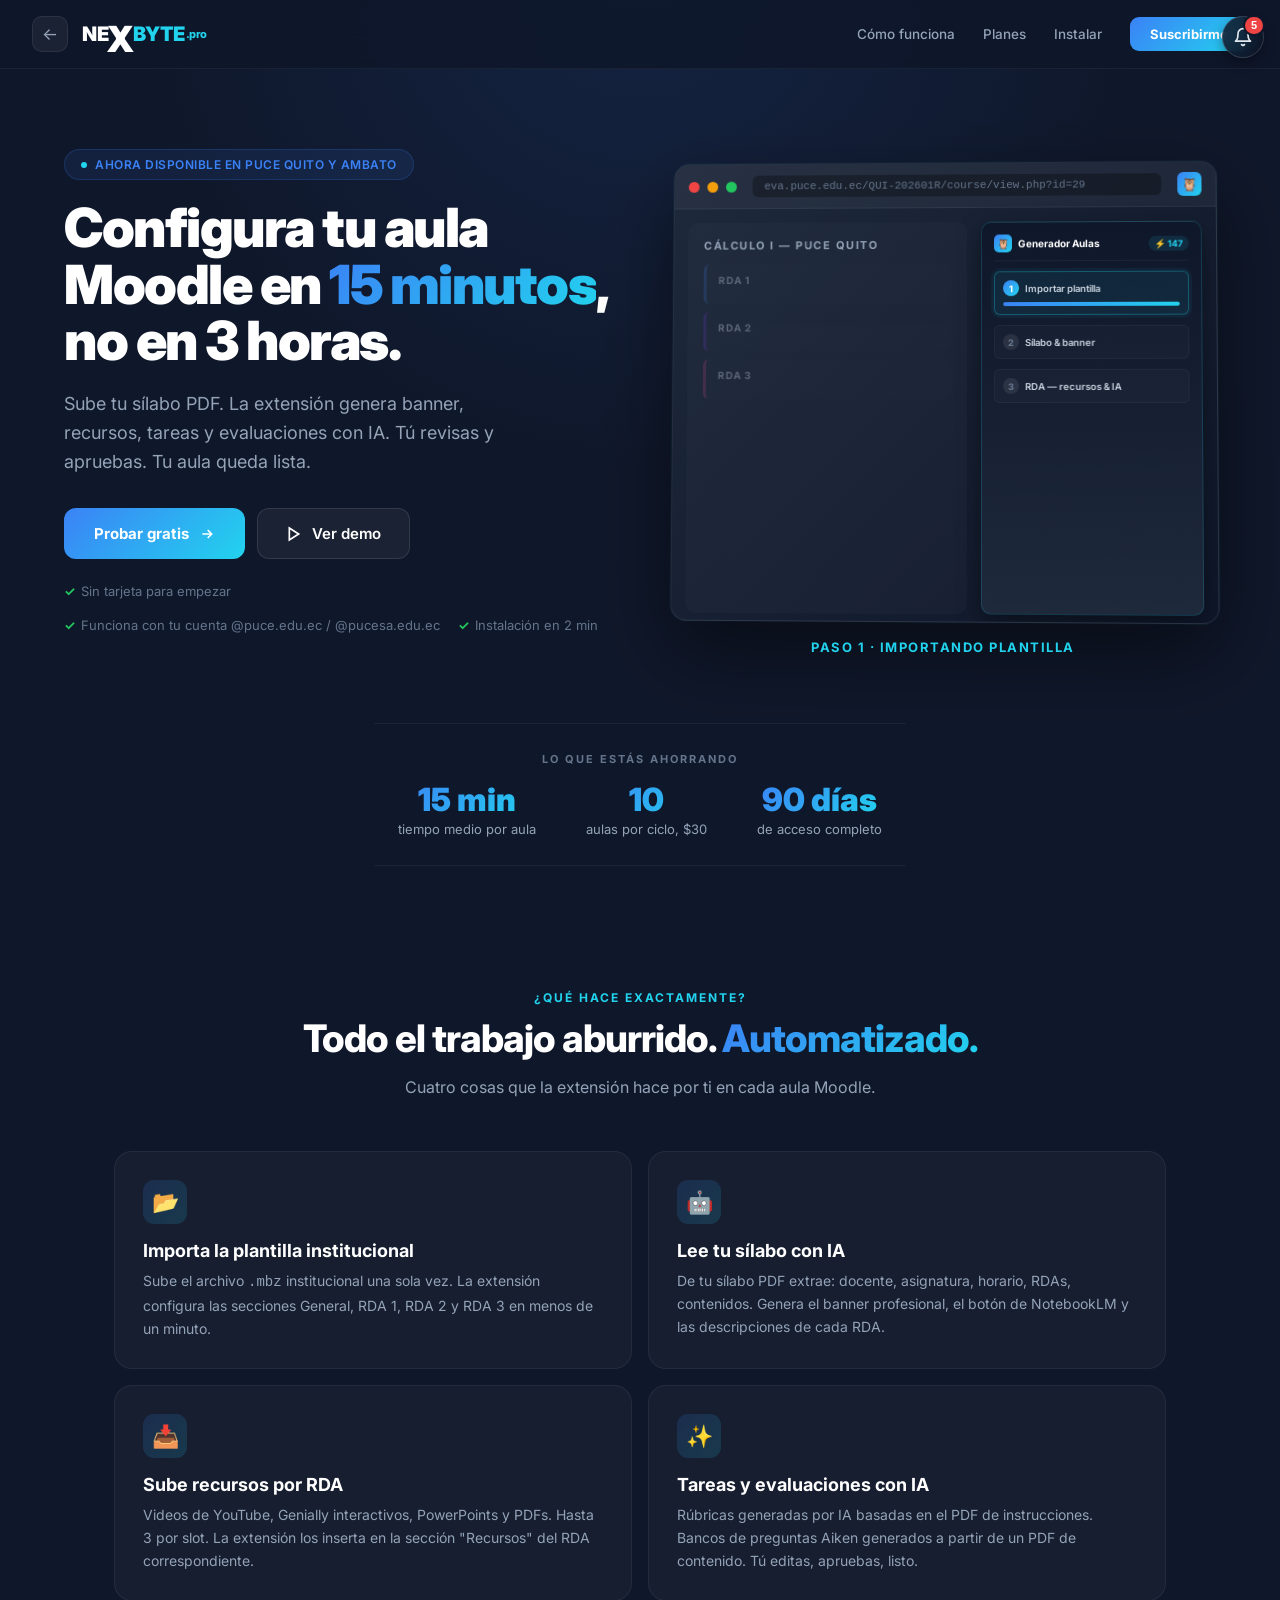
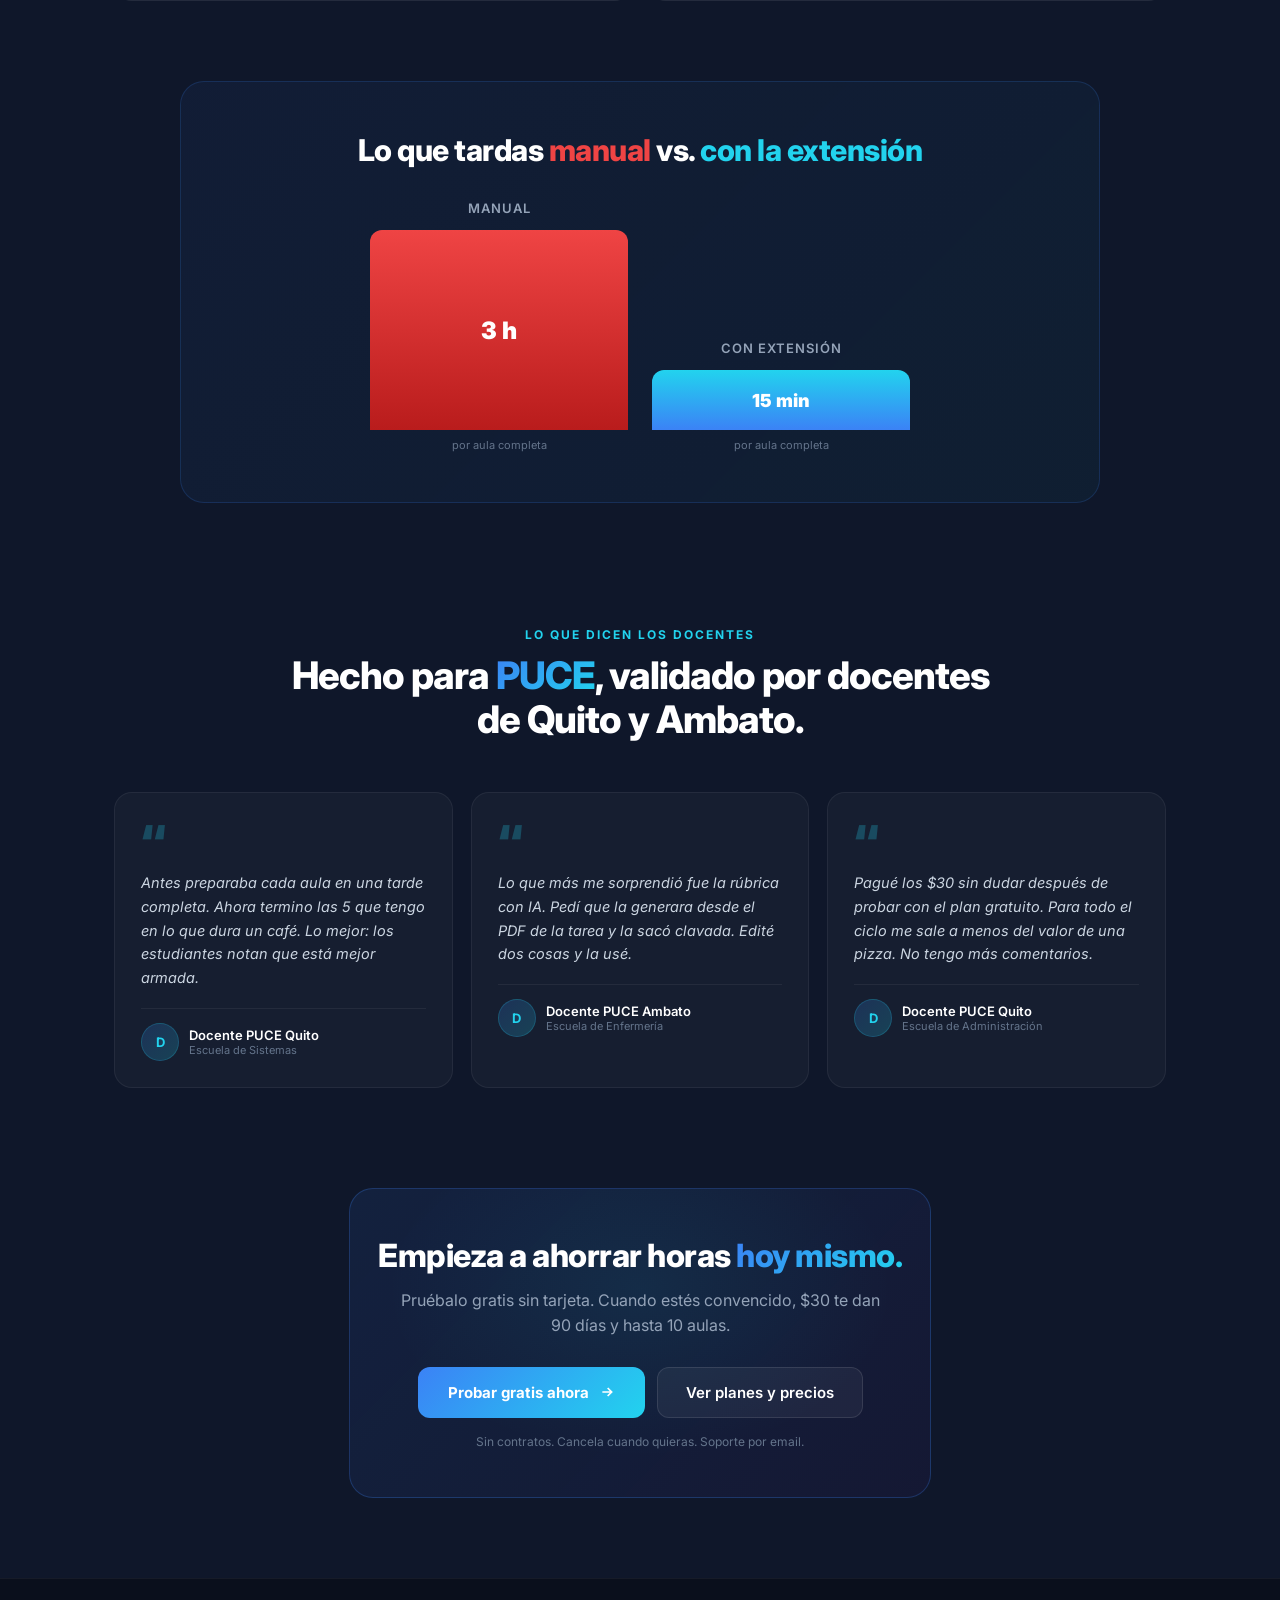
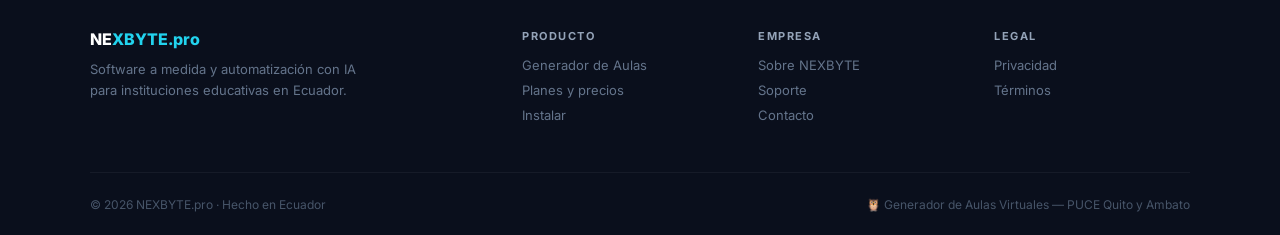
==== aulas-puce/index.html @ bf6ff64b "fix(aulas-puce): usar logo NEXBYTE oficial (X 1.8em + animacion pearl+glow) Igual al logo del index " ====
<!DOCTYPE html>
<html lang="es">
<head>
<meta charset="UTF-8">
<meta name="viewport" content="width=device-width, initial-scale=1.0">
<link rel="icon" type="image/svg+xml" href="/favicon.svg">
<title>Generador de Aulas Virtuales &mdash; PUCE Quito y Ambato | NEXBYTE.pro</title>
<meta name="description" content="Configura tu aula Moodle de PUCE Quito o Ambato en 15 minutos en lugar de 3 horas. Importa tu silabo PDF, aprueba y listo. La extensi&oacute;n Chrome para docentes de PUCE.">

<!-- Open Graph -->
<meta property="og:title" content="Generador de Aulas Virtuales — PUCE Quito y Ambato">
<meta property="og:description" content="Configura tu aula Moodle de PUCE Quito o Ambato en 15 minutos en lugar de 3 horas. Extensión Chrome con IA para docentes.">
<meta property="og:type" content="website">
<meta property="og:url" content="https://nexbyte.pro/aulas-puce/">
<meta property="og:image" content="https://nexbyte.pro/logo-extension.png">

<link rel="preconnect" href="https://fonts.googleapis.com">
<link href="https://fonts.googleapis.com/css2?family=Inter:wght@300;400;500;600;700;800;900&display=swap" rel="stylesheet">

<style>
  * { margin: 0; padding: 0; box-sizing: border-box; }
  html { scroll-behavior: smooth; }
  body {
    font-family: 'Inter', sans-serif;
    color: #E2E8F0;
    background: #0F172A;
    overflow-x: hidden;
    min-height: 100vh;
    display: flex; flex-direction: column;
  }

  /* ===== NAV ===== */
  nav {
    position: sticky; top: 0; z-index: 100;
    padding: 16px 32px;
    display: flex; justify-content: space-between; align-items: center;
    background: rgba(15, 23, 42, 0.85);
    backdrop-filter: blur(20px);
    border-bottom: 1px solid rgba(255,255,255,0.05);
  }
  .nav-left { display: flex; align-items: center; gap: 14px; }
  .back-arrow {
    display: inline-flex; align-items: center; justify-content: center;
    width: 36px; height: 36px; border-radius: 10px;
    background: rgba(255,255,255,0.05); border: 1px solid rgba(255,255,255,0.08);
    color: #94A3B8; text-decoration: none; font-size: 17px;
    transition: all 0.3s;
  }
  .back-arrow:hover { background: rgba(255,255,255,0.1); color: white; border-color: rgba(59,130,246,0.3); }
  .nav-logo { font-size: 20px; font-weight: 900; color: white; text-decoration: none; }
  .nav-links { display: flex; gap: 28px; align-items: center; }
  .nav-links a {
    color: #94A3B8; text-decoration: none; font-size: 13.5px;
    font-weight: 500; transition: color 0.2s;
  }
  .nav-links a:hover { color: white; }
  .nav-cta {
    background: linear-gradient(135deg, #3B82F6, #22D3EE);
    color: white !important; padding: 9px 20px; border-radius: 9px;
    font-weight: 700 !important; font-size: 13px !important;
  }
  .nav-cta:hover { box-shadow: 0 6px 20px rgba(59,130,246,0.35); }

  /* ===== HERO ===== */
  .hero {
    padding: 80px 24px 60px;
    max-width: 1200px; margin: 0 auto; width: 100%;
    display: grid; grid-template-columns: 1fr 1fr;
    gap: 60px; align-items: center;
    position: relative;
  }
  .hero::before {
    content: ''; position: absolute; top: -100px; left: 0; right: 0; height: 600px;
    background: radial-gradient(ellipse at top, rgba(59,130,246,0.12) 0%, transparent 60%);
    pointer-events: none; z-index: -1;
  }
  @media (max-width: 960px) {
    .hero { grid-template-columns: 1fr; gap: 40px; padding: 50px 20px 40px; text-align: center; }
  }

  .hero-text .badge {
    display: inline-flex; align-items: center; gap: 8px;
    background: rgba(59,130,246,0.1); border: 1px solid rgba(59,130,246,0.2);
    padding: 7px 16px; border-radius: 50px;
    font-size: 12px; font-weight: 600; color: #3B82F6;
    margin-bottom: 20px; letter-spacing: 0.5px;
  }
  .hero-text .badge .dot {
    width: 6px; height: 6px; background: #22D3EE; border-radius: 50%;
    animation: pulse 2s infinite;
  }
  @keyframes pulse { 0%,100% { opacity: 1; } 50% { opacity: 0.3; } }

  .hero-text h1 {
    font-size: 54px; font-weight: 900; color: white;
    line-height: 1.05; letter-spacing: -1.5px; margin-bottom: 20px;
  }
  .hero-text h1 .gradient {
    background: linear-gradient(135deg, #3B82F6, #22D3EE);
    -webkit-background-clip: text; -webkit-text-fill-color: transparent;
  }
  @media (max-width: 600px) { .hero-text h1 { font-size: 36px; } }

  .hero-text p.subtitle {
    font-size: 18px; color: #94A3B8; line-height: 1.6;
    margin-bottom: 32px; max-width: 480px;
  }
  @media (max-width: 960px) { .hero-text p.subtitle { margin-left: auto; margin-right: auto; } }

  .hero-cta-row { display: flex; gap: 12px; flex-wrap: wrap; margin-bottom: 24px; }
  @media (max-width: 960px) { .hero-cta-row { justify-content: center; } }

  .btn-primary {
    display: inline-flex; align-items: center; gap: 10px;
    background: linear-gradient(135deg, #3B82F6, #22D3EE);
    color: white; padding: 15px 30px; border-radius: 12px;
    font-size: 15px; font-weight: 700; text-decoration: none;
    transition: transform 0.2s, box-shadow 0.2s;
  }
  .btn-primary:hover { transform: translateY(-2px); box-shadow: 0 14px 35px rgba(59,130,246,0.4); }
  .btn-secondary {
    display: inline-flex; align-items: center; gap: 10px;
    background: rgba(255,255,255,0.05); border: 1px solid rgba(255,255,255,0.1);
    color: white; padding: 15px 28px; border-radius: 12px;
    font-size: 15px; font-weight: 600; text-decoration: none;
    transition: all 0.3s;
  }
  .btn-secondary:hover { background: rgba(255,255,255,0.1); border-color: rgba(34,211,238,0.3); }

  .hero-text .trust-row {
    display: flex; gap: 18px; flex-wrap: wrap;
    font-size: 13px; color: #64748B;
  }
  @media (max-width: 960px) { .hero-text .trust-row { justify-content: center; } }
  .hero-text .trust-row .item { display: flex; align-items: center; gap: 6px; }
  .hero-text .trust-row .item .check { color: #22C55E; font-weight: 700; }

  /* =========================================================== */
  /* ===== HERO ANIMATION (la estrella del show) =============== */
  /* =========================================================== */
  .hero-visual {
    position: relative;
    height: 460px;
    perspective: 1200px;
  }
  @media (max-width: 600px) { .hero-visual { height: 380px; } }

  /* Browser frame */
  .browser {
    position: absolute; inset: 0;
    background: linear-gradient(135deg, #1E293B, #0F172A);
    border: 1px solid rgba(255,255,255,0.08);
    border-radius: 16px;
    overflow: hidden;
    box-shadow: 0 30px 80px rgba(0,0,0,0.5), 0 0 0 1px rgba(34,211,238,0.05);
    transform: rotateY(-2deg) rotateX(2deg);
  }
  .browser-bar {
    padding: 10px 14px;
    background: rgba(255,255,255,0.04);
    border-bottom: 1px solid rgba(255,255,255,0.06);
    display: flex; align-items: center; gap: 8px;
  }
  .browser-dot {
    width: 11px; height: 11px; border-radius: 50%;
    background: rgba(255,255,255,0.15);
  }
  .browser-dot.red { background: #EF4444; }
  .browser-dot.yellow { background: #F59E0B; }
  .browser-dot.green { background: #22C55E; }
  .browser-url {
    flex: 1; margin: 0 8px;
    background: rgba(0,0,0,0.3);
    border-radius: 6px;
    padding: 5px 12px;
    font-size: 11px; color: #64748B;
    font-family: 'SF Mono', Menlo, monospace;
  }
  .browser-extension {
    width: 24px; height: 24px; border-radius: 6px;
    background: linear-gradient(135deg, #3B82F6, #22D3EE);
    display: flex; align-items: center; justify-content: center;
    font-size: 13px;
  }

  .browser-content {
    height: calc(100% - 38px);
    padding: 14px;
    display: grid; grid-template-columns: 1fr 220px;
    gap: 14px;
    position: relative;
  }

  /* Moodle background */
  .moodle-mock {
    background: rgba(255,255,255,0.02);
    border-radius: 10px;
    padding: 16px;
    overflow: hidden;
    position: relative;
  }
  .moodle-title {
    font-size: 11px; font-weight: 700; color: #94A3B8;
    text-transform: uppercase; letter-spacing: 1.5px;
    margin-bottom: 12px;
  }
  .moodle-section {
    background: rgba(255,255,255,0.02);
    border-radius: 6px;
    padding: 10px 12px;
    margin-bottom: 8px;
    border-left: 3px solid transparent;
    transition: border-color 0.4s, background 0.4s;
    opacity: 0.35;
  }
  .moodle-section.rda-1 { border-left-color: rgba(59,130,246,0.5); }
  .moodle-section.rda-2 { border-left-color: rgba(124,58,237,0.5); }
  .moodle-section.rda-3 { border-left-color: rgba(236,72,153,0.5); }
  .moodle-section.populated { opacity: 1; background: rgba(34,211,238,0.04); }
  .moodle-section .label {
    font-size: 10px; font-weight: 700; color: #CBD5E1;
    text-transform: uppercase; letter-spacing: 1px;
  }
  .moodle-section .items {
    margin-top: 8px;
    display: flex; flex-direction: column; gap: 4px;
    max-height: 0; overflow: hidden;
    transition: max-height 0.6s ease-out;
  }
  .moodle-section.populated .items { max-height: 100px; }
  .moodle-section .item {
    font-size: 9.5px; color: #64748B;
    padding: 3px 6px; border-radius: 3px;
    background: rgba(255,255,255,0.03);
    display: flex; align-items: center; gap: 5px;
  }
  .moodle-section .item .ico { font-size: 10px; }

  /* Popup de la extensión */
  .popup {
    background: linear-gradient(180deg, #0F172A, #1E293B);
    border: 1px solid rgba(34,211,238,0.18);
    border-radius: 10px;
    padding: 12px;
    display: flex; flex-direction: column;
    box-shadow: 0 8px 24px rgba(0,0,0,0.4);
    position: relative;
    overflow: hidden;
  }
  .popup-header {
    display: flex; align-items: center; gap: 6px;
    padding-bottom: 8px;
    border-bottom: 1px solid rgba(255,255,255,0.05);
  }
  .popup-logo {
    width: 18px; height: 18px; border-radius: 5px;
    background: linear-gradient(135deg, #3B82F6, #22D3EE);
    display: flex; align-items: center; justify-content: center;
    font-size: 10px;
  }
  .popup-title { font-size: 10px; font-weight: 700; color: white; flex: 1; }
  .popup-credits {
    font-size: 9px; color: #22D3EE; font-weight: 700;
    background: rgba(34,211,238,0.1);
    padding: 2px 6px; border-radius: 999px;
  }

  /* Steps inside popup */
  .popup-step {
    margin-top: 10px;
    padding: 8px;
    background: rgba(255,255,255,0.02);
    border-radius: 6px;
    border: 1px solid rgba(255,255,255,0.04);
    transition: all 0.4s;
  }
  .popup-step.active {
    background: rgba(34,211,238,0.08);
    border-color: rgba(34,211,238,0.3);
    box-shadow: 0 0 0 3px rgba(34,211,238,0.05);
  }
  .popup-step.done {
    background: rgba(34,197,94,0.06);
    border-color: rgba(34,197,94,0.25);
  }
  .popup-step-row {
    display: flex; align-items: center; gap: 6px;
    font-size: 9.5px; color: #CBD5E1; font-weight: 600;
  }
  .popup-step-num {
    width: 16px; height: 16px; border-radius: 50%;
    background: rgba(255,255,255,0.08); color: #64748B;
    display: inline-flex; align-items: center; justify-content: center;
    font-size: 9px; font-weight: 800;
    transition: all 0.4s;
  }
  .popup-step.active .popup-step-num {
    background: linear-gradient(135deg, #3B82F6, #22D3EE);
    color: white;
  }
  .popup-step.done .popup-step-num {
    background: #22C55E; color: white;
  }
  .popup-step .label { flex: 1; }
  .popup-step .progress-bar {
    margin-top: 6px;
    height: 4px; border-radius: 999px;
    background: rgba(255,255,255,0.06);
    overflow: hidden;
    display: none;
  }
  .popup-step.active .progress-bar { display: block; }
  .popup-step .progress-fill {
    height: 100%; border-radius: 999px;
    background: linear-gradient(90deg, #3B82F6, #22D3EE);
    width: 0%;
    transition: width 1.4s ease-out;
  }
  .popup-step.active.filling .progress-fill { width: 100%; }

  /* PDF floating in */
  .pdf-card {
    position: absolute;
    top: 38%; right: 12px;
    width: 90px; height: 110px;
    background: linear-gradient(135deg, #DC2626, #991B1B);
    border-radius: 8px;
    box-shadow: 0 14px 32px rgba(220,38,38,0.4);
    display: flex; flex-direction: column;
    align-items: center; justify-content: center;
    color: white;
    transform: translateY(0) rotate(-6deg);
    opacity: 0;
    transition: all 0.6s cubic-bezier(0.34, 1.56, 0.64, 1);
    z-index: 10;
  }
  .pdf-card .pdf-ico { font-size: 24px; margin-bottom: 4px; }
  .pdf-card .pdf-name { font-size: 9px; font-weight: 700; opacity: 0.9; }
  .pdf-card.show { opacity: 1; transform: translateY(-12px) rotate(-3deg); }

  /* Sparks */
  .spark {
    position: absolute;
    width: 6px; height: 6px;
    background: #22D3EE; border-radius: 50%;
    opacity: 0;
    pointer-events: none;
    box-shadow: 0 0 8px #22D3EE, 0 0 16px #22D3EE;
  }
  .spark.s1 { top: 28%; right: 38%; }
  .spark.s2 { top: 48%; right: 32%; }
  .spark.s3 { top: 38%; right: 45%; }
  .spark.s4 { top: 56%; right: 50%; }
  .browser.processing .spark {
    animation: sparkle 1.2s ease-out forwards;
  }
  .browser.processing .spark.s2 { animation-delay: 0.2s; }
  .browser.processing .spark.s3 { animation-delay: 0.4s; }
  .browser.processing .spark.s4 { animation-delay: 0.6s; }
  @keyframes sparkle {
    0% { opacity: 0; transform: scale(0); }
    50% { opacity: 1; transform: scale(1.4); }
    100% { opacity: 0; transform: scale(0) translateY(-30px); }
  }

  /* Done check overlay */
  .done-check {
    position: absolute;
    inset: 0;
    background: radial-gradient(circle at 50% 50%, rgba(34,197,94,0.18), transparent 60%);
    opacity: 0;
    pointer-events: none;
    display: flex; align-items: center; justify-content: center;
    transition: opacity 0.6s;
  }
  .done-check .checkmark {
    width: 80px; height: 80px;
    border-radius: 50%;
    background: linear-gradient(135deg, #22C55E, #10B981);
    color: white;
    font-size: 44px; font-weight: 900;
    display: flex; align-items: center; justify-content: center;
    box-shadow: 0 20px 50px rgba(34,197,94,0.5);
    transform: scale(0);
    transition: transform 0.5s cubic-bezier(0.34, 1.56, 0.64, 1);
  }
  .done-check.show { opacity: 1; }
  .done-check.show .checkmark { transform: scale(1); }

  .step-label {
    position: absolute;
    bottom: -34px; left: 50%;
    transform: translateX(-50%);
    font-size: 13px; color: #22D3EE;
    font-weight: 700;
    letter-spacing: 1.5px; text-transform: uppercase;
    white-space: nowrap;
    opacity: 0;
    transition: opacity 0.3s;
  }
  .step-label.show { opacity: 1; }

  /* ===== SOCIAL PROOF strip ===== */
  .social-proof {
    max-width: 1100px; margin: 30px auto 60px;
    padding: 28px 24px;
    text-align: center;
    border-top: 1px solid rgba(255,255,255,0.05);
    border-bottom: 1px solid rgba(255,255,255,0.05);
  }
  .social-proof .lbl {
    font-size: 11px; font-weight: 700; color: #64748B;
    letter-spacing: 2px; text-transform: uppercase; margin-bottom: 14px;
  }
  .social-proof .stats {
    display: flex; justify-content: center; gap: 50px; flex-wrap: wrap;
  }
  .social-proof .stat .num {
    font-size: 32px; font-weight: 900; color: white;
    background: linear-gradient(135deg, #3B82F6, #22D3EE);
    -webkit-background-clip: text; -webkit-text-fill-color: transparent;
  }
  .social-proof .stat .sub { font-size: 13px; color: #94A3B8; margin-top: 2px; }

  /* ===== FEATURES section ===== */
  .features {
    max-width: 1100px; margin: 0 auto;
    padding: 60px 24px;
  }
  .section-head { text-align: center; margin-bottom: 50px; }
  .section-head .eyebrow {
    display: inline-block;
    font-size: 12px; font-weight: 700; color: #22D3EE;
    letter-spacing: 2px; text-transform: uppercase; margin-bottom: 12px;
  }
  .section-head h2 {
    font-size: 38px; font-weight: 800; color: white;
    letter-spacing: -1px; line-height: 1.15;
    max-width: 720px; margin: 0 auto;
  }
  .section-head h2 .gradient {
    background: linear-gradient(135deg, #3B82F6, #22D3EE);
    -webkit-background-clip: text; -webkit-text-fill-color: transparent;
  }
  .section-head p {
    font-size: 16px; color: #94A3B8;
    max-width: 600px; margin: 14px auto 0;
    line-height: 1.6;
  }
  @media (max-width: 600px) { .section-head h2 { font-size: 28px; } }

  .features-grid {
    display: grid; grid-template-columns: repeat(2, 1fr);
    gap: 16px;
  }
  @media (max-width: 720px) { .features-grid { grid-template-columns: 1fr; } }

  .feature-card {
    background: rgba(255,255,255,0.03);
    border: 1px solid rgba(255,255,255,0.06);
    border-radius: 18px;
    padding: 28px;
    transition: all 0.3s;
    position: relative;
    overflow: hidden;
  }
  .feature-card:hover {
    border-color: rgba(34,211,238,0.3);
    transform: translateY(-3px);
  }
  .feature-card::after {
    content: ''; position: absolute; top: 0; left: 0; right: 0; height: 2px;
    background: linear-gradient(90deg, transparent, #3B82F6, #22D3EE, transparent);
    opacity: 0; transition: opacity 0.3s;
  }
  .feature-card:hover::after { opacity: 1; }
  .feature-icon {
    width: 44px; height: 44px; border-radius: 11px;
    background: linear-gradient(135deg, rgba(59,130,246,0.15), rgba(34,211,238,0.15));
    display: flex; align-items: center; justify-content: center;
    font-size: 22px; margin-bottom: 16px;
  }
  .feature-card h3 { font-size: 18px; font-weight: 700; color: white; margin-bottom: 8px; }
  .feature-card p { font-size: 14px; color: #94A3B8; line-height: 1.65; }

  /* ===== TIME COMPARISON ===== */
  .time-comparison {
    max-width: 920px; margin: 80px auto 0;
    padding: 50px 28px;
    background: linear-gradient(135deg, rgba(59,130,246,0.06), rgba(34,211,238,0.04));
    border: 1px solid rgba(59,130,246,0.18);
    border-radius: 24px;
    text-align: center;
  }
  .time-comparison h2 {
    font-size: 30px; font-weight: 800; color: white;
    margin-bottom: 32px; letter-spacing: -0.5px;
  }
  @media (max-width: 600px) { .time-comparison h2 { font-size: 22px; } }

  .time-bars {
    display: grid; grid-template-columns: 1fr 1fr;
    gap: 24px; align-items: end;
    max-width: 540px; margin: 0 auto;
  }
  .time-bar { text-align: center; }
  .time-bar .label {
    font-size: 13px; font-weight: 600; color: #94A3B8;
    margin-bottom: 14px; text-transform: uppercase; letter-spacing: 1px;
  }
  .time-bar .bar {
    width: 100%; border-radius: 12px 12px 0 0;
    display: flex; align-items: center; justify-content: center;
    color: white; font-weight: 900;
    transition: height 1s ease-out;
  }
  .time-bar.manual .bar {
    height: 200px;
    background: linear-gradient(180deg, #EF4444, #B91C1C);
    font-size: 24px;
  }
  .time-bar.ai .bar {
    height: 60px;
    background: linear-gradient(180deg, #22D3EE, #3B82F6);
    font-size: 18px;
  }
  .time-bar .sub { font-size: 11px; color: #64748B; margin-top: 8px; }

  /* ===== TESTIMONIALS ===== */
  .testimonials {
    max-width: 1100px; margin: 0 auto;
    padding: 60px 24px 40px;
  }
  .testimonials-grid {
    display: grid; grid-template-columns: repeat(3, 1fr);
    gap: 18px;
  }
  @media (max-width: 900px) { .testimonials-grid { grid-template-columns: 1fr; } }

  .testimonial-card {
    background: rgba(255,255,255,0.03);
    border: 1px solid rgba(255,255,255,0.06);
    border-radius: 18px;
    padding: 26px;
    position: relative;
  }
  .testimonial-card .quote-mark {
    font-size: 48px; line-height: 1;
    color: rgba(34,211,238,0.25); font-weight: 900;
    margin-bottom: 4px;
  }
  .testimonial-card p {
    font-size: 14.5px; color: #CBD5E1;
    line-height: 1.65; margin-bottom: 18px;
    font-style: italic;
  }
  .testimonial-card .author {
    display: flex; align-items: center; gap: 10px;
    padding-top: 14px;
    border-top: 1px solid rgba(255,255,255,0.06);
  }
  .testimonial-card .avatar-placeholder {
    width: 38px; height: 38px; border-radius: 50%;
    background: linear-gradient(135deg, rgba(59,130,246,0.2), rgba(34,211,238,0.2));
    border: 1px solid rgba(34,211,238,0.2);
    display: flex; align-items: center; justify-content: center;
    color: #22D3EE; font-weight: 700; font-size: 13px;
  }
  .testimonial-card .author .name {
    font-size: 13px; color: white; font-weight: 600;
  }
  .testimonial-card .author .role {
    font-size: 11px; color: #64748B;
  }

  /* ===== CTA FINAL ===== */
  .final-cta {
    max-width: 800px; margin: 60px auto 80px;
    padding: 48px 28px;
    background: linear-gradient(135deg, rgba(59,130,246,0.1), rgba(124,58,237,0.05));
    border: 1px solid rgba(59,130,246,0.25);
    border-radius: 24px;
    text-align: center;
    position: relative;
    overflow: hidden;
  }
  .final-cta::before {
    content: ''; position: absolute;
    top: -100px; left: 50%; transform: translateX(-50%);
    width: 600px; height: 400px;
    background: radial-gradient(ellipse, rgba(34,211,238,0.08), transparent 60%);
    pointer-events: none;
  }
  .final-cta h2 {
    font-size: 32px; font-weight: 800; color: white;
    line-height: 1.2; margin-bottom: 12px; letter-spacing: -0.5px;
    position: relative;
  }
  @media (max-width: 600px) { .final-cta h2 { font-size: 24px; } }
  .final-cta p {
    font-size: 16px; color: #94A3B8;
    margin-bottom: 28px; max-width: 480px; margin-left: auto; margin-right: auto;
    line-height: 1.6;
    position: relative;
  }
  .final-cta .ctas { position: relative; display: inline-flex; gap: 12px; flex-wrap: wrap; justify-content: center; }
  .final-cta .small-print {
    margin-top: 16px; font-size: 12px; color: #64748B;
    position: relative;
  }

  /* ===== FOOTER ===== */
  footer {
    background: #0a0f1c;
    padding: 50px 24px 24px;
    border-top: 1px solid rgba(255,255,255,0.05);
  }
  .footer-grid {
    max-width: 1100px; margin: 0 auto;
    display: grid; grid-template-columns: 2fr 1fr 1fr 1fr;
    gap: 40px;
    margin-bottom: 40px;
  }
  @media (max-width: 720px) { .footer-grid { grid-template-columns: 1fr 1fr; gap: 28px; } }
  .footer-brand h4 {
    font-size: 16px; font-weight: 800; color: white;
    margin-bottom: 10px;
  }
  .footer-brand p {
    font-size: 13px; color: #64748B; line-height: 1.6;
    max-width: 280px;
  }
  .footer-col h5 {
    font-size: 11px; font-weight: 700; color: #94A3B8;
    letter-spacing: 1.5px; text-transform: uppercase;
    margin-bottom: 14px;
  }
  .footer-col a {
    display: block;
    color: #64748B; text-decoration: none; font-size: 13px;
    margin-bottom: 9px; transition: color 0.2s;
  }
  .footer-col a:hover { color: #22D3EE; }
  .footer-bottom {
    max-width: 1100px; margin: 0 auto;
    padding-top: 24px;
    border-top: 1px solid rgba(255,255,255,0.05);
    display: flex; justify-content: space-between; align-items: center;
    flex-wrap: wrap; gap: 10px;
    font-size: 12px; color: #475569;
  }

  /* ===== Logo v4 NEXBYTE.pro — X palpitante (oficial) ===== */
  @keyframes nbPearlHtml { 0%,100% {color:#FFFFFF;} 20% {color:#E0F7FA;} 40% {color:#FFFFFF;} 60% {color:#F3E8FF;} 80% {color:#FFF5E1;} }
  @keyframes nbGlowHtml  { 0%,100% {text-shadow:0 0 2px rgba(255,255,255,0.3);} 50% {text-shadow:0 0 10px rgba(255,255,255,0.7),0 0 20px rgba(224,247,250,0.35);} }
  .nx-brand { display: inline-flex; align-items: center; line-height: 1; letter-spacing: -0.5px; }
  .nx-brand .nx-x    { color: #FFFFFF; font-size: 1.8em; line-height: 1; margin: 0 -1px; display: inline-block; transform: translateY(0.15em); animation: nbPearlHtml 4s ease-in-out infinite, nbGlowHtml 4s ease-in-out infinite; }
  .nx-brand .nx-byte { color: #22D3EE; }
  .nx-brand .nx-pro  { color: #22D3EE; font-size: 0.55em; font-weight: 800; margin-left: 1px; }

  /* Mobile nav */
  @media (max-width: 760px) {
    nav { padding: 14px 18px; }
    .nav-links { display: none; }
    .nav-links .nav-cta { display: inline-flex; }
    .nav-links { display: flex; gap: 12px; }
    .nav-links a:not(.nav-cta) { display: none; }
  }
</style>
</head>
<body>

<!-- NAV -->
<nav>
  <div class="nav-left">
    <a href="/" class="back-arrow" title="Volver al inicio NEXBYTE">&larr;</a>
    <a href="/" class="nav-logo nx-brand">NE<span class="nx-x">X</span><span class="nx-byte">BYTE</span><span class="nx-pro">.pro</span></a>
  </div>
  <div class="nav-links">
    <a href="#como-funciona">C&oacute;mo funciona</a>
    <a href="https://puce.nexbyte.pro/planes">Planes</a>
    <a href="/instalar-puce/">Instalar</a>
    <a href="https://puce.nexbyte.pro/planes" class="nav-cta">Suscribirme</a>
  </div>
</nav>

<!-- ============================================ -->
<!-- HERO con animación CSS+JS                    -->
<!-- ============================================ -->
<section class="hero">
  <div class="hero-text">
    <div class="badge"><span class="dot"></span> AHORA DISPONIBLE EN PUCE QUITO Y AMBATO</div>
    <h1>Configura tu aula Moodle en <span class="gradient">15 minutos</span>, no en 3 horas.</h1>
    <p class="subtitle">
      Sube tu s&iacute;labo PDF. La extensi&oacute;n genera banner, recursos, tareas y evaluaciones con IA.
      T&uacute; revisas y apruebas. Tu aula queda lista.
    </p>
    <div class="hero-cta-row">
      <a href="/instalar-puce/" class="btn-primary">
        Probar gratis
        <svg width="16" height="16" viewBox="0 0 24 24" fill="none" stroke="currentColor" stroke-width="2.5"><path d="M5 12h14M13 6l6 6-6 6"/></svg>
      </a>
      <a href="#como-funciona" class="btn-secondary">
        <svg width="16" height="16" viewBox="0 0 24 24" fill="none" stroke="currentColor" stroke-width="2.5"><polygon points="5 3 19 12 5 21 5 3"/></svg>
        Ver demo
      </a>
    </div>
    <div class="trust-row">
      <span class="item"><span class="check">&#10003;</span> Sin tarjeta para empezar</span>
      <span class="item"><span class="check">&#10003;</span> Funciona con tu cuenta @puce.edu.ec / @pucesa.edu.ec</span>
      <span class="item"><span class="check">&#10003;</span> Instalaci&oacute;n en 2 min</span>
    </div>
  </div>

  <!-- ANIMACIÓN -->
  <div class="hero-visual" id="hero-anim">
    <div class="browser" id="browser">
      <div class="browser-bar">
        <span class="browser-dot red"></span>
        <span class="browser-dot yellow"></span>
        <span class="browser-dot green"></span>
        <span class="browser-url">eva.puce.edu.ec/QUI-202601R/course/view.php?id=29</span>
        <span class="browser-extension">&#129417;</span>
      </div>

      <div class="browser-content">
        <!-- Moodle simulado -->
        <div class="moodle-mock">
          <div class="moodle-title">C&aacute;lculo I &mdash; PUCE Quito</div>

          <div class="moodle-section rda-1" id="mdl-1">
            <div class="label">RDA 1</div>
            <div class="items">
              <div class="item"><span class="ico">&#127909;</span> Video YouTube</div>
              <div class="item"><span class="ico">&#128194;</span> PPT &mdash; Tema 1.1</div>
              <div class="item"><span class="ico">&#128209;</span> Tarea con r&uacute;brica IA</div>
            </div>
          </div>

          <div class="moodle-section rda-2" id="mdl-2">
            <div class="label">RDA 2</div>
            <div class="items">
              <div class="item"><span class="ico">&#127909;</span> Video YouTube</div>
              <div class="item"><span class="ico">&#128194;</span> PPT &mdash; Tema 2.1</div>
              <div class="item"><span class="ico">&#128221;</span> Evaluaci&oacute;n IA</div>
            </div>
          </div>

          <div class="moodle-section rda-3" id="mdl-3">
            <div class="label">RDA 3</div>
            <div class="items">
              <div class="item"><span class="ico">&#128218;</span> Genially</div>
              <div class="item"><span class="ico">&#128194;</span> PPT &mdash; Tema 3.1</div>
              <div class="item"><span class="ico">&#128172;</span> Foro de discusi&oacute;n</div>
            </div>
          </div>

          <!-- Sparks -->
          <span class="spark s1"></span>
          <span class="spark s2"></span>
          <span class="spark s3"></span>
          <span class="spark s4"></span>
        </div>

        <!-- PDF flotando -->
        <div class="pdf-card" id="pdf">
          <div class="pdf-ico">&#128196;</div>
          <div class="pdf-name">silabo.pdf</div>
        </div>

        <!-- Popup -->
        <div class="popup">
          <div class="popup-header">
            <span class="popup-logo">&#129417;</span>
            <span class="popup-title">Generador Aulas</span>
            <span class="popup-credits">&#9889; 147</span>
          </div>

          <div class="popup-step" id="step-1">
            <div class="popup-step-row">
              <span class="popup-step-num">1</span>
              <span class="label">Importar plantilla</span>
            </div>
            <div class="progress-bar"><div class="progress-fill"></div></div>
          </div>

          <div class="popup-step" id="step-2">
            <div class="popup-step-row">
              <span class="popup-step-num">2</span>
              <span class="label">S&iacute;labo &amp; banner</span>
            </div>
            <div class="progress-bar"><div class="progress-fill"></div></div>
          </div>

          <div class="popup-step" id="step-3">
            <div class="popup-step-row">
              <span class="popup-step-num">3</span>
              <span class="label">RDA &mdash; recursos &amp; IA</span>
            </div>
            <div class="progress-bar"><div class="progress-fill"></div></div>
          </div>
        </div>

        <!-- Done overlay -->
        <div class="done-check" id="done">
          <div class="checkmark">&#10003;</div>
        </div>
      </div>
    </div>

    <div class="step-label" id="lbl">PASO 1 &middot; IMPORTANDO PLANTILLA</div>
  </div>
</section>

<!-- SOCIAL PROOF -->
<section class="social-proof">
  <div class="lbl">Lo que est&aacute;s ahorrando</div>
  <div class="stats">
    <div class="stat">
      <div class="num">15 min</div>
      <div class="sub">tiempo medio por aula</div>
    </div>
    <div class="stat">
      <div class="num">10</div>
      <div class="sub">aulas por ciclo, $30</div>
    </div>
    <div class="stat">
      <div class="num">90 d&iacute;as</div>
      <div class="sub">de acceso completo</div>
    </div>
  </div>
</section>

<!-- ============================================ -->
<!-- FEATURES                                     -->
<!-- ============================================ -->
<section class="features" id="como-funciona">
  <div class="section-head">
    <div class="eyebrow">&iquest;Qu&eacute; hace exactamente?</div>
    <h2>Todo el trabajo aburrido. <span class="gradient">Automatizado.</span></h2>
    <p>Cuatro cosas que la extensi&oacute;n hace por ti en cada aula Moodle.</p>
  </div>

  <div class="features-grid">

    <div class="feature-card">
      <div class="feature-icon">&#128194;</div>
      <h3>Importa la plantilla institucional</h3>
      <p>Sube el archivo <code>.mbz</code> institucional una sola vez. La extensi&oacute;n configura las secciones General, RDA 1, RDA 2 y RDA 3 en menos de un minuto.</p>
    </div>

    <div class="feature-card">
      <div class="feature-icon">&#129302;</div>
      <h3>Lee tu s&iacute;labo con IA</h3>
      <p>De tu s&iacute;labo PDF extrae: docente, asignatura, horario, RDAs, contenidos. Genera el banner profesional, el bot&oacute;n de NotebookLM y las descripciones de cada RDA.</p>
    </div>

    <div class="feature-card">
      <div class="feature-icon">&#128229;</div>
      <h3>Sube recursos por RDA</h3>
      <p>Videos de YouTube, Genially interactivos, PowerPoints y PDFs. Hasta 3 por slot. La extensi&oacute;n los inserta en la secci&oacute;n &quot;Recursos&quot; del RDA correspondiente.</p>
    </div>

    <div class="feature-card">
      <div class="feature-icon">&#10024;</div>
      <h3>Tareas y evaluaciones con IA</h3>
      <p>R&uacute;bricas generadas por IA basadas en el PDF de instrucciones. Bancos de preguntas Aiken generados a partir de un PDF de contenido. T&uacute; editas, apruebas, listo.</p>
    </div>

  </div>

  <!-- Tiempo comparison -->
  <div class="time-comparison">
    <h2>Lo que tardas <span style="color:#EF4444">manual</span> vs. <span style="color:#22D3EE">con la extensi&oacute;n</span></h2>
    <div class="time-bars">
      <div class="time-bar manual">
        <div class="label">Manual</div>
        <div class="bar">3 h</div>
        <div class="sub">por aula completa</div>
      </div>
      <div class="time-bar ai">
        <div class="label">Con extensi&oacute;n</div>
        <div class="bar">15 min</div>
        <div class="sub">por aula completa</div>
      </div>
    </div>
  </div>
</section>

<!-- ============================================ -->
<!-- TESTIMONIALS                                 -->
<!-- ============================================ -->
<section class="testimonials">
  <div class="section-head">
    <div class="eyebrow">Lo que dicen los docentes</div>
    <h2>Hecho para <span class="gradient">PUCE</span>, validado por docentes de Quito y Ambato.</h2>
  </div>

  <div class="testimonials-grid">

    <div class="testimonial-card">
      <div class="quote-mark">&ldquo;</div>
      <p>Antes preparaba cada aula en una tarde completa. Ahora termino las 5 que tengo en lo que dura un caf&eacute;. Lo mejor: los estudiantes notan que est&aacute; mejor armada.</p>
      <div class="author">
        <div class="avatar-placeholder">D</div>
        <div>
          <div class="name">Docente PUCE Quito</div>
          <div class="role">Escuela de Sistemas</div>
        </div>
      </div>
    </div>

    <div class="testimonial-card">
      <div class="quote-mark">&ldquo;</div>
      <p>Lo que m&aacute;s me sorprendi&oacute; fue la r&uacute;brica con IA. Ped&iacute; que la generara desde el PDF de la tarea y la sac&oacute; clavada. Edit&eacute; dos cosas y la us&eacute;.</p>
      <div class="author">
        <div class="avatar-placeholder">D</div>
        <div>
          <div class="name">Docente PUCE Ambato</div>
          <div class="role">Escuela de Enfermer&iacute;a</div>
        </div>
      </div>
    </div>

    <div class="testimonial-card">
      <div class="quote-mark">&ldquo;</div>
      <p>Pagu&eacute; los $30 sin dudar despu&eacute;s de probar con el plan gratuito. Para todo el ciclo me sale a menos del valor de una pizza. No tengo m&aacute;s comentarios.</p>
      <div class="author">
        <div class="avatar-placeholder">D</div>
        <div>
          <div class="name">Docente PUCE Quito</div>
          <div class="role">Escuela de Administraci&oacute;n</div>
        </div>
      </div>
    </div>

  </div>
</section>

<!-- ============================================ -->
<!-- FINAL CTA                                    -->
<!-- ============================================ -->
<section class="final-cta">
  <h2>Empieza a ahorrar horas <span style="background:linear-gradient(135deg,#3B82F6,#22D3EE);-webkit-background-clip:text;-webkit-text-fill-color:transparent;">hoy mismo.</span></h2>
  <p>Pru&eacute;balo gratis sin tarjeta. Cuando est&eacute;s convencido, $30 te dan 90 d&iacute;as y hasta 10 aulas.</p>
  <div class="ctas">
    <a href="/instalar-puce/" class="btn-primary">
      Probar gratis ahora
      <svg width="16" height="16" viewBox="0 0 24 24" fill="none" stroke="currentColor" stroke-width="2.5"><path d="M5 12h14M13 6l6 6-6 6"/></svg>
    </a>
    <a href="https://puce.nexbyte.pro/planes" class="btn-secondary">Ver planes y precios</a>
  </div>
  <div class="small-print">Sin contratos. Cancela cuando quieras. Soporte por email.</div>
</section>

<!-- ============================================ -->
<!-- FOOTER                                       -->
<!-- ============================================ -->
<footer>
  <div class="footer-grid">

    <div class="footer-brand">
      <h4>NE<span style="color:#22D3EE">XBYTE.pro</span></h4>
      <p>Software a medida y automatizaci&oacute;n con IA para instituciones educativas en Ecuador.</p>
    </div>

    <div class="footer-col">
      <h5>Producto</h5>
      <a href="/aulas-puce/">Generador de Aulas</a>
      <a href="https://puce.nexbyte.pro/planes">Planes y precios</a>
      <a href="/instalar-puce/">Instalar</a>
    </div>

    <div class="footer-col">
      <h5>Empresa</h5>
      <a href="/">Sobre NEXBYTE</a>
      <a href="mailto:soporte@nexbyte.pro">Soporte</a>
      <a href="mailto:vargasmadrian@gmail.com">Contacto</a>
    </div>

    <div class="footer-col">
      <h5>Legal</h5>
      <a href="/privacidad-puce/">Privacidad</a>
      <a href="/terminos/">T&eacute;rminos</a>
    </div>

  </div>

  <div class="footer-bottom">
    <div>&copy; 2026 NEXBYTE.pro &middot; Hecho en Ecuador</div>
    <div>&#129417; Generador de Aulas Virtuales &mdash; PUCE Quito y Ambato</div>
  </div>
</footer>

<!-- ============================================ -->
<!-- ANIMACIÓN del hero — JS                      -->
<!-- ============================================ -->
<script>
(function() {
  var browser = document.getElementById('browser');
  var pdf = document.getElementById('pdf');
  var step1 = document.getElementById('step-1');
  var step2 = document.getElementById('step-2');
  var step3 = document.getElementById('step-3');
  var mdl1 = document.getElementById('mdl-1');
  var mdl2 = document.getElementById('mdl-2');
  var mdl3 = document.getElementById('mdl-3');
  var done = document.getElementById('done');
  var lbl = document.getElementById('lbl');

  var steps = [step1, step2, step3];

  function reset() {
    steps.forEach(function(s) { s.classList.remove('active', 'done', 'filling'); });
    [mdl1, mdl2, mdl3].forEach(function(m) { m.classList.remove('populated'); });
    pdf.classList.remove('show');
    browser.classList.remove('processing');
    done.classList.remove('show');
    lbl.classList.remove('show');
  }

  function setLabel(text) {
    lbl.textContent = text;
    lbl.classList.add('show');
  }

  // Step 1: importar plantilla (1.6s)
  function step1Act() {
    setLabel('PASO 1 · IMPORTANDO PLANTILLA');
    step1.classList.add('active');
    setTimeout(function() { step1.classList.add('filling'); }, 60);
    setTimeout(function() {
      step1.classList.add('done');
      step1.classList.remove('active', 'filling');
      step2Act();
    }, 1800);
  }

  // Step 2: subir PDF + procesar sílabo (2.4s)
  function step2Act() {
    setLabel('PASO 2 · LEYENDO SÍLABO PDF');
    step2.classList.add('active');
    pdf.classList.add('show');
    browser.classList.add('processing');
    setTimeout(function() { step2.classList.add('filling'); }, 60);
    setTimeout(function() {
      step2.classList.add('done');
      step2.classList.remove('active', 'filling');
      browser.classList.remove('processing');
      // Empieza a "poblar" RDAs
      mdl1.classList.add('populated');
      step3Act();
    }, 2400);
  }

  // Step 3: poblar RDAs uno por uno (2.4s)
  function step3Act() {
    setLabel('PASO 3 · GENERANDO RECURSOS + IA');
    step3.classList.add('active');
    setTimeout(function() { step3.classList.add('filling'); }, 60);
    setTimeout(function() { mdl2.classList.add('populated'); }, 600);
    setTimeout(function() { mdl3.classList.add('populated'); }, 1300);
    setTimeout(function() {
      step3.classList.add('done');
      step3.classList.remove('active', 'filling');
      finalAct();
    }, 2400);
  }

  // Done: checkmark + label "AULA LISTA"
  function finalAct() {
    setLabel('✓ AULA LISTA EN MOODLE');
    done.classList.add('show');
    pdf.classList.remove('show');
    setTimeout(function() {
      done.classList.remove('show');
      setTimeout(function() {
        reset();
        startLoop();
      }, 600);
    }, 2200);
  }

  function startLoop() {
    setTimeout(step1Act, 400);
  }

  // Respetar prefers-reduced-motion
  var prefersReduced = window.matchMedia && window.matchMedia('(prefers-reduced-motion: reduce)').matches;
  if (prefersReduced) {
    // Estado final estático
    [step1, step2, step3].forEach(function(s) { s.classList.add('done'); });
    [mdl1, mdl2, mdl3].forEach(function(m) { m.classList.add('populated'); });
    setLabel('AULA LISTA EN MOODLE');
  } else {
    startLoop();
  }
})();
</script>
<script defer src="/notifications.js"></script>
</body>
</html>
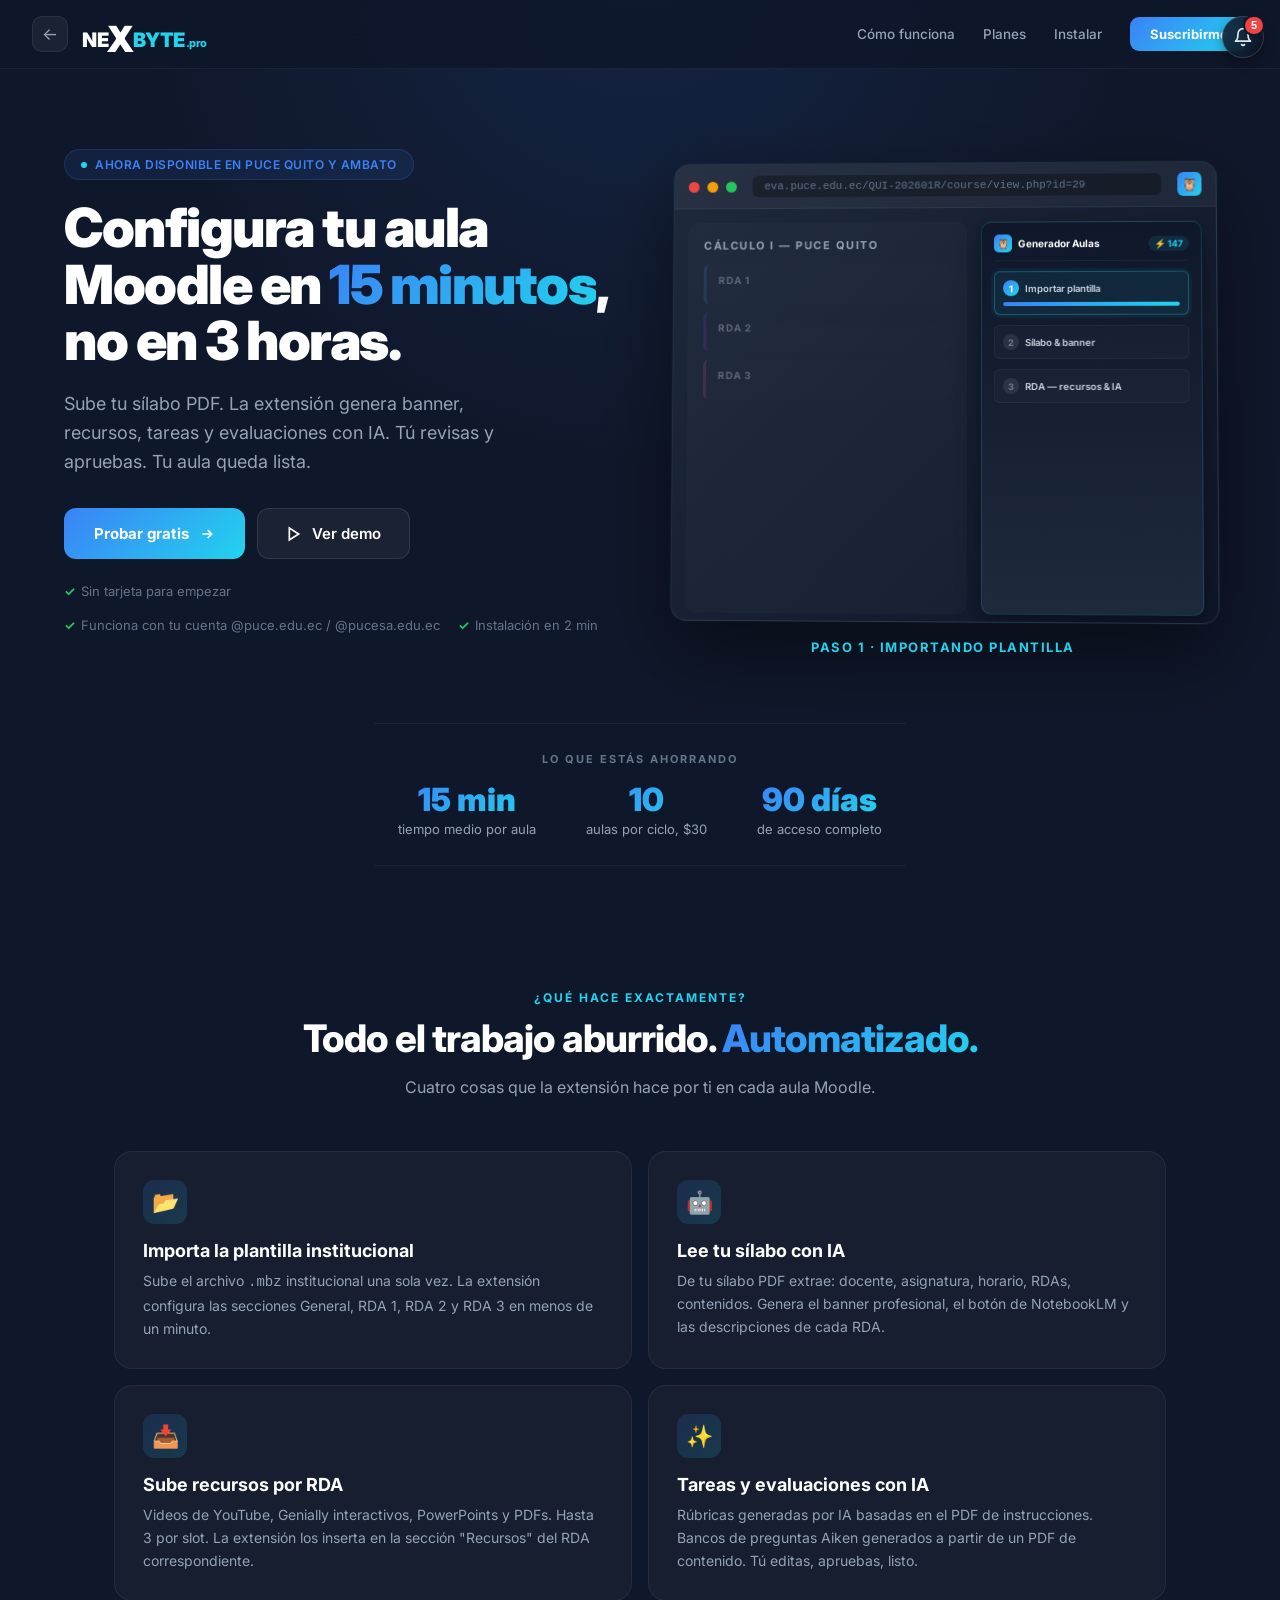
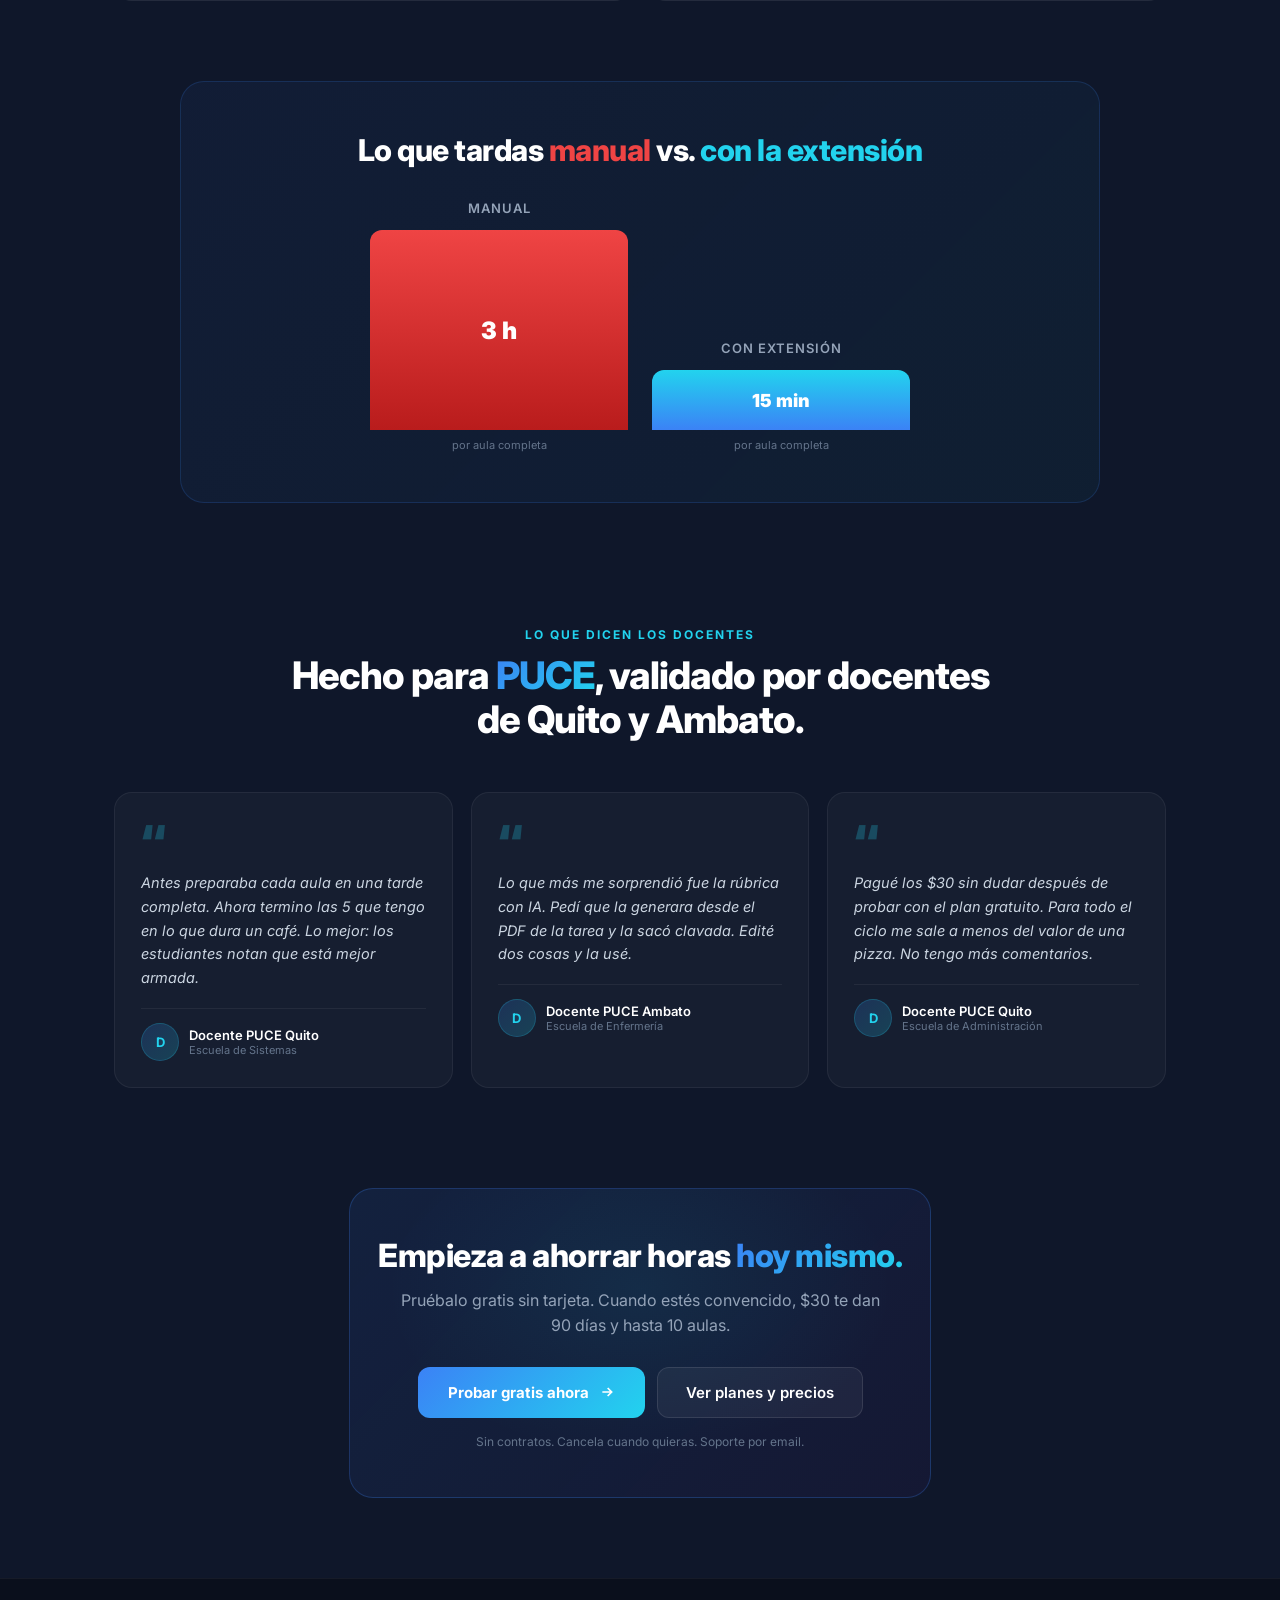
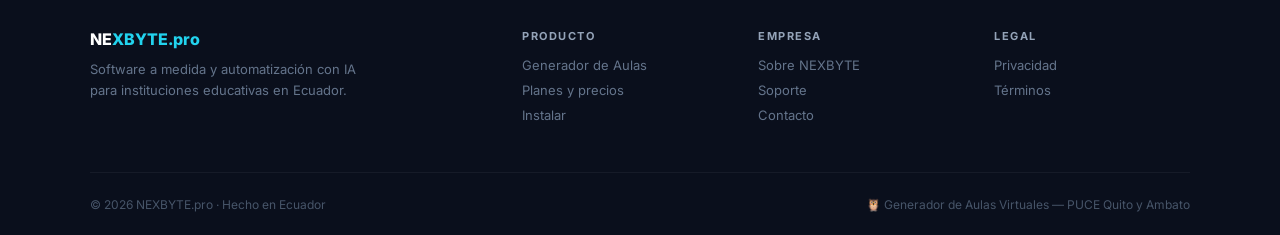
==== commit d98d1715: "fix(logo): X centrada — .nx-brand inline-flex -> inline-block La X del logo se veia desplazada hacia" ====
--- a/aulas-puce/index.html
+++ b/aulas-puce/index.html
@@ -653,7 +653,7 @@
   /* ===== Logo v4 NEXBYTE.pro — X palpitante (oficial) ===== */
   @keyframes nbPearlHtml { 0%,100% {color:#FFFFFF;} 20% {color:#E0F7FA;} 40% {color:#FFFFFF;} 60% {color:#F3E8FF;} 80% {color:#FFF5E1;} }
   @keyframes nbGlowHtml  { 0%,100% {text-shadow:0 0 2px rgba(255,255,255,0.3);} 50% {text-shadow:0 0 10px rgba(255,255,255,0.7),0 0 20px rgba(224,247,250,0.35);} }
-  .nx-brand { display: inline-flex; align-items: center; line-height: 1; letter-spacing: -0.5px; }
+  .nx-brand { display: inline-block; line-height: 1; letter-spacing: -0.5px; }
   .nx-brand .nx-x    { color: #FFFFFF; font-size: 1.8em; line-height: 1; margin: 0 -1px; display: inline-block; transform: translateY(0.15em); animation: nbPearlHtml 4s ease-in-out infinite, nbGlowHtml 4s ease-in-out infinite; }
   .nx-brand .nx-byte { color: #22D3EE; }
   .nx-brand .nx-pro  { color: #22D3EE; font-size: 0.55em; font-weight: 800; margin-left: 1px; }
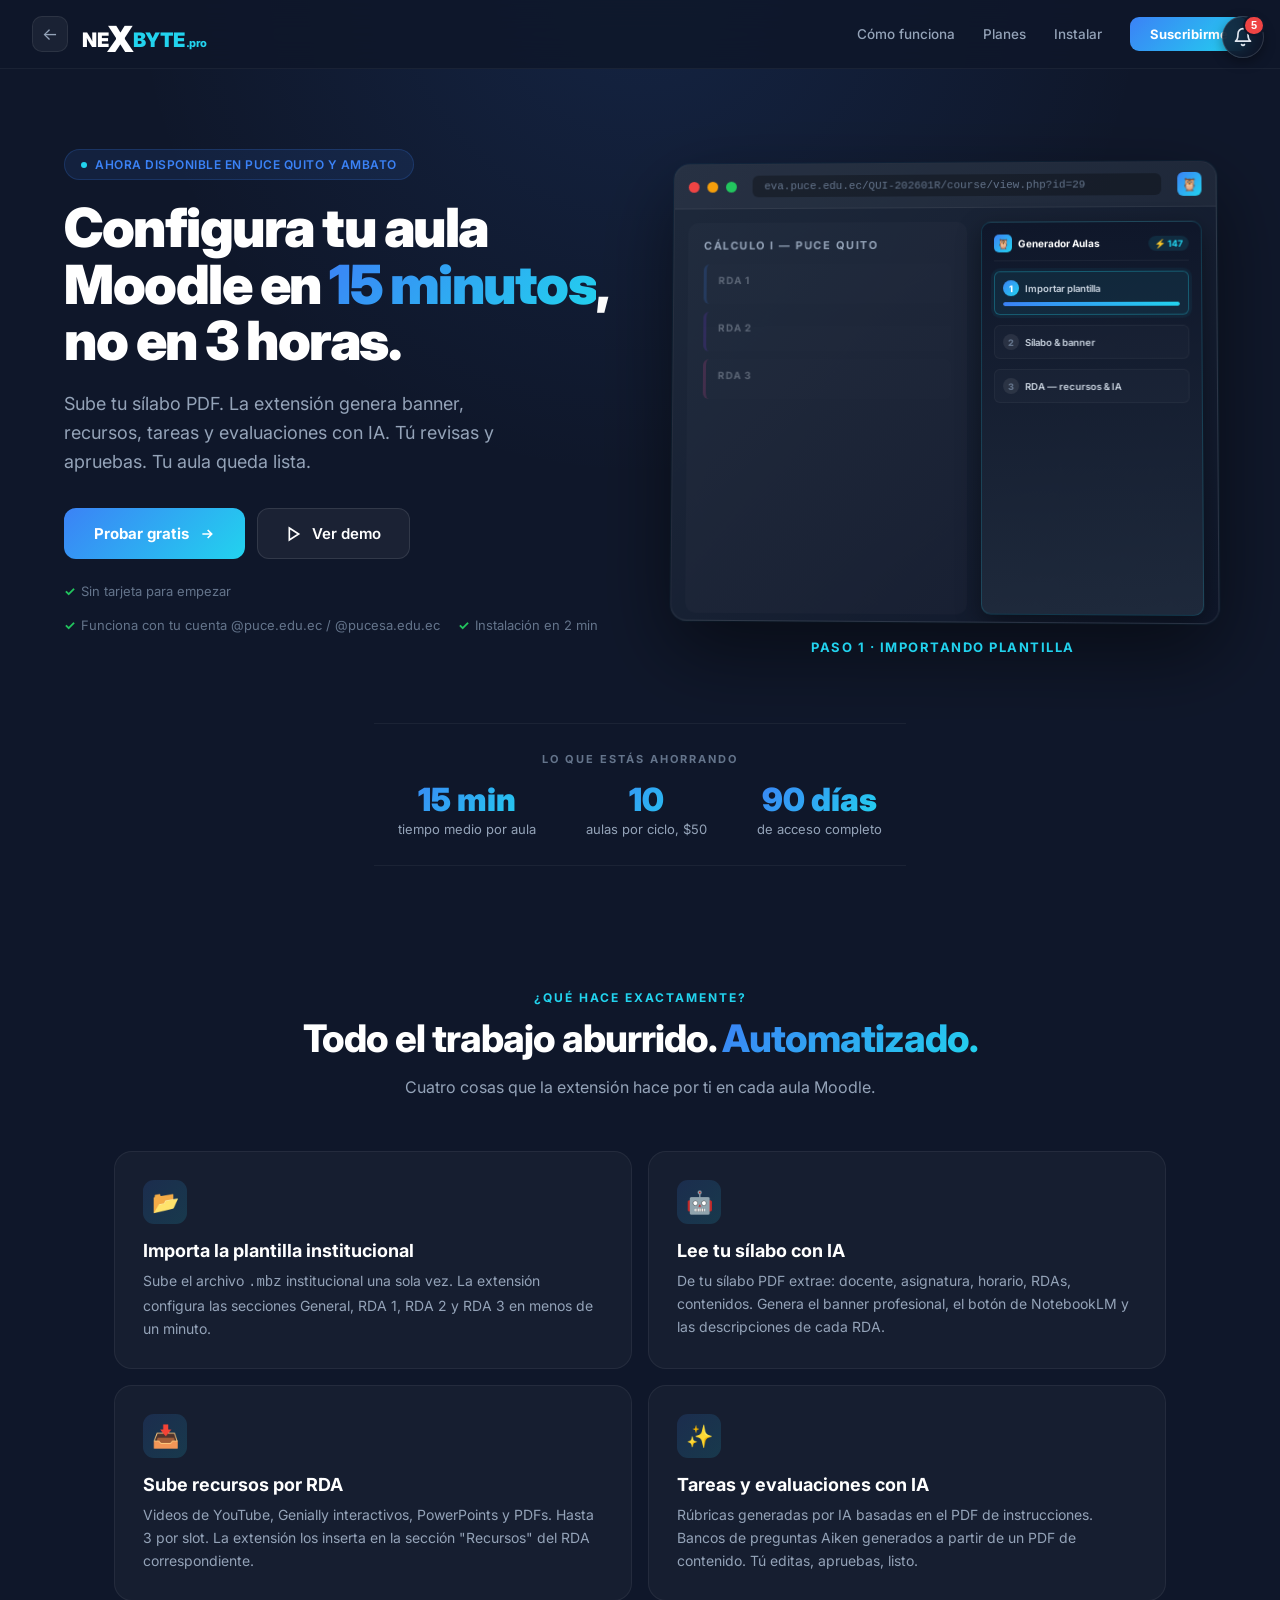
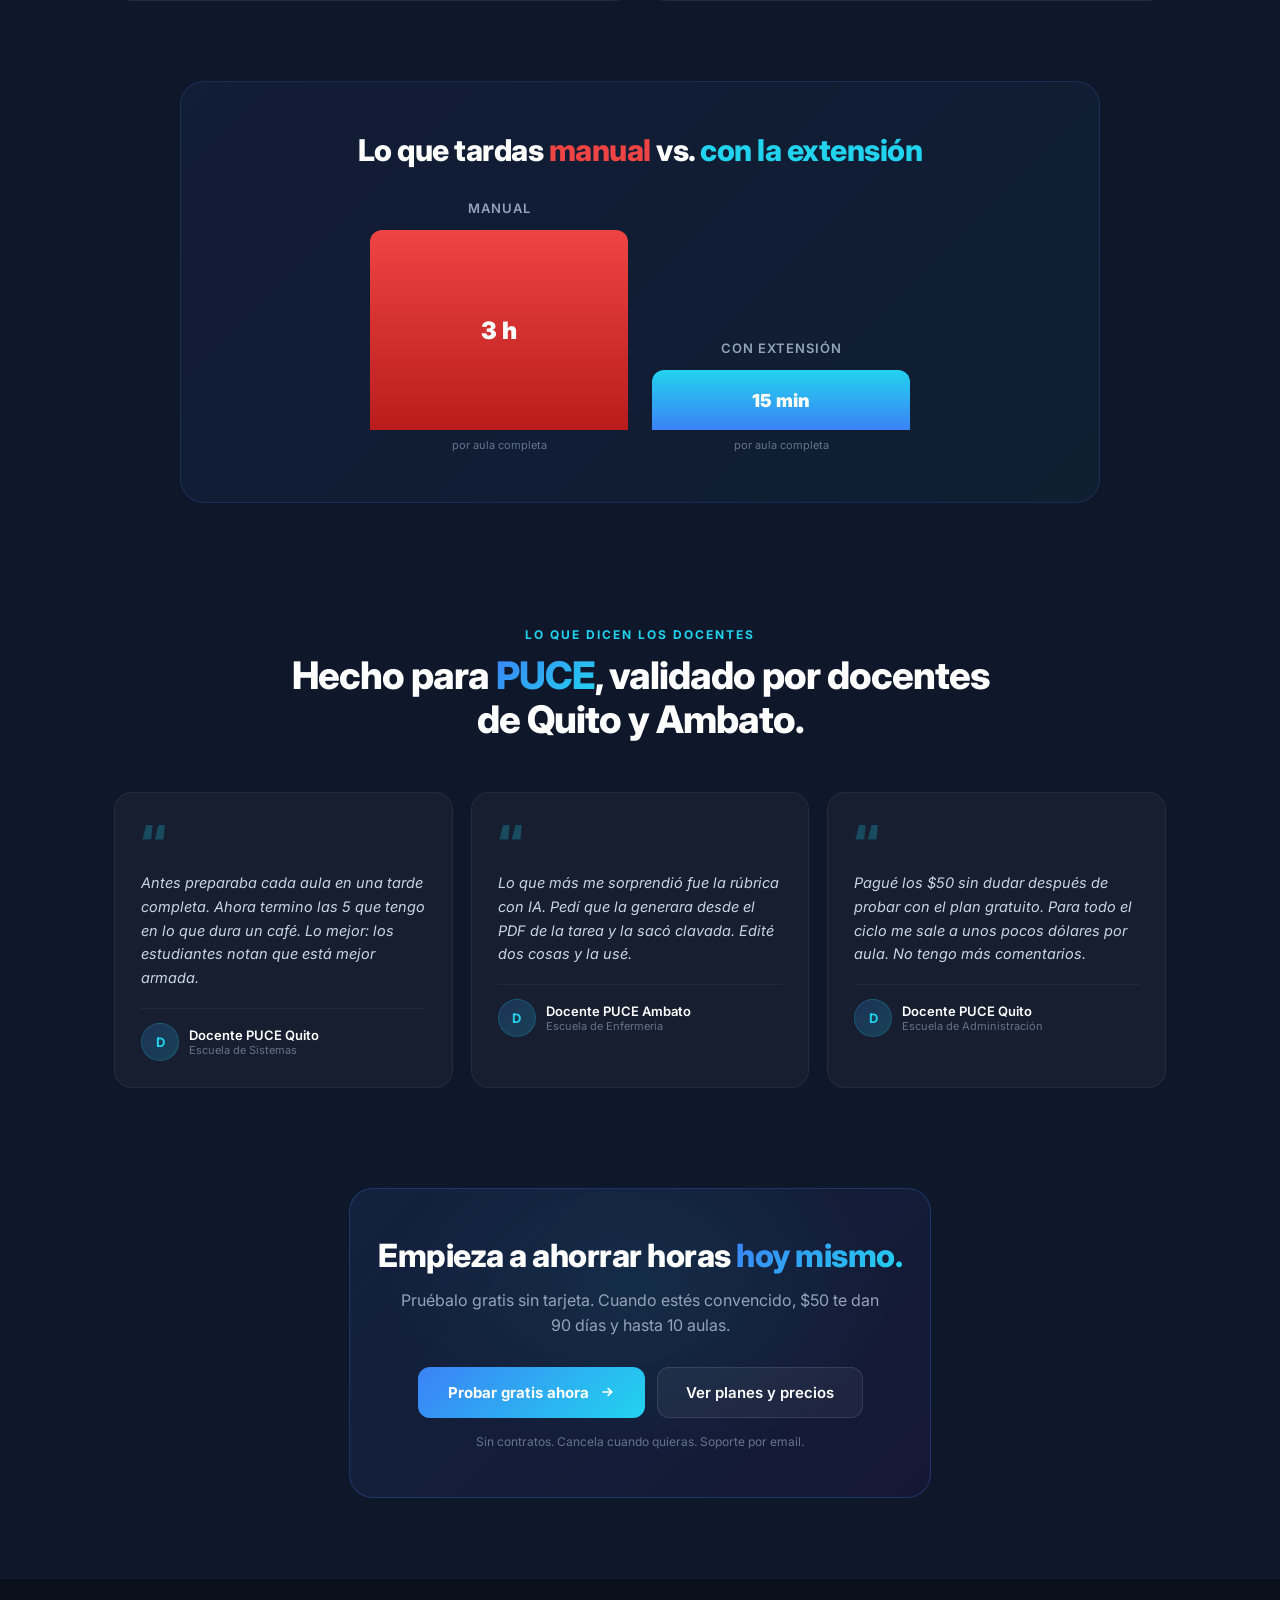
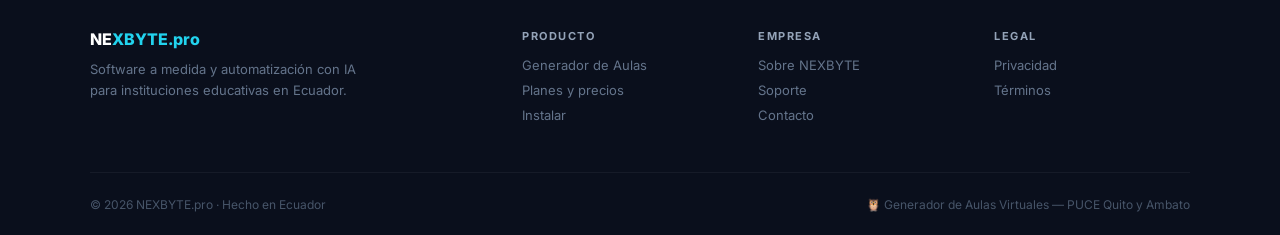
==== commit 5f0fa6c9: "puce-quito: precio Mensual $20 / Trimestral $50 + zip extensión v3.44.1 (ícono PUCE) Solo archivos Q" ====
--- a/aulas-puce/index.html
+++ b/aulas-puce/index.html
@@ -667,6 +667,7 @@
     .nav-links a:not(.nav-cta) { display: none; }
   }
 </style>
+  <link rel="stylesheet" href="/nx-logo.css">
 </head>
 <body>
 
@@ -822,7 +823,7 @@
     </div>
     <div class="stat">
       <div class="num">10</div>
-      <div class="sub">aulas por ciclo, $30</div>
+      <div class="sub">aulas por ciclo, $50</div>
     </div>
     <div class="stat">
       <div class="num">90 d&iacute;as</div>
@@ -924,7 +925,7 @@
 
     <div class="testimonial-card">
       <div class="quote-mark">&ldquo;</div>
-      <p>Pagu&eacute; los $30 sin dudar despu&eacute;s de probar con el plan gratuito. Para todo el ciclo me sale a menos del valor de una pizza. No tengo m&aacute;s comentarios.</p>
+      <p>Pagu&eacute; los $50 sin dudar despu&eacute;s de probar con el plan gratuito. Para todo el ciclo me sale a unos pocos d&oacute;lares por aula. No tengo m&aacute;s comentarios.</p>
       <div class="author">
         <div class="avatar-placeholder">D</div>
         <div>
@@ -942,7 +943,7 @@
 <!-- ============================================ -->
 <section class="final-cta">
   <h2>Empieza a ahorrar horas <span style="background:linear-gradient(135deg,#3B82F6,#22D3EE);-webkit-background-clip:text;-webkit-text-fill-color:transparent;">hoy mismo.</span></h2>
-  <p>Pru&eacute;balo gratis sin tarjeta. Cuando est&eacute;s convencido, $30 te dan 90 d&iacute;as y hasta 10 aulas.</p>
+  <p>Pru&eacute;balo gratis sin tarjeta. Cuando est&eacute;s convencido, $50 te dan 90 d&iacute;as y hasta 10 aulas.</p>
   <div class="ctas">
     <a href="/instalar-puce/" class="btn-primary">
       Probar gratis ahora
--- a/nx-logo.css
+++ b/nx-logo.css
@@ -0,0 +1,33 @@
+/* ============================================================
+   Logo oficial NEXBYTE.pro — FUENTE ÚNICA compartida.
+   Editar este archivo actualiza el logo en TODAS las páginas
+   que lo enlacen con <link rel="stylesheet" href="/nx-logo.css">.
+
+   Markup esperado:
+   <a class="... nx-brand">NE<span class="nx-x">X</span><span class="nx-byte">BYTE</span><span class="nx-pro">.pro</span></a>
+
+   La doble clase .nx-brand.nx-brand sube la especificidad a (0,2,0)
+   para ganar a reglas locales tipo .nav-logo { display:flex } o
+   .nav-logo { letter-spacing:3px } que rompían la alineación/espaciado.
+   ============================================================ */
+
+@keyframes nbPearlHtml { 0%,100% {color:#FFFFFF;} 20% {color:#E0F7FA;} 40% {color:#FFFFFF;} 60% {color:#F3E8FF;} 80% {color:#FFF5E1;} }
+@keyframes nbGlowHtml  { 0%,100% {text-shadow:0 0 2px rgba(255,255,255,0.3);} 50% {text-shadow:0 0 10px rgba(255,255,255,0.7),0 0 20px rgba(224,247,250,0.35);} }
+
+.nx-brand.nx-brand {
+  display: inline-block;
+  align-items: normal;
+  line-height: 1;
+  letter-spacing: -0.5px;
+}
+.nx-brand .nx-x {
+  color: #FFFFFF;
+  font-size: 1.8em;
+  line-height: 1;
+  margin: 0 -1px;
+  display: inline-block;
+  transform: translateY(0.15em);
+  animation: nbPearlHtml 4s ease-in-out infinite, nbGlowHtml 4s ease-in-out infinite;
+}
+.nx-brand .nx-byte { color: #22D3EE; }
+.nx-brand .nx-pro  { color: #22D3EE; font-size: 0.55em; font-weight: 800; margin-left: 1px; }
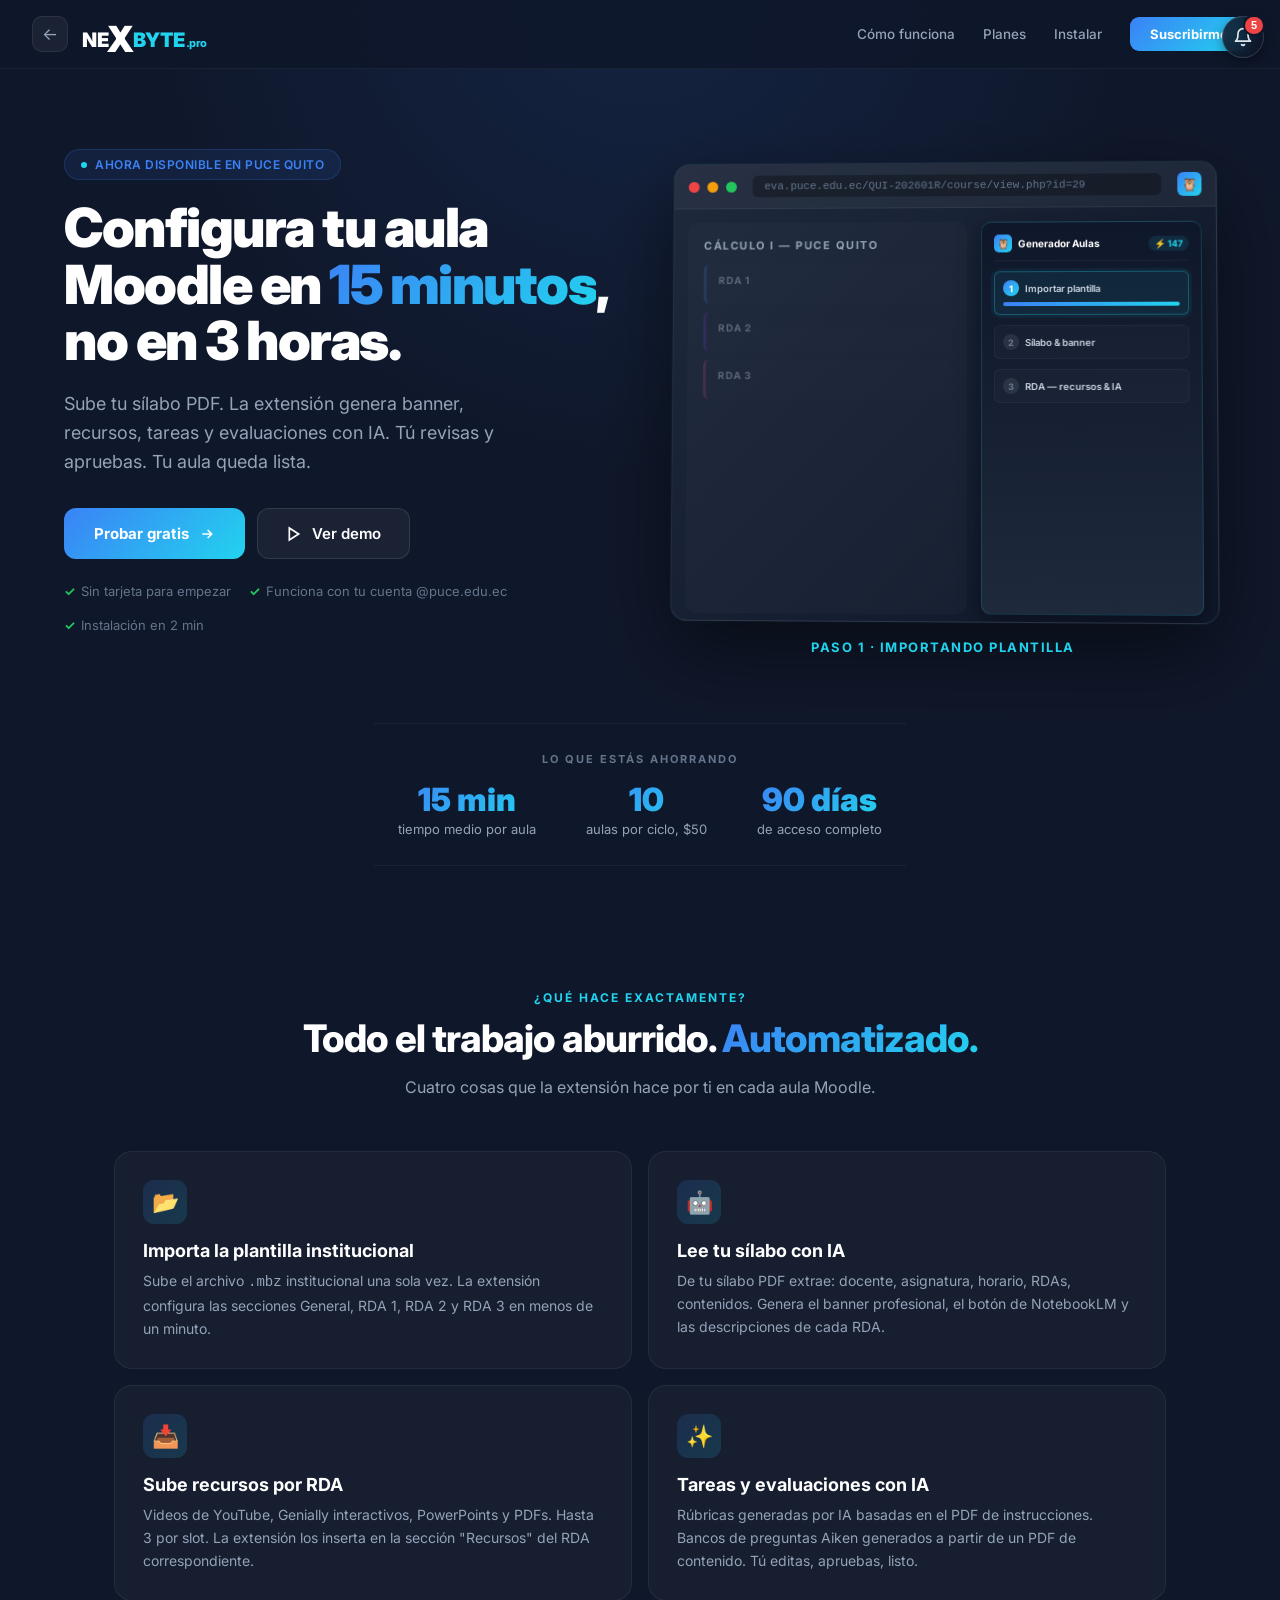
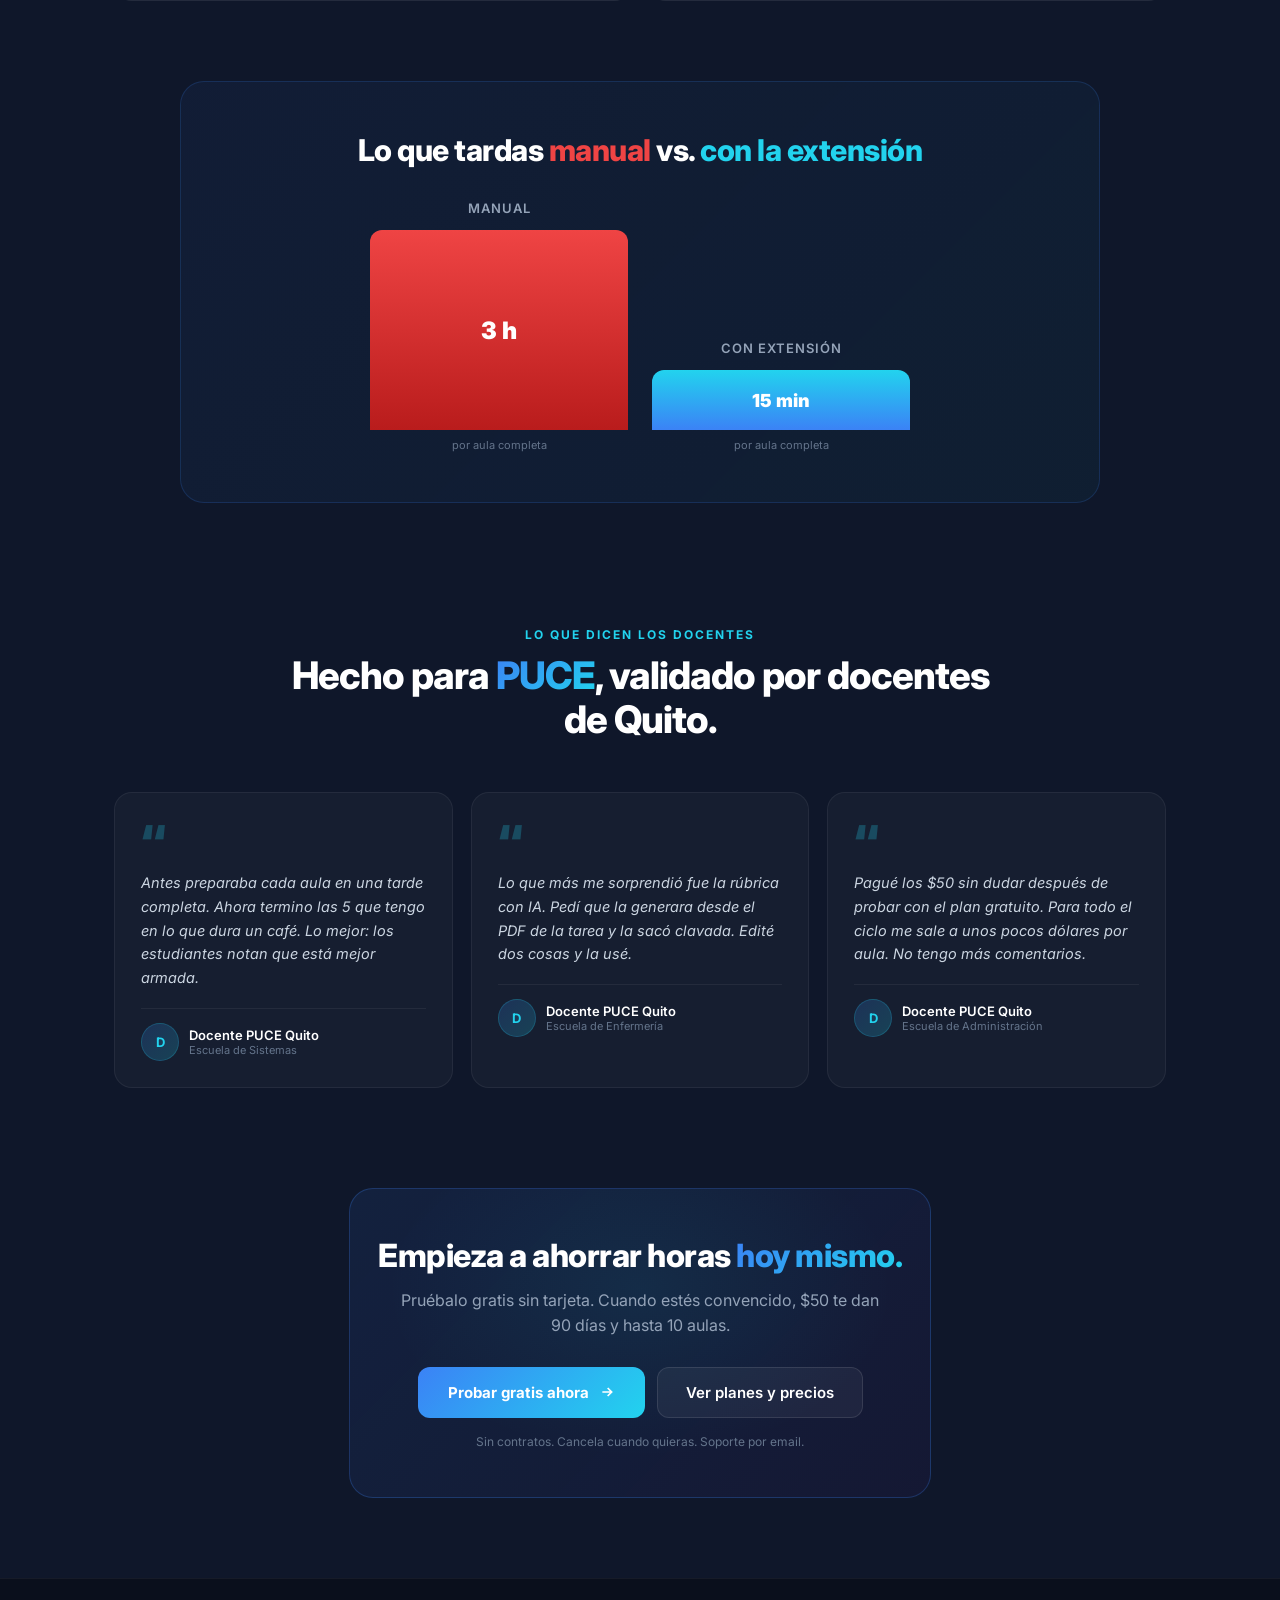
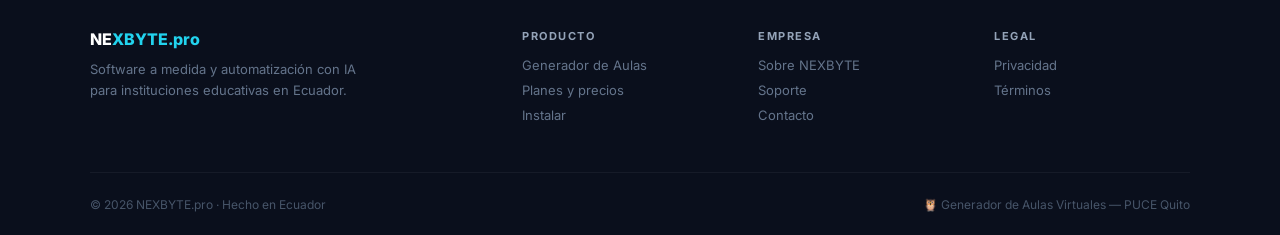
==== commit 102fbd83: "puce: de-listar PUCE Ambato del marketing (solo Quito) Quita menciones a Ambato/eva.pucesa.edu.ec de" ====
--- a/aulas-puce/index.html
+++ b/aulas-puce/index.html
@@ -4,12 +4,12 @@
 <meta charset="UTF-8">
 <meta name="viewport" content="width=device-width, initial-scale=1.0">
 <link rel="icon" type="image/svg+xml" href="/favicon.svg">
-<title>Generador de Aulas Virtuales &mdash; PUCE Quito y Ambato | NEXBYTE.pro</title>
-<meta name="description" content="Configura tu aula Moodle de PUCE Quito o Ambato en 15 minutos en lugar de 3 horas. Importa tu silabo PDF, aprueba y listo. La extensi&oacute;n Chrome para docentes de PUCE.">
+<title>Generador de Aulas Virtuales &mdash; PUCE Quito | NEXBYTE.pro</title>
+<meta name="description" content="Configura tu aula Moodle de PUCE Quito en 15 minutos en lugar de 3 horas. Importa tu silabo PDF, aprueba y listo. La extensi&oacute;n Chrome para docentes de PUCE.">
 
 <!-- Open Graph -->
-<meta property="og:title" content="Generador de Aulas Virtuales — PUCE Quito y Ambato">
-<meta property="og:description" content="Configura tu aula Moodle de PUCE Quito o Ambato en 15 minutos en lugar de 3 horas. Extensión Chrome con IA para docentes.">
+<meta property="og:title" content="Generador de Aulas Virtuales — PUCE Quito">
+<meta property="og:description" content="Configura tu aula Moodle de PUCE Quito en 15 minutos en lugar de 3 horas. Extensión Chrome con IA para docentes.">
 <meta property="og:type" content="website">
 <meta property="og:url" content="https://nexbyte.pro/aulas-puce/">
 <meta property="og:image" content="https://nexbyte.pro/logo-extension.png">
@@ -690,7 +690,7 @@
 <!-- ============================================ -->
 <section class="hero">
   <div class="hero-text">
-    <div class="badge"><span class="dot"></span> AHORA DISPONIBLE EN PUCE QUITO Y AMBATO</div>
+    <div class="badge"><span class="dot"></span> AHORA DISPONIBLE EN PUCE QUITO</div>
     <h1>Configura tu aula Moodle en <span class="gradient">15 minutos</span>, no en 3 horas.</h1>
     <p class="subtitle">
       Sube tu s&iacute;labo PDF. La extensi&oacute;n genera banner, recursos, tareas y evaluaciones con IA.
@@ -708,7 +708,7 @@
     </div>
     <div class="trust-row">
       <span class="item"><span class="check">&#10003;</span> Sin tarjeta para empezar</span>
-      <span class="item"><span class="check">&#10003;</span> Funciona con tu cuenta @puce.edu.ec / @pucesa.edu.ec</span>
+      <span class="item"><span class="check">&#10003;</span> Funciona con tu cuenta @puce.edu.ec</span>
       <span class="item"><span class="check">&#10003;</span> Instalaci&oacute;n en 2 min</span>
     </div>
   </div>
@@ -894,7 +894,7 @@
 <section class="testimonials">
   <div class="section-head">
     <div class="eyebrow">Lo que dicen los docentes</div>
-    <h2>Hecho para <span class="gradient">PUCE</span>, validado por docentes de Quito y Ambato.</h2>
+    <h2>Hecho para <span class="gradient">PUCE</span>, validado por docentes de Quito.</h2>
   </div>
 
   <div class="testimonials-grid">
@@ -917,7 +917,7 @@
       <div class="author">
         <div class="avatar-placeholder">D</div>
         <div>
-          <div class="name">Docente PUCE Ambato</div>
+          <div class="name">Docente PUCE Quito</div>
           <div class="role">Escuela de Enfermer&iacute;a</div>
         </div>
       </div>
@@ -989,7 +989,7 @@
 
   <div class="footer-bottom">
     <div>&copy; 2026 NEXBYTE.pro &middot; Hecho en Ecuador</div>
-    <div>&#129417; Generador de Aulas Virtuales &mdash; PUCE Quito y Ambato</div>
+    <div>&#129417; Generador de Aulas Virtuales &mdash; PUCE Quito</div>
   </div>
 </footer>
 
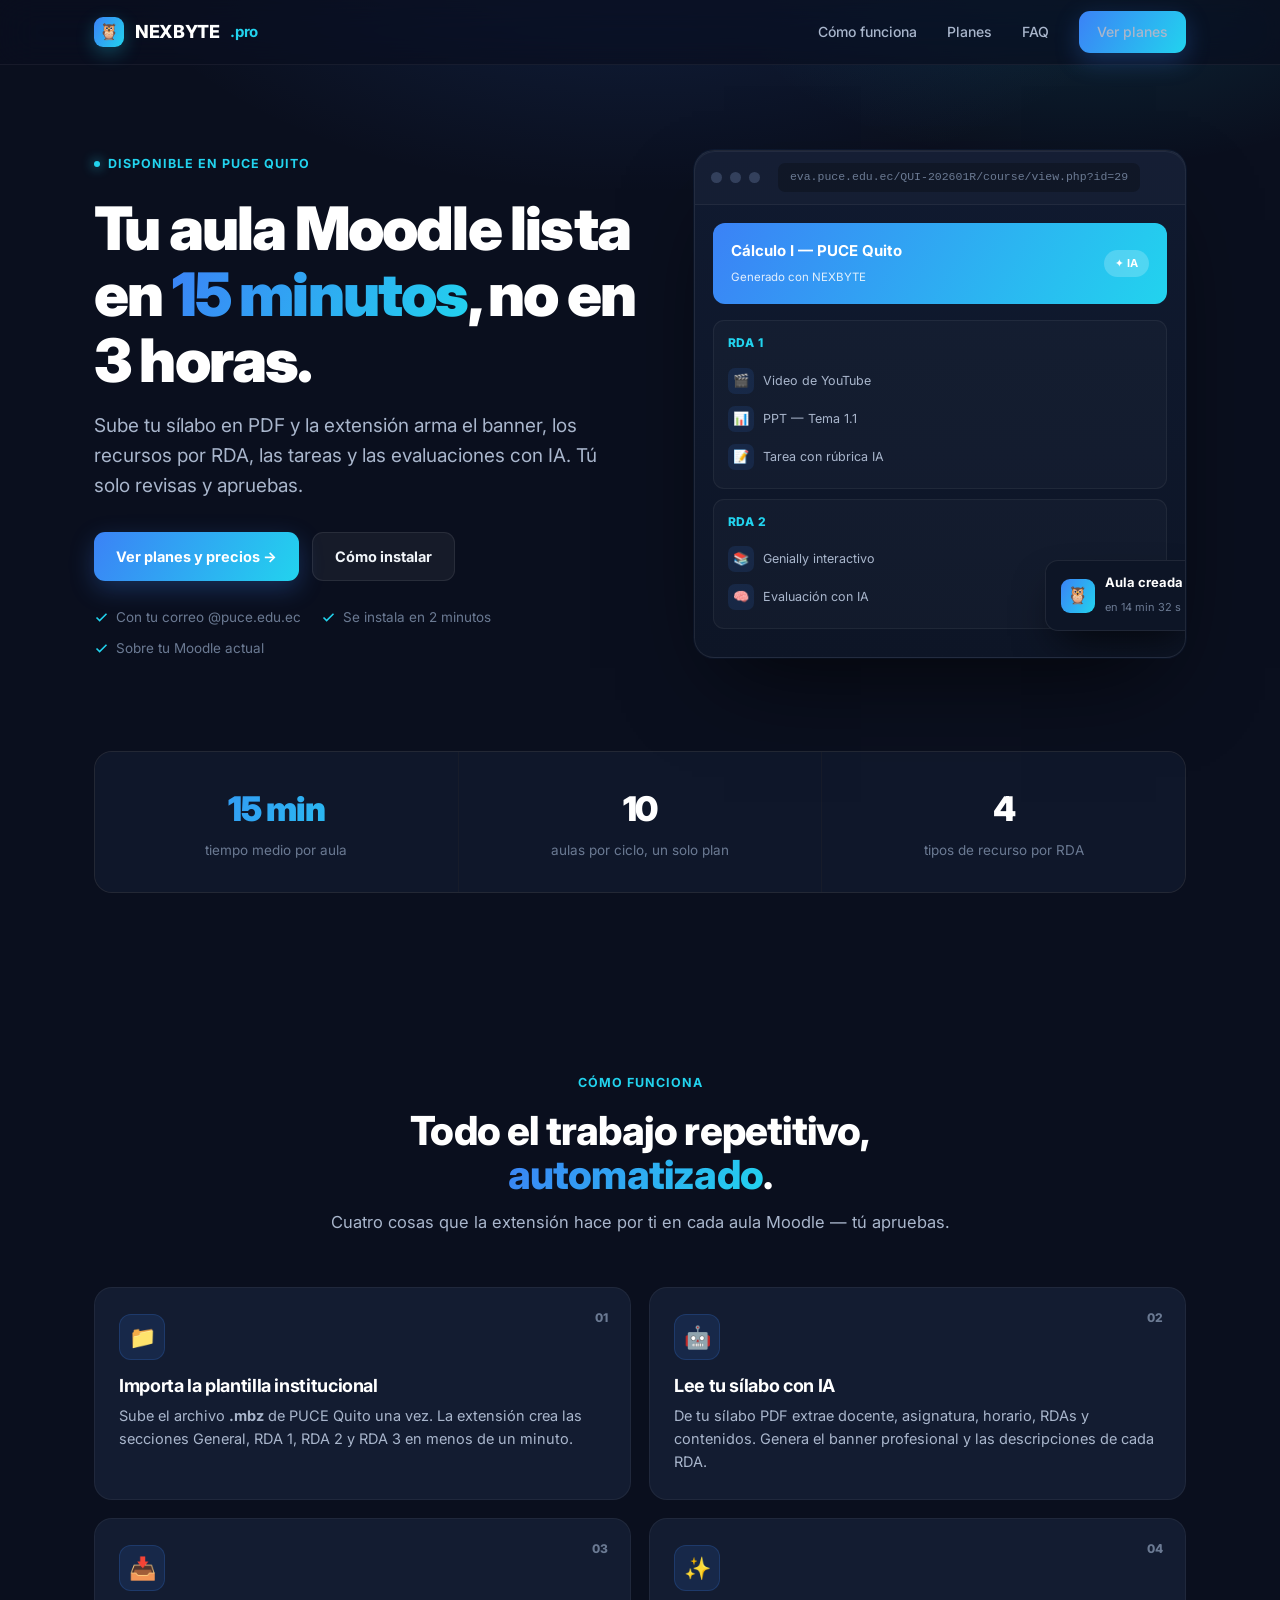
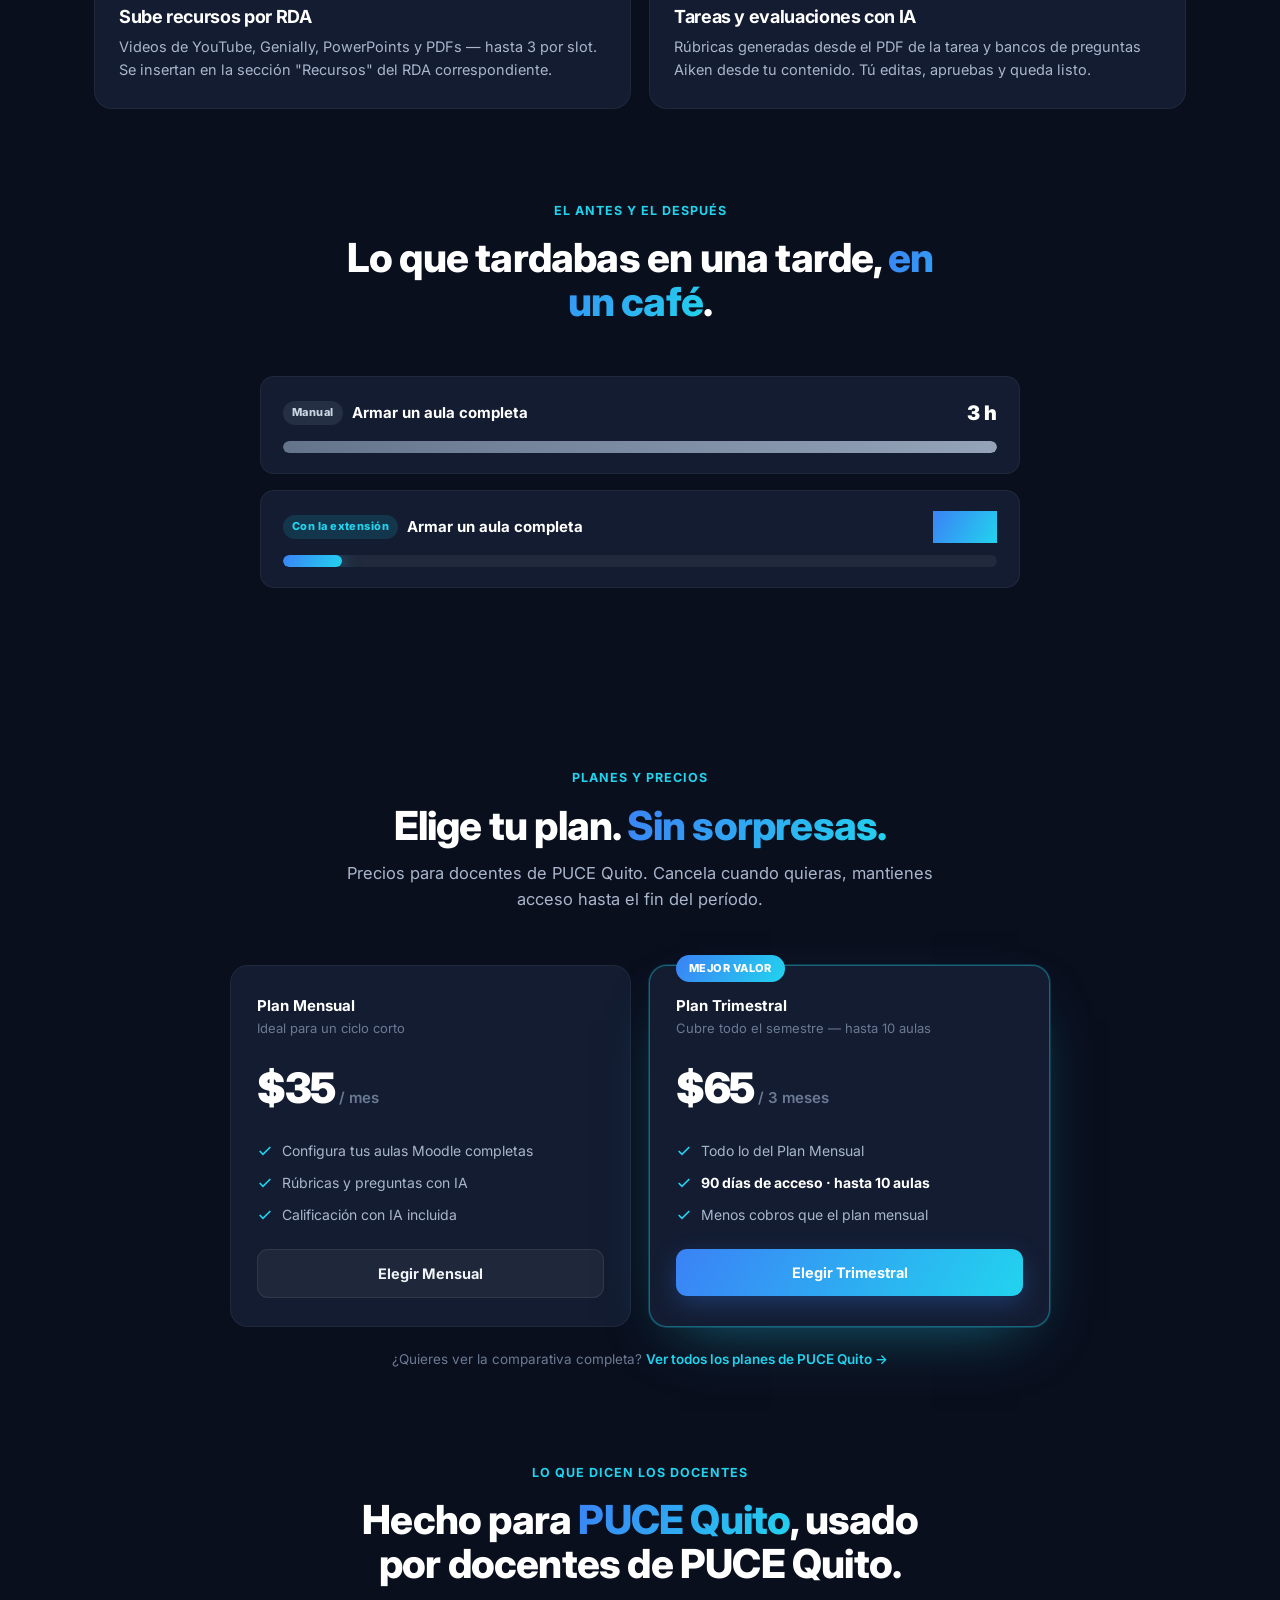
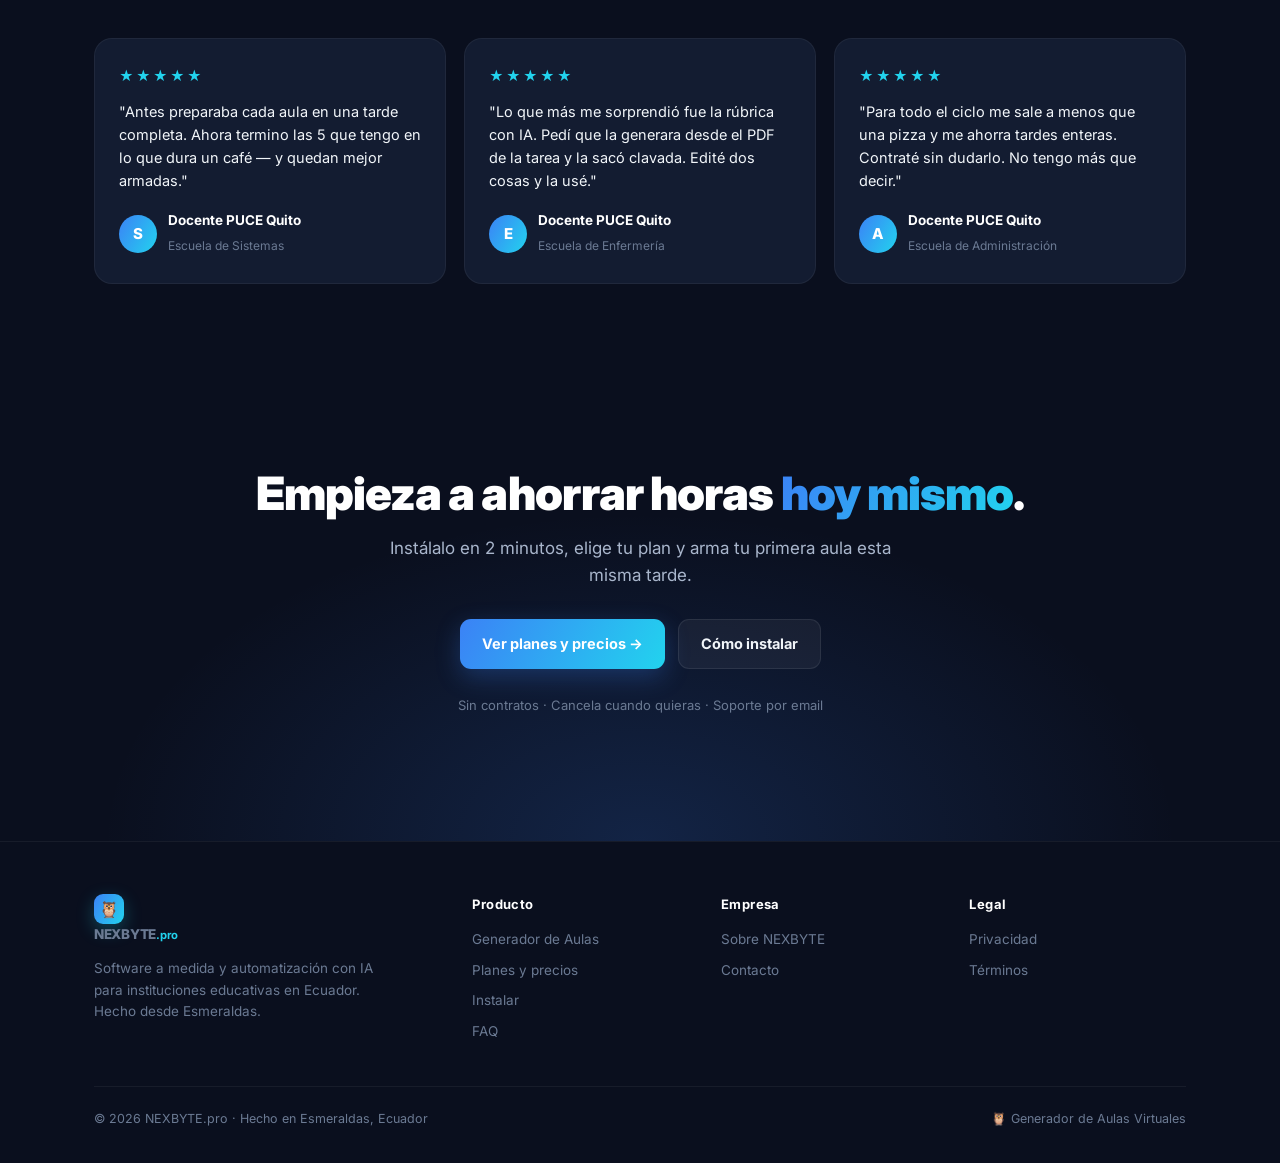
==== commit a04a17a6: "Rediseño completo de landing aulas + aulas-puce (SaaS, sin plan gratuito) - Nueva landing elegante y" ====
--- a/aulas-puce/index.html
+++ b/aulas-puce/index.html
@@ -4,1100 +4,377 @@
 <meta charset="UTF-8">
 <meta name="viewport" content="width=device-width, initial-scale=1.0">
 <link rel="icon" type="image/svg+xml" href="/favicon.svg">
-<title>Generador de Aulas Virtuales &mdash; PUCE Quito | NEXBYTE.pro</title>
-<meta name="description" content="Configura tu aula Moodle de PUCE Quito en 15 minutos en lugar de 3 horas. Importa tu silabo PDF, aprueba y listo. La extensi&oacute;n Chrome para docentes de PUCE.">
-
-<!-- Open Graph -->
+<title>Generador de Aulas Virtuales — PUCE Quito | NEXBYTE.pro</title>
+<meta name="description" content="Arma tu aula Moodle de PUCE Quito en 15 minutos: sube tu sílabo en PDF y la extensión genera banner, recursos por RDA, tareas y evaluaciones con IA. Tú apruebas y listo.">
 <meta property="og:title" content="Generador de Aulas Virtuales — PUCE Quito">
-<meta property="og:description" content="Configura tu aula Moodle de PUCE Quito en 15 minutos en lugar de 3 horas. Extensión Chrome con IA para docentes.">
+<meta property="og:description" content="Tu aula Moodle lista en 15 minutos, no en 3 horas. Extensión de Chrome con IA para docentes de PUCE Quito.">
 <meta property="og:type" content="website">
 <meta property="og:url" content="https://nexbyte.pro/aulas-puce/">
 <meta property="og:image" content="https://nexbyte.pro/logo-extension.png">
-
 <link rel="preconnect" href="https://fonts.googleapis.com">
-<link href="https://fonts.googleapis.com/css2?family=Inter:wght@300;400;500;600;700;800;900&display=swap" rel="stylesheet">
-
+<link rel="preconnect" href="https://fonts.gstatic.com" crossorigin>
+<link href="https://fonts.googleapis.com/css2?family=Inter:wght@400;500;600;700;800;900&display=swap" rel="stylesheet">
 <style>
-  * { margin: 0; padding: 0; box-sizing: border-box; }
-  html { scroll-behavior: smooth; }
-  body {
-    font-family: 'Inter', sans-serif;
-    color: #E2E8F0;
-    background: #0F172A;
-    overflow-x: hidden;
-    min-height: 100vh;
-    display: flex; flex-direction: column;
+  :root{
+    --bg:#0A0F1E; --bg-2:#0F172A; --card:#131C31; --line:rgba(255,255,255,.08);
+    --line-soft:rgba(255,255,255,.055); --ink:#F1F5F9; --ink-2:#A9B6CC; --ink-3:#6B7A93;
+    --brand:#3B82F6; --brand-2:#22D3EE; --grad:linear-gradient(120deg,#3B82F6,#22D3EE);
+    --radius:18px; --maxw:1140px;
   }
-
-  /* ===== NAV ===== */
-  nav {
-    position: sticky; top: 0; z-index: 100;
-    padding: 16px 32px;
-    display: flex; justify-content: space-between; align-items: center;
-    background: rgba(15, 23, 42, 0.85);
-    backdrop-filter: blur(20px);
-    border-bottom: 1px solid rgba(255,255,255,0.05);
-  }
-  .nav-left { display: flex; align-items: center; gap: 14px; }
-  .back-arrow {
-    display: inline-flex; align-items: center; justify-content: center;
-    width: 36px; height: 36px; border-radius: 10px;
-    background: rgba(255,255,255,0.05); border: 1px solid rgba(255,255,255,0.08);
-    color: #94A3B8; text-decoration: none; font-size: 17px;
-    transition: all 0.3s;
-  }
-  .back-arrow:hover { background: rgba(255,255,255,0.1); color: white; border-color: rgba(59,130,246,0.3); }
-  .nav-logo { font-size: 20px; font-weight: 900; color: white; text-decoration: none; }
-  .nav-links { display: flex; gap: 28px; align-items: center; }
-  .nav-links a {
-    color: #94A3B8; text-decoration: none; font-size: 13.5px;
-    font-weight: 500; transition: color 0.2s;
-  }
-  .nav-links a:hover { color: white; }
-  .nav-cta {
-    background: linear-gradient(135deg, #3B82F6, #22D3EE);
-    color: white !important; padding: 9px 20px; border-radius: 9px;
-    font-weight: 700 !important; font-size: 13px !important;
-  }
-  .nav-cta:hover { box-shadow: 0 6px 20px rgba(59,130,246,0.35); }
-
-  /* ===== HERO ===== */
-  .hero {
-    padding: 80px 24px 60px;
-    max-width: 1200px; margin: 0 auto; width: 100%;
-    display: grid; grid-template-columns: 1fr 1fr;
-    gap: 60px; align-items: center;
-    position: relative;
-  }
-  .hero::before {
-    content: ''; position: absolute; top: -100px; left: 0; right: 0; height: 600px;
-    background: radial-gradient(ellipse at top, rgba(59,130,246,0.12) 0%, transparent 60%);
-    pointer-events: none; z-index: -1;
-  }
-  @media (max-width: 960px) {
-    .hero { grid-template-columns: 1fr; gap: 40px; padding: 50px 20px 40px; text-align: center; }
-  }
-
-  .hero-text .badge {
-    display: inline-flex; align-items: center; gap: 8px;
-    background: rgba(59,130,246,0.1); border: 1px solid rgba(59,130,246,0.2);
-    padding: 7px 16px; border-radius: 50px;
-    font-size: 12px; font-weight: 600; color: #3B82F6;
-    margin-bottom: 20px; letter-spacing: 0.5px;
-  }
-  .hero-text .badge .dot {
-    width: 6px; height: 6px; background: #22D3EE; border-radius: 50%;
-    animation: pulse 2s infinite;
-  }
-  @keyframes pulse { 0%,100% { opacity: 1; } 50% { opacity: 0.3; } }
-
-  .hero-text h1 {
-    font-size: 54px; font-weight: 900; color: white;
-    line-height: 1.05; letter-spacing: -1.5px; margin-bottom: 20px;
-  }
-  .hero-text h1 .gradient {
-    background: linear-gradient(135deg, #3B82F6, #22D3EE);
-    -webkit-background-clip: text; -webkit-text-fill-color: transparent;
-  }
-  @media (max-width: 600px) { .hero-text h1 { font-size: 36px; } }
-
-  .hero-text p.subtitle {
-    font-size: 18px; color: #94A3B8; line-height: 1.6;
-    margin-bottom: 32px; max-width: 480px;
-  }
-  @media (max-width: 960px) { .hero-text p.subtitle { margin-left: auto; margin-right: auto; } }
-
-  .hero-cta-row { display: flex; gap: 12px; flex-wrap: wrap; margin-bottom: 24px; }
-  @media (max-width: 960px) { .hero-cta-row { justify-content: center; } }
-
-  .btn-primary {
-    display: inline-flex; align-items: center; gap: 10px;
-    background: linear-gradient(135deg, #3B82F6, #22D3EE);
-    color: white; padding: 15px 30px; border-radius: 12px;
-    font-size: 15px; font-weight: 700; text-decoration: none;
-    transition: transform 0.2s, box-shadow 0.2s;
-  }
-  .btn-primary:hover { transform: translateY(-2px); box-shadow: 0 14px 35px rgba(59,130,246,0.4); }
-  .btn-secondary {
-    display: inline-flex; align-items: center; gap: 10px;
-    background: rgba(255,255,255,0.05); border: 1px solid rgba(255,255,255,0.1);
-    color: white; padding: 15px 28px; border-radius: 12px;
-    font-size: 15px; font-weight: 600; text-decoration: none;
-    transition: all 0.3s;
-  }
-  .btn-secondary:hover { background: rgba(255,255,255,0.1); border-color: rgba(34,211,238,0.3); }
-
-  .hero-text .trust-row {
-    display: flex; gap: 18px; flex-wrap: wrap;
-    font-size: 13px; color: #64748B;
-  }
-  @media (max-width: 960px) { .hero-text .trust-row { justify-content: center; } }
-  .hero-text .trust-row .item { display: flex; align-items: center; gap: 6px; }
-  .hero-text .trust-row .item .check { color: #22C55E; font-weight: 700; }
-
-  /* =========================================================== */
-  /* ===== HERO ANIMATION (la estrella del show) =============== */
-  /* =========================================================== */
-  .hero-visual {
-    position: relative;
-    height: 460px;
-    perspective: 1200px;
-  }
-  @media (max-width: 600px) { .hero-visual { height: 380px; } }
-
-  /* Browser frame */
-  .browser {
-    position: absolute; inset: 0;
-    background: linear-gradient(135deg, #1E293B, #0F172A);
-    border: 1px solid rgba(255,255,255,0.08);
-    border-radius: 16px;
-    overflow: hidden;
-    box-shadow: 0 30px 80px rgba(0,0,0,0.5), 0 0 0 1px rgba(34,211,238,0.05);
-    transform: rotateY(-2deg) rotateX(2deg);
-  }
-  .browser-bar {
-    padding: 10px 14px;
-    background: rgba(255,255,255,0.04);
-    border-bottom: 1px solid rgba(255,255,255,0.06);
-    display: flex; align-items: center; gap: 8px;
-  }
-  .browser-dot {
-    width: 11px; height: 11px; border-radius: 50%;
-    background: rgba(255,255,255,0.15);
-  }
-  .browser-dot.red { background: #EF4444; }
-  .browser-dot.yellow { background: #F59E0B; }
-  .browser-dot.green { background: #22C55E; }
-  .browser-url {
-    flex: 1; margin: 0 8px;
-    background: rgba(0,0,0,0.3);
-    border-radius: 6px;
-    padding: 5px 12px;
-    font-size: 11px; color: #64748B;
-    font-family: 'SF Mono', Menlo, monospace;
-  }
-  .browser-extension {
-    width: 24px; height: 24px; border-radius: 6px;
-    background: linear-gradient(135deg, #3B82F6, #22D3EE);
-    display: flex; align-items: center; justify-content: center;
-    font-size: 13px;
-  }
-
-  .browser-content {
-    height: calc(100% - 38px);
-    padding: 14px;
-    display: grid; grid-template-columns: 1fr 220px;
-    gap: 14px;
-    position: relative;
-  }
-
-  /* Moodle background */
-  .moodle-mock {
-    background: rgba(255,255,255,0.02);
-    border-radius: 10px;
-    padding: 16px;
-    overflow: hidden;
-    position: relative;
-  }
-  .moodle-title {
-    font-size: 11px; font-weight: 700; color: #94A3B8;
-    text-transform: uppercase; letter-spacing: 1.5px;
-    margin-bottom: 12px;
-  }
-  .moodle-section {
-    background: rgba(255,255,255,0.02);
-    border-radius: 6px;
-    padding: 10px 12px;
-    margin-bottom: 8px;
-    border-left: 3px solid transparent;
-    transition: border-color 0.4s, background 0.4s;
-    opacity: 0.35;
-  }
-  .moodle-section.rda-1 { border-left-color: rgba(59,130,246,0.5); }
-  .moodle-section.rda-2 { border-left-color: rgba(124,58,237,0.5); }
-  .moodle-section.rda-3 { border-left-color: rgba(236,72,153,0.5); }
-  .moodle-section.populated { opacity: 1; background: rgba(34,211,238,0.04); }
-  .moodle-section .label {
-    font-size: 10px; font-weight: 700; color: #CBD5E1;
-    text-transform: uppercase; letter-spacing: 1px;
-  }
-  .moodle-section .items {
-    margin-top: 8px;
-    display: flex; flex-direction: column; gap: 4px;
-    max-height: 0; overflow: hidden;
-    transition: max-height 0.6s ease-out;
-  }
-  .moodle-section.populated .items { max-height: 100px; }
-  .moodle-section .item {
-    font-size: 9.5px; color: #64748B;
-    padding: 3px 6px; border-radius: 3px;
-    background: rgba(255,255,255,0.03);
-    display: flex; align-items: center; gap: 5px;
-  }
-  .moodle-section .item .ico { font-size: 10px; }
-
-  /* Popup de la extensión */
-  .popup {
-    background: linear-gradient(180deg, #0F172A, #1E293B);
-    border: 1px solid rgba(34,211,238,0.18);
-    border-radius: 10px;
-    padding: 12px;
-    display: flex; flex-direction: column;
-    box-shadow: 0 8px 24px rgba(0,0,0,0.4);
-    position: relative;
-    overflow: hidden;
-  }
-  .popup-header {
-    display: flex; align-items: center; gap: 6px;
-    padding-bottom: 8px;
-    border-bottom: 1px solid rgba(255,255,255,0.05);
-  }
-  .popup-logo {
-    width: 18px; height: 18px; border-radius: 5px;
-    background: linear-gradient(135deg, #3B82F6, #22D3EE);
-    display: flex; align-items: center; justify-content: center;
-    font-size: 10px;
-  }
-  .popup-title { font-size: 10px; font-weight: 700; color: white; flex: 1; }
-  .popup-credits {
-    font-size: 9px; color: #22D3EE; font-weight: 700;
-    background: rgba(34,211,238,0.1);
-    padding: 2px 6px; border-radius: 999px;
-  }
-
-  /* Steps inside popup */
-  .popup-step {
-    margin-top: 10px;
-    padding: 8px;
-    background: rgba(255,255,255,0.02);
-    border-radius: 6px;
-    border: 1px solid rgba(255,255,255,0.04);
-    transition: all 0.4s;
-  }
-  .popup-step.active {
-    background: rgba(34,211,238,0.08);
-    border-color: rgba(34,211,238,0.3);
-    box-shadow: 0 0 0 3px rgba(34,211,238,0.05);
-  }
-  .popup-step.done {
-    background: rgba(34,197,94,0.06);
-    border-color: rgba(34,197,94,0.25);
-  }
-  .popup-step-row {
-    display: flex; align-items: center; gap: 6px;
-    font-size: 9.5px; color: #CBD5E1; font-weight: 600;
-  }
-  .popup-step-num {
-    width: 16px; height: 16px; border-radius: 50%;
-    background: rgba(255,255,255,0.08); color: #64748B;
-    display: inline-flex; align-items: center; justify-content: center;
-    font-size: 9px; font-weight: 800;
-    transition: all 0.4s;
-  }
-  .popup-step.active .popup-step-num {
-    background: linear-gradient(135deg, #3B82F6, #22D3EE);
-    color: white;
-  }
-  .popup-step.done .popup-step-num {
-    background: #22C55E; color: white;
-  }
-  .popup-step .label { flex: 1; }
-  .popup-step .progress-bar {
-    margin-top: 6px;
-    height: 4px; border-radius: 999px;
-    background: rgba(255,255,255,0.06);
-    overflow: hidden;
-    display: none;
-  }
-  .popup-step.active .progress-bar { display: block; }
-  .popup-step .progress-fill {
-    height: 100%; border-radius: 999px;
-    background: linear-gradient(90deg, #3B82F6, #22D3EE);
-    width: 0%;
-    transition: width 1.4s ease-out;
-  }
-  .popup-step.active.filling .progress-fill { width: 100%; }
-
-  /* PDF floating in */
-  .pdf-card {
-    position: absolute;
-    top: 38%; right: 12px;
-    width: 90px; height: 110px;
-    background: linear-gradient(135deg, #DC2626, #991B1B);
-    border-radius: 8px;
-    box-shadow: 0 14px 32px rgba(220,38,38,0.4);
-    display: flex; flex-direction: column;
-    align-items: center; justify-content: center;
-    color: white;
-    transform: translateY(0) rotate(-6deg);
-    opacity: 0;
-    transition: all 0.6s cubic-bezier(0.34, 1.56, 0.64, 1);
-    z-index: 10;
-  }
-  .pdf-card .pdf-ico { font-size: 24px; margin-bottom: 4px; }
-  .pdf-card .pdf-name { font-size: 9px; font-weight: 700; opacity: 0.9; }
-  .pdf-card.show { opacity: 1; transform: translateY(-12px) rotate(-3deg); }
-
-  /* Sparks */
-  .spark {
-    position: absolute;
-    width: 6px; height: 6px;
-    background: #22D3EE; border-radius: 50%;
-    opacity: 0;
-    pointer-events: none;
-    box-shadow: 0 0 8px #22D3EE, 0 0 16px #22D3EE;
-  }
-  .spark.s1 { top: 28%; right: 38%; }
-  .spark.s2 { top: 48%; right: 32%; }
-  .spark.s3 { top: 38%; right: 45%; }
-  .spark.s4 { top: 56%; right: 50%; }
-  .browser.processing .spark {
-    animation: sparkle 1.2s ease-out forwards;
-  }
-  .browser.processing .spark.s2 { animation-delay: 0.2s; }
-  .browser.processing .spark.s3 { animation-delay: 0.4s; }
-  .browser.processing .spark.s4 { animation-delay: 0.6s; }
-  @keyframes sparkle {
-    0% { opacity: 0; transform: scale(0); }
-    50% { opacity: 1; transform: scale(1.4); }
-    100% { opacity: 0; transform: scale(0) translateY(-30px); }
-  }
-
-  /* Done check overlay */
-  .done-check {
-    position: absolute;
-    inset: 0;
-    background: radial-gradient(circle at 50% 50%, rgba(34,197,94,0.18), transparent 60%);
-    opacity: 0;
-    pointer-events: none;
-    display: flex; align-items: center; justify-content: center;
-    transition: opacity 0.6s;
-  }
-  .done-check .checkmark {
-    width: 80px; height: 80px;
-    border-radius: 50%;
-    background: linear-gradient(135deg, #22C55E, #10B981);
-    color: white;
-    font-size: 44px; font-weight: 900;
-    display: flex; align-items: center; justify-content: center;
-    box-shadow: 0 20px 50px rgba(34,197,94,0.5);
-    transform: scale(0);
-    transition: transform 0.5s cubic-bezier(0.34, 1.56, 0.64, 1);
-  }
-  .done-check.show { opacity: 1; }
-  .done-check.show .checkmark { transform: scale(1); }
-
-  .step-label {
-    position: absolute;
-    bottom: -34px; left: 50%;
-    transform: translateX(-50%);
-    font-size: 13px; color: #22D3EE;
-    font-weight: 700;
-    letter-spacing: 1.5px; text-transform: uppercase;
-    white-space: nowrap;
-    opacity: 0;
-    transition: opacity 0.3s;
-  }
-  .step-label.show { opacity: 1; }
-
-  /* ===== SOCIAL PROOF strip ===== */
-  .social-proof {
-    max-width: 1100px; margin: 30px auto 60px;
-    padding: 28px 24px;
-    text-align: center;
-    border-top: 1px solid rgba(255,255,255,0.05);
-    border-bottom: 1px solid rgba(255,255,255,0.05);
-  }
-  .social-proof .lbl {
-    font-size: 11px; font-weight: 700; color: #64748B;
-    letter-spacing: 2px; text-transform: uppercase; margin-bottom: 14px;
-  }
-  .social-proof .stats {
-    display: flex; justify-content: center; gap: 50px; flex-wrap: wrap;
-  }
-  .social-proof .stat .num {
-    font-size: 32px; font-weight: 900; color: white;
-    background: linear-gradient(135deg, #3B82F6, #22D3EE);
-    -webkit-background-clip: text; -webkit-text-fill-color: transparent;
-  }
-  .social-proof .stat .sub { font-size: 13px; color: #94A3B8; margin-top: 2px; }
-
-  /* ===== FEATURES section ===== */
-  .features {
-    max-width: 1100px; margin: 0 auto;
-    padding: 60px 24px;
-  }
-  .section-head { text-align: center; margin-bottom: 50px; }
-  .section-head .eyebrow {
-    display: inline-block;
-    font-size: 12px; font-weight: 700; color: #22D3EE;
-    letter-spacing: 2px; text-transform: uppercase; margin-bottom: 12px;
-  }
-  .section-head h2 {
-    font-size: 38px; font-weight: 800; color: white;
-    letter-spacing: -1px; line-height: 1.15;
-    max-width: 720px; margin: 0 auto;
-  }
-  .section-head h2 .gradient {
-    background: linear-gradient(135deg, #3B82F6, #22D3EE);
-    -webkit-background-clip: text; -webkit-text-fill-color: transparent;
-  }
-  .section-head p {
-    font-size: 16px; color: #94A3B8;
-    max-width: 600px; margin: 14px auto 0;
-    line-height: 1.6;
-  }
-  @media (max-width: 600px) { .section-head h2 { font-size: 28px; } }
-
-  .features-grid {
-    display: grid; grid-template-columns: repeat(2, 1fr);
-    gap: 16px;
-  }
-  @media (max-width: 720px) { .features-grid { grid-template-columns: 1fr; } }
-
-  .feature-card {
-    background: rgba(255,255,255,0.03);
-    border: 1px solid rgba(255,255,255,0.06);
-    border-radius: 18px;
-    padding: 28px;
-    transition: all 0.3s;
-    position: relative;
-    overflow: hidden;
-  }
-  .feature-card:hover {
-    border-color: rgba(34,211,238,0.3);
-    transform: translateY(-3px);
-  }
-  .feature-card::after {
-    content: ''; position: absolute; top: 0; left: 0; right: 0; height: 2px;
-    background: linear-gradient(90deg, transparent, #3B82F6, #22D3EE, transparent);
-    opacity: 0; transition: opacity 0.3s;
-  }
-  .feature-card:hover::after { opacity: 1; }
-  .feature-icon {
-    width: 44px; height: 44px; border-radius: 11px;
-    background: linear-gradient(135deg, rgba(59,130,246,0.15), rgba(34,211,238,0.15));
-    display: flex; align-items: center; justify-content: center;
-    font-size: 22px; margin-bottom: 16px;
-  }
-  .feature-card h3 { font-size: 18px; font-weight: 700; color: white; margin-bottom: 8px; }
-  .feature-card p { font-size: 14px; color: #94A3B8; line-height: 1.65; }
-
-  /* ===== TIME COMPARISON ===== */
-  .time-comparison {
-    max-width: 920px; margin: 80px auto 0;
-    padding: 50px 28px;
-    background: linear-gradient(135deg, rgba(59,130,246,0.06), rgba(34,211,238,0.04));
-    border: 1px solid rgba(59,130,246,0.18);
-    border-radius: 24px;
-    text-align: center;
-  }
-  .time-comparison h2 {
-    font-size: 30px; font-weight: 800; color: white;
-    margin-bottom: 32px; letter-spacing: -0.5px;
-  }
-  @media (max-width: 600px) { .time-comparison h2 { font-size: 22px; } }
-
-  .time-bars {
-    display: grid; grid-template-columns: 1fr 1fr;
-    gap: 24px; align-items: end;
-    max-width: 540px; margin: 0 auto;
-  }
-  .time-bar { text-align: center; }
-  .time-bar .label {
-    font-size: 13px; font-weight: 600; color: #94A3B8;
-    margin-bottom: 14px; text-transform: uppercase; letter-spacing: 1px;
-  }
-  .time-bar .bar {
-    width: 100%; border-radius: 12px 12px 0 0;
-    display: flex; align-items: center; justify-content: center;
-    color: white; font-weight: 900;
-    transition: height 1s ease-out;
-  }
-  .time-bar.manual .bar {
-    height: 200px;
-    background: linear-gradient(180deg, #EF4444, #B91C1C);
-    font-size: 24px;
-  }
-  .time-bar.ai .bar {
-    height: 60px;
-    background: linear-gradient(180deg, #22D3EE, #3B82F6);
-    font-size: 18px;
-  }
-  .time-bar .sub { font-size: 11px; color: #64748B; margin-top: 8px; }
-
-  /* ===== TESTIMONIALS ===== */
-  .testimonials {
-    max-width: 1100px; margin: 0 auto;
-    padding: 60px 24px 40px;
-  }
-  .testimonials-grid {
-    display: grid; grid-template-columns: repeat(3, 1fr);
-    gap: 18px;
-  }
-  @media (max-width: 900px) { .testimonials-grid { grid-template-columns: 1fr; } }
-
-  .testimonial-card {
-    background: rgba(255,255,255,0.03);
-    border: 1px solid rgba(255,255,255,0.06);
-    border-radius: 18px;
-    padding: 26px;
-    position: relative;
-  }
-  .testimonial-card .quote-mark {
-    font-size: 48px; line-height: 1;
-    color: rgba(34,211,238,0.25); font-weight: 900;
-    margin-bottom: 4px;
-  }
-  .testimonial-card p {
-    font-size: 14.5px; color: #CBD5E1;
-    line-height: 1.65; margin-bottom: 18px;
-    font-style: italic;
-  }
-  .testimonial-card .author {
-    display: flex; align-items: center; gap: 10px;
-    padding-top: 14px;
-    border-top: 1px solid rgba(255,255,255,0.06);
-  }
-  .testimonial-card .avatar-placeholder {
-    width: 38px; height: 38px; border-radius: 50%;
-    background: linear-gradient(135deg, rgba(59,130,246,0.2), rgba(34,211,238,0.2));
-    border: 1px solid rgba(34,211,238,0.2);
-    display: flex; align-items: center; justify-content: center;
-    color: #22D3EE; font-weight: 700; font-size: 13px;
-  }
-  .testimonial-card .author .name {
-    font-size: 13px; color: white; font-weight: 600;
-  }
-  .testimonial-card .author .role {
-    font-size: 11px; color: #64748B;
-  }
-
-  /* ===== CTA FINAL ===== */
-  .final-cta {
-    max-width: 800px; margin: 60px auto 80px;
-    padding: 48px 28px;
-    background: linear-gradient(135deg, rgba(59,130,246,0.1), rgba(124,58,237,0.05));
-    border: 1px solid rgba(59,130,246,0.25);
-    border-radius: 24px;
-    text-align: center;
-    position: relative;
-    overflow: hidden;
-  }
-  .final-cta::before {
-    content: ''; position: absolute;
-    top: -100px; left: 50%; transform: translateX(-50%);
-    width: 600px; height: 400px;
-    background: radial-gradient(ellipse, rgba(34,211,238,0.08), transparent 60%);
-    pointer-events: none;
-  }
-  .final-cta h2 {
-    font-size: 32px; font-weight: 800; color: white;
-    line-height: 1.2; margin-bottom: 12px; letter-spacing: -0.5px;
-    position: relative;
-  }
-  @media (max-width: 600px) { .final-cta h2 { font-size: 24px; } }
-  .final-cta p {
-    font-size: 16px; color: #94A3B8;
-    margin-bottom: 28px; max-width: 480px; margin-left: auto; margin-right: auto;
-    line-height: 1.6;
-    position: relative;
-  }
-  .final-cta .ctas { position: relative; display: inline-flex; gap: 12px; flex-wrap: wrap; justify-content: center; }
-  .final-cta .small-print {
-    margin-top: 16px; font-size: 12px; color: #64748B;
-    position: relative;
-  }
-
-  /* ===== FOOTER ===== */
-  footer {
-    background: #0a0f1c;
-    padding: 50px 24px 24px;
-    border-top: 1px solid rgba(255,255,255,0.05);
-  }
-  .footer-grid {
-    max-width: 1100px; margin: 0 auto;
-    display: grid; grid-template-columns: 2fr 1fr 1fr 1fr;
-    gap: 40px;
-    margin-bottom: 40px;
-  }
-  @media (max-width: 720px) { .footer-grid { grid-template-columns: 1fr 1fr; gap: 28px; } }
-  .footer-brand h4 {
-    font-size: 16px; font-weight: 800; color: white;
-    margin-bottom: 10px;
-  }
-  .footer-brand p {
-    font-size: 13px; color: #64748B; line-height: 1.6;
-    max-width: 280px;
-  }
-  .footer-col h5 {
-    font-size: 11px; font-weight: 700; color: #94A3B8;
-    letter-spacing: 1.5px; text-transform: uppercase;
-    margin-bottom: 14px;
-  }
-  .footer-col a {
-    display: block;
-    color: #64748B; text-decoration: none; font-size: 13px;
-    margin-bottom: 9px; transition: color 0.2s;
-  }
-  .footer-col a:hover { color: #22D3EE; }
-  .footer-bottom {
-    max-width: 1100px; margin: 0 auto;
-    padding-top: 24px;
-    border-top: 1px solid rgba(255,255,255,0.05);
-    display: flex; justify-content: space-between; align-items: center;
-    flex-wrap: wrap; gap: 10px;
-    font-size: 12px; color: #475569;
-  }
-
-  /* ===== Logo v4 NEXBYTE.pro — X palpitante (oficial) ===== */
-  @keyframes nbPearlHtml { 0%,100% {color:#FFFFFF;} 20% {color:#E0F7FA;} 40% {color:#FFFFFF;} 60% {color:#F3E8FF;} 80% {color:#FFF5E1;} }
-  @keyframes nbGlowHtml  { 0%,100% {text-shadow:0 0 2px rgba(255,255,255,0.3);} 50% {text-shadow:0 0 10px rgba(255,255,255,0.7),0 0 20px rgba(224,247,250,0.35);} }
-  .nx-brand { display: inline-block; line-height: 1; letter-spacing: -0.5px; }
-  .nx-brand .nx-x    { color: #FFFFFF; font-size: 1.8em; line-height: 1; margin: 0 -1px; display: inline-block; transform: translateY(0.15em); animation: nbPearlHtml 4s ease-in-out infinite, nbGlowHtml 4s ease-in-out infinite; }
-  .nx-brand .nx-byte { color: #22D3EE; }
-  .nx-brand .nx-pro  { color: #22D3EE; font-size: 0.55em; font-weight: 800; margin-left: 1px; }
-
-  /* Mobile nav */
-  @media (max-width: 760px) {
-    nav { padding: 14px 18px; }
-    .nav-links { display: none; }
-    .nav-links .nav-cta { display: inline-flex; }
-    .nav-links { display: flex; gap: 12px; }
-    .nav-links a:not(.nav-cta) { display: none; }
-  }
+  *{margin:0;padding:0;box-sizing:border-box}
+  html{scroll-behavior:smooth}
+  body{font-family:'Inter',system-ui,sans-serif;color:var(--ink-2);background:var(--bg);line-height:1.6;
+    overflow-x:hidden;-webkit-font-smoothing:antialiased;text-rendering:optimizeLegibility}
+  ::selection{background:rgba(59,130,246,.35);color:#fff}
+  a{text-decoration:none;color:inherit}
+  h1,h2,h3{color:var(--ink);letter-spacing:-.02em;line-height:1.1}
+  .wrap{max-width:var(--maxw);margin:0 auto;padding:0 24px;width:100%}
+  .grad{background:var(--grad);-webkit-background-clip:text;background-clip:text;-webkit-text-fill-color:transparent}
+  .eyebrow{display:inline-flex;align-items:center;gap:8px;font-size:12.5px;font-weight:700;letter-spacing:.08em;
+    text-transform:uppercase;color:var(--brand-2)}
+  .eyebrow .dot{width:6px;height:6px;border-radius:50%;background:var(--brand-2);box-shadow:0 0 12px var(--brand-2);
+    animation:pulse 2.4s infinite}
+  @keyframes pulse{0%,100%{opacity:1}50%{opacity:.35}}
+
+  /* NAV */
+  nav{position:sticky;top:0;z-index:50;background:rgba(10,15,30,.72);backdrop-filter:blur(18px) saturate(140%);
+    border-bottom:1px solid var(--line-soft)}
+  .nav-in{display:flex;align-items:center;justify-content:space-between;height:64px}
+  .brand{display:flex;align-items:center;gap:11px;font-weight:800;color:#fff;font-size:18px;letter-spacing:-.02em}
+  .brand .mark{width:30px;height:30px;border-radius:9px;background:var(--grad);display:grid;place-items:center;
+    font-size:16px;box-shadow:0 6px 18px rgba(34,211,238,.28)}
+  .brand small{color:var(--brand-2);font-weight:700}
+  .nav-links{display:flex;align-items:center;gap:30px}
+  .nav-links a{font-size:14px;font-weight:500;color:var(--ink-2);transition:color .2s}
+  .nav-links a:hover{color:#fff}
+  .btn{display:inline-flex;align-items:center;gap:9px;font-weight:700;border-radius:11px;transition:transform .18s,box-shadow .18s,background .2s;cursor:pointer;white-space:nowrap}
+  .btn-primary{background:var(--grad);color:#fff;padding:12px 22px;font-size:14.5px;box-shadow:0 8px 24px rgba(59,130,246,.28)}
+  .btn-primary:hover{transform:translateY(-2px);box-shadow:0 14px 34px rgba(59,130,246,.42)}
+  .btn-ghost{background:rgba(255,255,255,.05);color:var(--ink);padding:12px 22px;font-size:14.5px;border:1px solid var(--line)}
+  .btn-ghost:hover{background:rgba(255,255,255,.09);border-color:rgba(59,130,246,.35)}
+  .btn-sm{padding:10px 18px;font-size:13.5px}
+  @media(max-width:820px){.nav-links a:not(.btn){display:none}}
+
+  /* HERO */
+  .hero{position:relative;padding:84px 0 72px}
+  .hero::before{content:'';position:absolute;inset:-140px 0 auto 0;height:640px;z-index:-1;pointer-events:none;
+    background:radial-gradient(60% 60% at 50% 0,rgba(59,130,246,.16),transparent 70%),
+               radial-gradient(40% 40% at 85% 10%,rgba(34,211,238,.12),transparent 70%)}
+  .hero-grid{display:grid;grid-template-columns:1.05fr .95fr;gap:56px;align-items:center}
+  @media(max-width:920px){.hero-grid{grid-template-columns:1fr;gap:44px;text-align:center}}
+  .hero h1{font-size:clamp(38px,5.4vw,60px);font-weight:900;color:#fff;letter-spacing:-.03em;margin:20px 0 18px}
+  .hero p.lead{font-size:clamp(16px,2vw,19px);color:var(--ink-2);max-width:520px;margin-bottom:30px}
+  @media(max-width:920px){.hero p.lead{margin-inline:auto}}
+  .cta-row{display:flex;gap:13px;flex-wrap:wrap;margin-bottom:26px}
+  @media(max-width:920px){.cta-row{justify-content:center}}
+  .trust{display:flex;flex-wrap:wrap;gap:9px 20px;font-size:13.5px;color:var(--ink-3)}
+  @media(max-width:920px){.trust{justify-content:center}}
+  .trust span{display:inline-flex;align-items:center;gap:7px}
+  .trust svg{color:var(--brand-2);flex-shrink:0}
+
+  /* PRODUCT MOCKUP */
+  .mock{background:linear-gradient(180deg,#101a30,#0d1526);border:1px solid var(--line);border-radius:20px;
+    box-shadow:0 40px 90px -30px rgba(0,0,0,.7),0 0 0 1px rgba(59,130,246,.06);overflow:hidden;position:relative}
+  .mock::after{content:'';position:absolute;inset:0;border-radius:20px;pointer-events:none;
+    box-shadow:inset 0 1px 0 rgba(255,255,255,.06)}
+  .mock-bar{display:flex;align-items:center;gap:8px;padding:12px 16px;border-bottom:1px solid var(--line-soft);
+    background:rgba(255,255,255,.02)}
+  .mock-bar i{width:11px;height:11px;border-radius:50%;background:#33405c;display:block}
+  .mock-url{margin-left:10px;font-size:11.5px;color:var(--ink-3);background:rgba(0,0,0,.25);padding:5px 12px;
+    border-radius:7px;font-family:ui-monospace,monospace;overflow:hidden;text-overflow:ellipsis;white-space:nowrap}
+  .mock-body{padding:18px}
+  .mock-banner{background:var(--grad);border-radius:12px;padding:16px 18px;color:#fff;margin-bottom:16px;
+    display:flex;align-items:center;justify-content:space-between}
+  .mock-banner b{font-size:15px;display:block}.mock-banner small{opacity:.85;font-size:11.5px}
+  .mock-banner .pill{background:rgba(255,255,255,.2);border-radius:20px;padding:5px 11px;font-size:11px;font-weight:700}
+  .rda{background:rgba(255,255,255,.025);border:1px solid var(--line-soft);border-radius:11px;padding:12px 14px;margin-bottom:10px}
+  .rda-h{font-size:12px;font-weight:800;color:var(--brand-2);letter-spacing:.05em;margin-bottom:9px}
+  .res{display:flex;align-items:center;gap:9px;font-size:12.5px;color:var(--ink-2);padding:6px 0}
+  .res .ic{width:26px;height:26px;border-radius:7px;background:rgba(59,130,246,.12);display:grid;place-items:center;font-size:13px;flex-shrink:0}
+  .float-badge{position:absolute;right:-14px;bottom:26px;background:#0d1526;border:1px solid var(--line);
+    border-radius:13px;padding:11px 15px;display:flex;align-items:center;gap:10px;box-shadow:0 20px 44px -14px rgba(0,0,0,.8)}
+  .float-badge .ic{width:34px;height:34px;border-radius:9px;background:var(--grad);display:grid;place-items:center;font-size:17px}
+  .float-badge b{color:#fff;font-size:13px;display:block}.float-badge small{color:var(--ink-3);font-size:11px}
+  @media(max-width:520px){.float-badge{display:none}}
+
+  /* SECTIONS */
+  section.blk{padding:88px 0}
+  .sec-head{max-width:620px;margin:0 auto 52px;text-align:center}
+  .sec-head h2{font-size:clamp(28px,3.6vw,40px);font-weight:800;color:#fff;margin:14px 0 12px}
+  .sec-head p{font-size:16.5px;color:var(--ink-2)}
+
+  /* STATS STRIP */
+  .stats{display:grid;grid-template-columns:repeat(3,1fr);gap:1px;background:var(--line-soft);
+    border:1px solid var(--line-soft);border-radius:var(--radius);overflow:hidden}
+  .stat{background:var(--bg-2);padding:30px 24px;text-align:center}
+  .stat b{display:block;font-size:34px;font-weight:900;color:#fff;letter-spacing:-.03em}
+  .stat b.grad{background:var(--grad);-webkit-background-clip:text;-webkit-text-fill-color:transparent}
+  .stat span{font-size:13.5px;color:var(--ink-3)}
+  @media(max-width:640px){.stats{grid-template-columns:1fr}}
+
+  /* FEATURES */
+  .features{display:grid;grid-template-columns:repeat(2,1fr);gap:18px}
+  @media(max-width:760px){.features{grid-template-columns:1fr}}
+  .feat{background:var(--card);border:1px solid var(--line-soft);border-radius:var(--radius);padding:26px 24px;
+    transition:transform .2s,border-color .2s;position:relative;overflow:hidden}
+  .feat:hover{transform:translateY(-3px);border-color:rgba(59,130,246,.3)}
+  .feat .fic{width:46px;height:46px;border-radius:12px;background:rgba(59,130,246,.12);border:1px solid rgba(59,130,246,.2);
+    display:grid;place-items:center;font-size:22px;margin-bottom:16px}
+  .feat h3{font-size:18px;font-weight:700;color:#fff;margin-bottom:8px}
+  .feat p{font-size:14.5px;color:var(--ink-2)}
+  .feat .step{position:absolute;top:20px;right:22px;font-size:12px;font-weight:800;color:var(--ink-3)}
+
+  /* TIME COMPARE */
+  .compare{max-width:760px;margin:0 auto;display:grid;gap:16px}
+  .bar{background:var(--card);border:1px solid var(--line-soft);border-radius:14px;padding:20px 22px}
+  .bar-top{display:flex;align-items:center;justify-content:space-between;margin-bottom:12px}
+  .bar-top .lbl{font-weight:700;color:#fff;font-size:15px;display:flex;align-items:center;gap:9px}
+  .bar-top .val{font-weight:900;font-size:20px;color:#fff}
+  .track{height:12px;border-radius:20px;background:rgba(255,255,255,.06);overflow:hidden}
+  .fill{height:100%;border-radius:20px}
+  .fill.slow{width:100%;background:linear-gradient(90deg,#64748b,#94a3b8)}
+  .fill.fast{width:8.3%;background:var(--grad);box-shadow:0 0 18px rgba(34,211,238,.5)}
+  .tag{font-size:11px;font-weight:800;padding:3px 9px;border-radius:20px;letter-spacing:.04em}
+  .tag.man{background:rgba(148,163,184,.14);color:#cbd5e1}
+  .tag.ext{background:rgba(34,211,238,.14);color:var(--brand-2)}
+
+  /* PRICING PREVIEW */
+  .price-grid{display:grid;grid-template-columns:repeat(2,1fr);gap:18px;max-width:820px;margin:0 auto}
+  @media(max-width:680px){.price-grid{grid-template-columns:1fr}}
+  .pcard{background:var(--card);border:1px solid var(--line-soft);border-radius:var(--radius);padding:28px 26px;position:relative}
+  .pcard.reco{border-color:rgba(34,211,238,.4);box-shadow:0 0 0 1px rgba(34,211,238,.2),0 24px 60px -30px rgba(34,211,238,.5)}
+  .pcard .reco-tag{position:absolute;top:-11px;left:26px;background:var(--grad);color:#fff;font-size:11px;font-weight:800;
+    padding:5px 13px;border-radius:20px;letter-spacing:.04em}
+  .pcard .pn{font-size:15px;font-weight:700;color:#fff}
+  .pcard .pd{font-size:13px;color:var(--ink-3);margin-bottom:16px}
+  .pcard .amt{font-size:42px;font-weight:900;color:#fff;letter-spacing:-.03em}
+  .pcard .amt span{font-size:15px;font-weight:600;color:var(--ink-3);letter-spacing:0}
+  .pcard ul{list-style:none;margin:18px 0 22px;display:grid;gap:10px}
+  .pcard li{font-size:14px;color:var(--ink-2);display:flex;gap:9px;align-items:flex-start}
+  .pcard li svg{color:var(--brand-2);flex-shrink:0;margin-top:3px}
+  .pcard .btn{width:100%;justify-content:center}
+  .price-note{text-align:center;margin-top:22px;font-size:13.5px;color:var(--ink-3)}
+  .price-note a{color:var(--brand-2);font-weight:600}
+
+  /* TESTIMONIALS */
+  .quotes{display:grid;grid-template-columns:repeat(3,1fr);gap:18px}
+  @media(max-width:860px){.quotes{grid-template-columns:1fr}}
+  .quote{background:var(--card);border:1px solid var(--line-soft);border-radius:var(--radius);padding:26px 24px}
+  .quote .stars{color:var(--brand-2);font-size:14px;margin-bottom:12px;letter-spacing:2px}
+  .quote p{font-size:14.5px;color:var(--ink);margin-bottom:18px}
+  .quote .who{display:flex;align-items:center;gap:11px}
+  .quote .av{width:38px;height:38px;border-radius:50%;background:var(--grad);display:grid;place-items:center;
+    color:#fff;font-weight:800;font-size:15px}
+  .quote .who b{color:#fff;font-size:13.5px;display:block}.quote .who small{color:var(--ink-3);font-size:12px}
+
+  /* FINAL CTA */
+  .final{position:relative;text-align:center;padding:96px 0;overflow:hidden}
+  .final::before{content:'';position:absolute;inset:0;z-index:-1;
+    background:radial-gradient(60% 100% at 50% 100%,rgba(59,130,246,.18),transparent 70%)}
+  .final h2{font-size:clamp(30px,4.4vw,46px);font-weight:900;color:#fff;margin-bottom:16px}
+  .final p{font-size:17px;color:var(--ink-2);max-width:520px;margin:0 auto 30px}
+  .final .cta-row{justify-content:center}
+  .final .fine{margin-top:20px;font-size:13px;color:var(--ink-3)}
+
+  /* FOOTER */
+  footer{border-top:1px solid var(--line-soft);padding:52px 0 34px;background:#0a0f1e}
+  .foot-grid{display:grid;grid-template-columns:1.6fr 1fr 1fr 1fr;gap:32px;margin-bottom:34px}
+  @media(max-width:760px){.foot-grid{grid-template-columns:1fr 1fr}}
+  .foot-grid h4{color:#fff;font-size:13px;font-weight:700;margin-bottom:14px;letter-spacing:.03em}
+  .foot-grid a{display:block;font-size:13.5px;color:var(--ink-3);margin-bottom:9px;transition:color .2s}
+  .foot-grid a:hover{color:var(--brand-2)}
+  .foot-about{font-size:13.5px;color:var(--ink-3);max-width:280px;margin-top:12px}
+  .foot-bot{border-top:1px solid var(--line-soft);padding-top:22px;display:flex;justify-content:space-between;
+    flex-wrap:wrap;gap:10px;font-size:12.5px;color:var(--ink-3)}
 </style>
-  <link rel="stylesheet" href="/nx-logo.css">
 </head>
 <body>
 
-<!-- NAV -->
-<nav>
-  <div class="nav-left">
-    <a href="/" class="back-arrow" title="Volver al inicio NEXBYTE">&larr;</a>
-    <a href="/" class="nav-logo nx-brand">NE<span class="nx-x">X</span><span class="nx-byte">BYTE</span><span class="nx-pro">.pro</span></a>
-  </div>
+<nav><div class="wrap nav-in">
+  <a href="/" class="brand"><span class="mark">🦉</span> NEXBYTE<small>.pro</small></a>
   <div class="nav-links">
-    <a href="#como-funciona">C&oacute;mo funciona</a>
-    <a href="https://puce.nexbyte.pro/planes">Planes</a>
-    <a href="/instalar-puce/">Instalar</a>
-    <a href="https://puce.nexbyte.pro/planes" class="nav-cta">Suscribirme</a>
-  </div>
-</nav>
-
-<!-- ============================================ -->
-<!-- HERO con animación CSS+JS                    -->
-<!-- ============================================ -->
-<section class="hero">
-  <div class="hero-text">
-    <div class="badge"><span class="dot"></span> AHORA DISPONIBLE EN PUCE QUITO</div>
-    <h1>Configura tu aula Moodle en <span class="gradient">15 minutos</span>, no en 3 horas.</h1>
-    <p class="subtitle">
-      Sube tu s&iacute;labo PDF. La extensi&oacute;n genera banner, recursos, tareas y evaluaciones con IA.
-      T&uacute; revisas y apruebas. Tu aula queda lista.
-    </p>
-    <div class="hero-cta-row">
-      <a href="/instalar-puce/" class="btn-primary">
-        Probar gratis
-        <svg width="16" height="16" viewBox="0 0 24 24" fill="none" stroke="currentColor" stroke-width="2.5"><path d="M5 12h14M13 6l6 6-6 6"/></svg>
-      </a>
-      <a href="#como-funciona" class="btn-secondary">
-        <svg width="16" height="16" viewBox="0 0 24 24" fill="none" stroke="currentColor" stroke-width="2.5"><polygon points="5 3 19 12 5 21 5 3"/></svg>
-        Ver demo
-      </a>
-    </div>
-    <div class="trust-row">
-      <span class="item"><span class="check">&#10003;</span> Sin tarjeta para empezar</span>
-      <span class="item"><span class="check">&#10003;</span> Funciona con tu cuenta @puce.edu.ec</span>
-      <span class="item"><span class="check">&#10003;</span> Instalaci&oacute;n en 2 min</span>
-    </div>
-  </div>
-
-  <!-- ANIMACIÓN -->
-  <div class="hero-visual" id="hero-anim">
-    <div class="browser" id="browser">
-      <div class="browser-bar">
-        <span class="browser-dot red"></span>
-        <span class="browser-dot yellow"></span>
-        <span class="browser-dot green"></span>
-        <span class="browser-url">eva.puce.edu.ec/QUI-202601R/course/view.php?id=29</span>
-        <span class="browser-extension">&#129417;</span>
+    <a href="#como">Cómo funciona</a>
+    <a href="#precios">Planes</a>
+    <a href="/faq/">FAQ</a>
+    <a href="https://puce.nexbyte.pro/planes" class="btn btn-primary btn-sm">Ver planes</a>
+  </div>
+</div></nav>
+
+<!-- HERO -->
+<header class="hero"><div class="wrap hero-grid">
+  <div>
+    <span class="eyebrow"><span class="dot"></span> Disponible en PUCE Quito</span>
+    <h1>Tu aula Moodle lista en <span class="grad">15 minutos</span>, no en 3 horas.</h1>
+    <p class="lead">Sube tu sílabo en PDF y la extensión arma el banner, los recursos por RDA, las tareas
+      y las evaluaciones con IA. Tú solo revisas y apruebas.</p>
+    <div class="cta-row">
+      <a href="https://puce.nexbyte.pro/planes" class="btn btn-primary">Ver planes y precios →</a>
+      <a href="/instalar-puce/" class="btn btn-ghost">Cómo instalar</a>
+    </div>
+    <div class="trust">
+      <span><svg width="15" height="15" viewBox="0 0 24 24" fill="none" stroke="currentColor" stroke-width="2.5"><path d="M20 6L9 17l-5-5"/></svg> Con tu correo @puce.edu.ec</span>
+      <span><svg width="15" height="15" viewBox="0 0 24 24" fill="none" stroke="currentColor" stroke-width="2.5"><path d="M20 6L9 17l-5-5"/></svg> Se instala en 2 minutos</span>
+      <span><svg width="15" height="15" viewBox="0 0 24 24" fill="none" stroke="currentColor" stroke-width="2.5"><path d="M20 6L9 17l-5-5"/></svg> Sobre tu Moodle actual</span>
+    </div>
+  </div>
+
+  <div class="mock">
+    <div class="mock-bar"><i></i><i></i><i></i><span class="mock-url">eva.puce.edu.ec/QUI-202601R/course/view.php?id=29</span></div>
+    <div class="mock-body">
+      <div class="mock-banner">
+        <div><b>Cálculo I — PUCE Quito</b><small>Generado con NEXBYTE</small></div>
+        <span class="pill">✦ IA</span>
       </div>
-
-      <div class="browser-content">
-        <!-- Moodle simulado -->
-        <div class="moodle-mock">
-          <div class="moodle-title">C&aacute;lculo I &mdash; PUCE Quito</div>
-
-          <div class="moodle-section rda-1" id="mdl-1">
-            <div class="label">RDA 1</div>
-            <div class="items">
-              <div class="item"><span class="ico">&#127909;</span> Video YouTube</div>
-              <div class="item"><span class="ico">&#128194;</span> PPT &mdash; Tema 1.1</div>
-              <div class="item"><span class="ico">&#128209;</span> Tarea con r&uacute;brica IA</div>
-            </div>
-          </div>
-
-          <div class="moodle-section rda-2" id="mdl-2">
-            <div class="label">RDA 2</div>
-            <div class="items">
-              <div class="item"><span class="ico">&#127909;</span> Video YouTube</div>
-              <div class="item"><span class="ico">&#128194;</span> PPT &mdash; Tema 2.1</div>
-              <div class="item"><span class="ico">&#128221;</span> Evaluaci&oacute;n IA</div>
-            </div>
-          </div>
-
-          <div class="moodle-section rda-3" id="mdl-3">
-            <div class="label">RDA 3</div>
-            <div class="items">
-              <div class="item"><span class="ico">&#128218;</span> Genially</div>
-              <div class="item"><span class="ico">&#128194;</span> PPT &mdash; Tema 3.1</div>
-              <div class="item"><span class="ico">&#128172;</span> Foro de discusi&oacute;n</div>
-            </div>
-          </div>
-
-          <!-- Sparks -->
-          <span class="spark s1"></span>
-          <span class="spark s2"></span>
-          <span class="spark s3"></span>
-          <span class="spark s4"></span>
-        </div>
-
-        <!-- PDF flotando -->
-        <div class="pdf-card" id="pdf">
-          <div class="pdf-ico">&#128196;</div>
-          <div class="pdf-name">silabo.pdf</div>
-        </div>
-
-        <!-- Popup -->
-        <div class="popup">
-          <div class="popup-header">
-            <span class="popup-logo">&#129417;</span>
-            <span class="popup-title">Generador Aulas</span>
-            <span class="popup-credits">&#9889; 147</span>
-          </div>
-
-          <div class="popup-step" id="step-1">
-            <div class="popup-step-row">
-              <span class="popup-step-num">1</span>
-              <span class="label">Importar plantilla</span>
-            </div>
-            <div class="progress-bar"><div class="progress-fill"></div></div>
-          </div>
-
-          <div class="popup-step" id="step-2">
-            <div class="popup-step-row">
-              <span class="popup-step-num">2</span>
-              <span class="label">S&iacute;labo &amp; banner</span>
-            </div>
-            <div class="progress-bar"><div class="progress-fill"></div></div>
-          </div>
-
-          <div class="popup-step" id="step-3">
-            <div class="popup-step-row">
-              <span class="popup-step-num">3</span>
-              <span class="label">RDA &mdash; recursos &amp; IA</span>
-            </div>
-            <div class="progress-bar"><div class="progress-fill"></div></div>
-          </div>
-        </div>
-
-        <!-- Done overlay -->
-        <div class="done-check" id="done">
-          <div class="checkmark">&#10003;</div>
-        </div>
+      <div class="rda">
+        <div class="rda-h">RDA 1</div>
+        <div class="res"><span class="ic">🎬</span> Video de YouTube</div>
+        <div class="res"><span class="ic">📊</span> PPT — Tema 1.1</div>
+        <div class="res"><span class="ic">📝</span> Tarea con rúbrica IA</div>
       </div>
-    </div>
-
-    <div class="step-label" id="lbl">PASO 1 &middot; IMPORTANDO PLANTILLA</div>
-  </div>
-</section>
-
-<!-- SOCIAL PROOF -->
-<section class="social-proof">
-  <div class="lbl">Lo que est&aacute;s ahorrando</div>
+      <div class="rda">
+        <div class="rda-h">RDA 2</div>
+        <div class="res"><span class="ic">📚</span> Genially interactivo</div>
+        <div class="res"><span class="ic">🧠</span> Evaluación con IA</div>
+      </div>
+    </div>
+    <div class="float-badge"><span class="ic">🦉</span><div><b>Aula creada</b><small>en 14 min 32 s</small></div></div>
+  </div>
+</div></header>
+
+<!-- STATS -->
+<section class="blk" style="padding-top:20px"><div class="wrap">
   <div class="stats">
-    <div class="stat">
-      <div class="num">15 min</div>
-      <div class="sub">tiempo medio por aula</div>
-    </div>
-    <div class="stat">
-      <div class="num">10</div>
-      <div class="sub">aulas por ciclo, $50</div>
-    </div>
-    <div class="stat">
-      <div class="num">90 d&iacute;as</div>
-      <div class="sub">de acceso completo</div>
-    </div>
-  </div>
-</section>
-
-<!-- ============================================ -->
-<!-- FEATURES                                     -->
-<!-- ============================================ -->
-<section class="features" id="como-funciona">
-  <div class="section-head">
-    <div class="eyebrow">&iquest;Qu&eacute; hace exactamente?</div>
-    <h2>Todo el trabajo aburrido. <span class="gradient">Automatizado.</span></h2>
-    <p>Cuatro cosas que la extensi&oacute;n hace por ti en cada aula Moodle.</p>
-  </div>
-
-  <div class="features-grid">
-
-    <div class="feature-card">
-      <div class="feature-icon">&#128194;</div>
+    <div class="stat"><b class="grad">15 min</b><span>tiempo medio por aula</span></div>
+    <div class="stat"><b>10</b><span>aulas por ciclo, un solo plan</span></div>
+    <div class="stat"><b>4</b><span>tipos de recurso por RDA</span></div>
+  </div>
+</div></section>
+
+<!-- CÓMO FUNCIONA -->
+<section class="blk" id="como"><div class="wrap">
+  <div class="sec-head">
+    <span class="eyebrow">Cómo funciona</span>
+    <h2>Todo el trabajo repetitivo, <span class="grad">automatizado</span>.</h2>
+    <p>Cuatro cosas que la extensión hace por ti en cada aula Moodle — tú apruebas.</p>
+  </div>
+  <div class="features">
+    <div class="feat"><span class="step">01</span><div class="fic">📁</div>
       <h3>Importa la plantilla institucional</h3>
-      <p>Sube el archivo <code>.mbz</code> institucional una sola vez. La extensi&oacute;n configura las secciones General, RDA 1, RDA 2 y RDA 3 en menos de un minuto.</p>
-    </div>
-
-    <div class="feature-card">
-      <div class="feature-icon">&#129302;</div>
-      <h3>Lee tu s&iacute;labo con IA</h3>
-      <p>De tu s&iacute;labo PDF extrae: docente, asignatura, horario, RDAs, contenidos. Genera el banner profesional, el bot&oacute;n de NotebookLM y las descripciones de cada RDA.</p>
-    </div>
-
-    <div class="feature-card">
-      <div class="feature-icon">&#128229;</div>
+      <p>Sube el archivo <b>.mbz</b> de PUCE Quito una vez. La extensión crea las secciones General, RDA 1, RDA 2 y RDA 3 en menos de un minuto.</p></div>
+    <div class="feat"><span class="step">02</span><div class="fic">🤖</div>
+      <h3>Lee tu sílabo con IA</h3>
+      <p>De tu sílabo PDF extrae docente, asignatura, horario, RDAs y contenidos. Genera el banner profesional y las descripciones de cada RDA.</p></div>
+    <div class="feat"><span class="step">03</span><div class="fic">📥</div>
       <h3>Sube recursos por RDA</h3>
-      <p>Videos de YouTube, Genially interactivos, PowerPoints y PDFs. Hasta 3 por slot. La extensi&oacute;n los inserta en la secci&oacute;n &quot;Recursos&quot; del RDA correspondiente.</p>
-    </div>
-
-    <div class="feature-card">
-      <div class="feature-icon">&#10024;</div>
+      <p>Videos de YouTube, Genially, PowerPoints y PDFs — hasta 3 por slot. Se insertan en la sección "Recursos" del RDA correspondiente.</p></div>
+    <div class="feat"><span class="step">04</span><div class="fic">✨</div>
       <h3>Tareas y evaluaciones con IA</h3>
-      <p>R&uacute;bricas generadas por IA basadas en el PDF de instrucciones. Bancos de preguntas Aiken generados a partir de un PDF de contenido. T&uacute; editas, apruebas, listo.</p>
-    </div>
-
-  </div>
-
-  <!-- Tiempo comparison -->
-  <div class="time-comparison">
-    <h2>Lo que tardas <span style="color:#EF4444">manual</span> vs. <span style="color:#22D3EE">con la extensi&oacute;n</span></h2>
-    <div class="time-bars">
-      <div class="time-bar manual">
-        <div class="label">Manual</div>
-        <div class="bar">3 h</div>
-        <div class="sub">por aula completa</div>
-      </div>
-      <div class="time-bar ai">
-        <div class="label">Con extensi&oacute;n</div>
-        <div class="bar">15 min</div>
-        <div class="sub">por aula completa</div>
-      </div>
-    </div>
-  </div>
-</section>
-
-<!-- ============================================ -->
-<!-- TESTIMONIALS                                 -->
-<!-- ============================================ -->
-<section class="testimonials">
-  <div class="section-head">
-    <div class="eyebrow">Lo que dicen los docentes</div>
-    <h2>Hecho para <span class="gradient">PUCE</span>, validado por docentes de Quito.</h2>
-  </div>
-
-  <div class="testimonials-grid">
-
-    <div class="testimonial-card">
-      <div class="quote-mark">&ldquo;</div>
-      <p>Antes preparaba cada aula en una tarde completa. Ahora termino las 5 que tengo en lo que dura un caf&eacute;. Lo mejor: los estudiantes notan que est&aacute; mejor armada.</p>
-      <div class="author">
-        <div class="avatar-placeholder">D</div>
-        <div>
-          <div class="name">Docente PUCE Quito</div>
-          <div class="role">Escuela de Sistemas</div>
-        </div>
-      </div>
-    </div>
-
-    <div class="testimonial-card">
-      <div class="quote-mark">&ldquo;</div>
-      <p>Lo que m&aacute;s me sorprendi&oacute; fue la r&uacute;brica con IA. Ped&iacute; que la generara desde el PDF de la tarea y la sac&oacute; clavada. Edit&eacute; dos cosas y la us&eacute;.</p>
-      <div class="author">
-        <div class="avatar-placeholder">D</div>
-        <div>
-          <div class="name">Docente PUCE Quito</div>
-          <div class="role">Escuela de Enfermer&iacute;a</div>
-        </div>
-      </div>
-    </div>
-
-    <div class="testimonial-card">
-      <div class="quote-mark">&ldquo;</div>
-      <p>Pagu&eacute; los $50 sin dudar despu&eacute;s de probar con el plan gratuito. Para todo el ciclo me sale a unos pocos d&oacute;lares por aula. No tengo m&aacute;s comentarios.</p>
-      <div class="author">
-        <div class="avatar-placeholder">D</div>
-        <div>
-          <div class="name">Docente PUCE Quito</div>
-          <div class="role">Escuela de Administraci&oacute;n</div>
-        </div>
-      </div>
-    </div>
-
-  </div>
-</section>
-
-<!-- ============================================ -->
-<!-- FINAL CTA                                    -->
-<!-- ============================================ -->
-<section class="final-cta">
-  <h2>Empieza a ahorrar horas <span style="background:linear-gradient(135deg,#3B82F6,#22D3EE);-webkit-background-clip:text;-webkit-text-fill-color:transparent;">hoy mismo.</span></h2>
-  <p>Pru&eacute;balo gratis sin tarjeta. Cuando est&eacute;s convencido, $50 te dan 90 d&iacute;as y hasta 10 aulas.</p>
-  <div class="ctas">
-    <a href="/instalar-puce/" class="btn-primary">
-      Probar gratis ahora
-      <svg width="16" height="16" viewBox="0 0 24 24" fill="none" stroke="currentColor" stroke-width="2.5"><path d="M5 12h14M13 6l6 6-6 6"/></svg>
-    </a>
-    <a href="https://puce.nexbyte.pro/planes" class="btn-secondary">Ver planes y precios</a>
-  </div>
-  <div class="small-print">Sin contratos. Cancela cuando quieras. Soporte por email.</div>
-</section>
-
-<!-- ============================================ -->
-<!-- FOOTER                                       -->
-<!-- ============================================ -->
-<footer>
-  <div class="footer-grid">
-
-    <div class="footer-brand">
-      <h4>NE<span style="color:#22D3EE">XBYTE.pro</span></h4>
-      <p>Software a medida y automatizaci&oacute;n con IA para instituciones educativas en Ecuador.</p>
-    </div>
-
-    <div class="footer-col">
-      <h5>Producto</h5>
-      <a href="/aulas-puce/">Generador de Aulas</a>
-      <a href="https://puce.nexbyte.pro/planes">Planes y precios</a>
-      <a href="/instalar-puce/">Instalar</a>
-    </div>
-
-    <div class="footer-col">
-      <h5>Empresa</h5>
-      <a href="/">Sobre NEXBYTE</a>
-      <a href="mailto:soporte@nexbyte.pro">Soporte</a>
-      <a href="mailto:vargasmadrian@gmail.com">Contacto</a>
-    </div>
-
-    <div class="footer-col">
-      <h5>Legal</h5>
-      <a href="/privacidad-puce/">Privacidad</a>
-      <a href="/terminos/">T&eacute;rminos</a>
-    </div>
-
-  </div>
-
-  <div class="footer-bottom">
-    <div>&copy; 2026 NEXBYTE.pro &middot; Hecho en Ecuador</div>
-    <div>&#129417; Generador de Aulas Virtuales &mdash; PUCE Quito</div>
-  </div>
-</footer>
-
-<!-- ============================================ -->
-<!-- ANIMACIÓN del hero — JS                      -->
-<!-- ============================================ -->
-<script>
-(function() {
-  var browser = document.getElementById('browser');
-  var pdf = document.getElementById('pdf');
-  var step1 = document.getElementById('step-1');
-  var step2 = document.getElementById('step-2');
-  var step3 = document.getElementById('step-3');
-  var mdl1 = document.getElementById('mdl-1');
-  var mdl2 = document.getElementById('mdl-2');
-  var mdl3 = document.getElementById('mdl-3');
-  var done = document.getElementById('done');
-  var lbl = document.getElementById('lbl');
-
-  var steps = [step1, step2, step3];
-
-  function reset() {
-    steps.forEach(function(s) { s.classList.remove('active', 'done', 'filling'); });
-    [mdl1, mdl2, mdl3].forEach(function(m) { m.classList.remove('populated'); });
-    pdf.classList.remove('show');
-    browser.classList.remove('processing');
-    done.classList.remove('show');
-    lbl.classList.remove('show');
-  }
-
-  function setLabel(text) {
-    lbl.textContent = text;
-    lbl.classList.add('show');
-  }
-
-  // Step 1: importar plantilla (1.6s)
-  function step1Act() {
-    setLabel('PASO 1 · IMPORTANDO PLANTILLA');
-    step1.classList.add('active');
-    setTimeout(function() { step1.classList.add('filling'); }, 60);
-    setTimeout(function() {
-      step1.classList.add('done');
-      step1.classList.remove('active', 'filling');
-      step2Act();
-    }, 1800);
-  }
-
-  // Step 2: subir PDF + procesar sílabo (2.4s)
-  function step2Act() {
-    setLabel('PASO 2 · LEYENDO SÍLABO PDF');
-    step2.classList.add('active');
-    pdf.classList.add('show');
-    browser.classList.add('processing');
-    setTimeout(function() { step2.classList.add('filling'); }, 60);
-    setTimeout(function() {
-      step2.classList.add('done');
-      step2.classList.remove('active', 'filling');
-      browser.classList.remove('processing');
-      // Empieza a "poblar" RDAs
-      mdl1.classList.add('populated');
-      step3Act();
-    }, 2400);
-  }
-
-  // Step 3: poblar RDAs uno por uno (2.4s)
-  function step3Act() {
-    setLabel('PASO 3 · GENERANDO RECURSOS + IA');
-    step3.classList.add('active');
-    setTimeout(function() { step3.classList.add('filling'); }, 60);
-    setTimeout(function() { mdl2.classList.add('populated'); }, 600);
-    setTimeout(function() { mdl3.classList.add('populated'); }, 1300);
-    setTimeout(function() {
-      step3.classList.add('done');
-      step3.classList.remove('active', 'filling');
-      finalAct();
-    }, 2400);
-  }
-
-  // Done: checkmark + label "AULA LISTA"
-  function finalAct() {
-    setLabel('✓ AULA LISTA EN MOODLE');
-    done.classList.add('show');
-    pdf.classList.remove('show');
-    setTimeout(function() {
-      done.classList.remove('show');
-      setTimeout(function() {
-        reset();
-        startLoop();
-      }, 600);
-    }, 2200);
-  }
-
-  function startLoop() {
-    setTimeout(step1Act, 400);
-  }
-
-  // Respetar prefers-reduced-motion
-  var prefersReduced = window.matchMedia && window.matchMedia('(prefers-reduced-motion: reduce)').matches;
-  if (prefersReduced) {
-    // Estado final estático
-    [step1, step2, step3].forEach(function(s) { s.classList.add('done'); });
-    [mdl1, mdl2, mdl3].forEach(function(m) { m.classList.add('populated'); });
-    setLabel('AULA LISTA EN MOODLE');
-  } else {
-    startLoop();
-  }
-})();
-</script>
-<script defer src="/notifications.js"></script>
+      <p>Rúbricas generadas desde el PDF de la tarea y bancos de preguntas Aiken desde tu contenido. Tú editas, apruebas y queda listo.</p></div>
+  </div>
+</div></section>
+
+<!-- TIME COMPARE -->
+<section class="blk" style="padding-top:0"><div class="wrap">
+  <div class="sec-head">
+    <span class="eyebrow">El antes y el después</span>
+    <h2>Lo que tardabas en una tarde, <span class="grad">en un café</span>.</h2>
+  </div>
+  <div class="compare">
+    <div class="bar">
+      <div class="bar-top"><span class="lbl"><span class="tag man">Manual</span> Armar un aula completa</span><span class="val">3 h</span></div>
+      <div class="track"><div class="fill slow"></div></div>
+    </div>
+    <div class="bar">
+      <div class="bar-top"><span class="lbl"><span class="tag ext">Con la extensión</span> Armar un aula completa</span><span class="val grad" style="-webkit-background-clip:text;-webkit-text-fill-color:transparent;background:var(--grad)">15 min</span></div>
+      <div class="track"><div class="fill fast"></div></div>
+    </div>
+  </div>
+</div></section>
+
+<!-- PRICING -->
+<section class="blk" id="precios"><div class="wrap">
+  <div class="sec-head">
+    <span class="eyebrow">Planes y precios</span>
+    <h2>Elige tu plan. <span class="grad">Sin sorpresas.</span></h2>
+    <p>Precios para docentes de PUCE Quito. Cancela cuando quieras, mantienes acceso hasta el fin del período.</p>
+  </div>
+  <div class="price-grid">
+    <div class="pcard">
+      <div class="pn">Plan Mensual</div>
+      <div class="pd">Ideal para un ciclo corto</div>
+      <div class="amt">$35<span> / mes</span></div>
+      <ul>
+        <li><svg width="16" height="16" viewBox="0 0 24 24" fill="none" stroke="currentColor" stroke-width="2.5"><path d="M20 6L9 17l-5-5"/></svg> Configura tus aulas Moodle completas</li>
+        <li><svg width="16" height="16" viewBox="0 0 24 24" fill="none" stroke="currentColor" stroke-width="2.5"><path d="M20 6L9 17l-5-5"/></svg> Rúbricas y preguntas con IA</li>
+        <li><svg width="16" height="16" viewBox="0 0 24 24" fill="none" stroke="currentColor" stroke-width="2.5"><path d="M20 6L9 17l-5-5"/></svg> Calificación con IA incluida</li>
+      </ul>
+      <a href="https://puce.nexbyte.pro/planes" class="btn btn-ghost">Elegir Mensual</a>
+    </div>
+    <div class="pcard reco">
+      <span class="reco-tag">MEJOR VALOR</span>
+      <div class="pn">Plan Trimestral</div>
+      <div class="pd">Cubre todo el semestre — hasta 10 aulas</div>
+      <div class="amt">$65<span> / 3 meses</span></div>
+      <ul>
+        <li><svg width="16" height="16" viewBox="0 0 24 24" fill="none" stroke="currentColor" stroke-width="2.5"><path d="M20 6L9 17l-5-5"/></svg> Todo lo del Plan Mensual</li>
+        <li><svg width="16" height="16" viewBox="0 0 24 24" fill="none" stroke="currentColor" stroke-width="2.5"><path d="M20 6L9 17l-5-5"/></svg> <b style="color:#fff">90 días de acceso · hasta 10 aulas</b></li>
+        <li><svg width="16" height="16" viewBox="0 0 24 24" fill="none" stroke="currentColor" stroke-width="2.5"><path d="M20 6L9 17l-5-5"/></svg> Menos cobros que el plan mensual</li>
+      </ul>
+      <a href="https://puce.nexbyte.pro/planes" class="btn btn-primary">Elegir Trimestral</a>
+    </div>
+  </div>
+  <div class="price-note">¿Quieres ver la comparativa completa? <a href="https://puce.nexbyte.pro/planes">Ver todos los planes de PUCE Quito →</a></div>
+</div></section>
+
+<!-- TESTIMONIALS -->
+<section class="blk" style="padding-top:0"><div class="wrap">
+  <div class="sec-head">
+    <span class="eyebrow">Lo que dicen los docentes</span>
+    <h2>Hecho para <span class="grad">PUCE Quito</span>, usado por docentes de PUCE Quito.</h2>
+  </div>
+  <div class="quotes">
+    <div class="quote"><div class="stars">★★★★★</div>
+      <p>"Antes preparaba cada aula en una tarde completa. Ahora termino las 5 que tengo en lo que dura un café — y quedan mejor armadas."</p>
+      <div class="who"><span class="av">S</span><div><b>Docente PUCE Quito</b><small>Escuela de Sistemas</small></div></div></div>
+    <div class="quote"><div class="stars">★★★★★</div>
+      <p>"Lo que más me sorprendió fue la rúbrica con IA. Pedí que la generara desde el PDF de la tarea y la sacó clavada. Edité dos cosas y la usé."</p>
+      <div class="who"><span class="av">E</span><div><b>Docente PUCE Quito</b><small>Escuela de Enfermería</small></div></div></div>
+    <div class="quote"><div class="stars">★★★★★</div>
+      <p>"Para todo el ciclo me sale a menos que una pizza y me ahorra tardes enteras. Contraté sin dudarlo. No tengo más que decir."</p>
+      <div class="who"><span class="av">A</span><div><b>Docente PUCE Quito</b><small>Escuela de Administración</small></div></div></div>
+  </div>
+</div></section>
+
+<!-- FINAL CTA -->
+<section class="final"><div class="wrap">
+  <h2>Empieza a ahorrar horas <span class="grad">hoy mismo</span>.</h2>
+  <p>Instálalo en 2 minutos, elige tu plan y arma tu primera aula esta misma tarde.</p>
+  <div class="cta-row">
+    <a href="https://puce.nexbyte.pro/planes" class="btn btn-primary">Ver planes y precios →</a>
+    <a href="/instalar-puce/" class="btn btn-ghost">Cómo instalar</a>
+  </div>
+  <p class="fine">Sin contratos · Cancela cuando quieras · Soporte por email</p>
+</div></section>
+
+<!-- FOOTER -->
+<footer><div class="wrap">
+  <div class="foot-grid">
+    <div>
+      <a href="/" class="brand"><span class="mark">🦉</span> NEXBYTE<small>.pro</small></a>
+      <p class="foot-about">Software a medida y automatización con IA para instituciones educativas en Ecuador. Hecho desde Esmeraldas.</p>
+    </div>
+    <div><h4>Producto</h4>
+      <a href="/aulas-puce/">Generador de Aulas</a><a href="https://puce.nexbyte.pro/planes">Planes y precios</a><a href="/instalar-puce/">Instalar</a><a href="/faq/">FAQ</a></div>
+    <div><h4>Empresa</h4>
+      <a href="/">Sobre NEXBYTE</a><a href="mailto:soporte@nexbyte.pro">Contacto</a></div>
+    <div><h4>Legal</h4>
+      <a href="/privacidad/">Privacidad</a><a href="/terminos/">Términos</a></div>
+  </div>
+  <div class="foot-bot">
+    <span>© 2026 NEXBYTE.pro · Hecho en Esmeraldas, Ecuador</span>
+    <span>🦉 Generador de Aulas Virtuales</span>
+  </div>
+</div></footer>
+
 </body>
 </html>
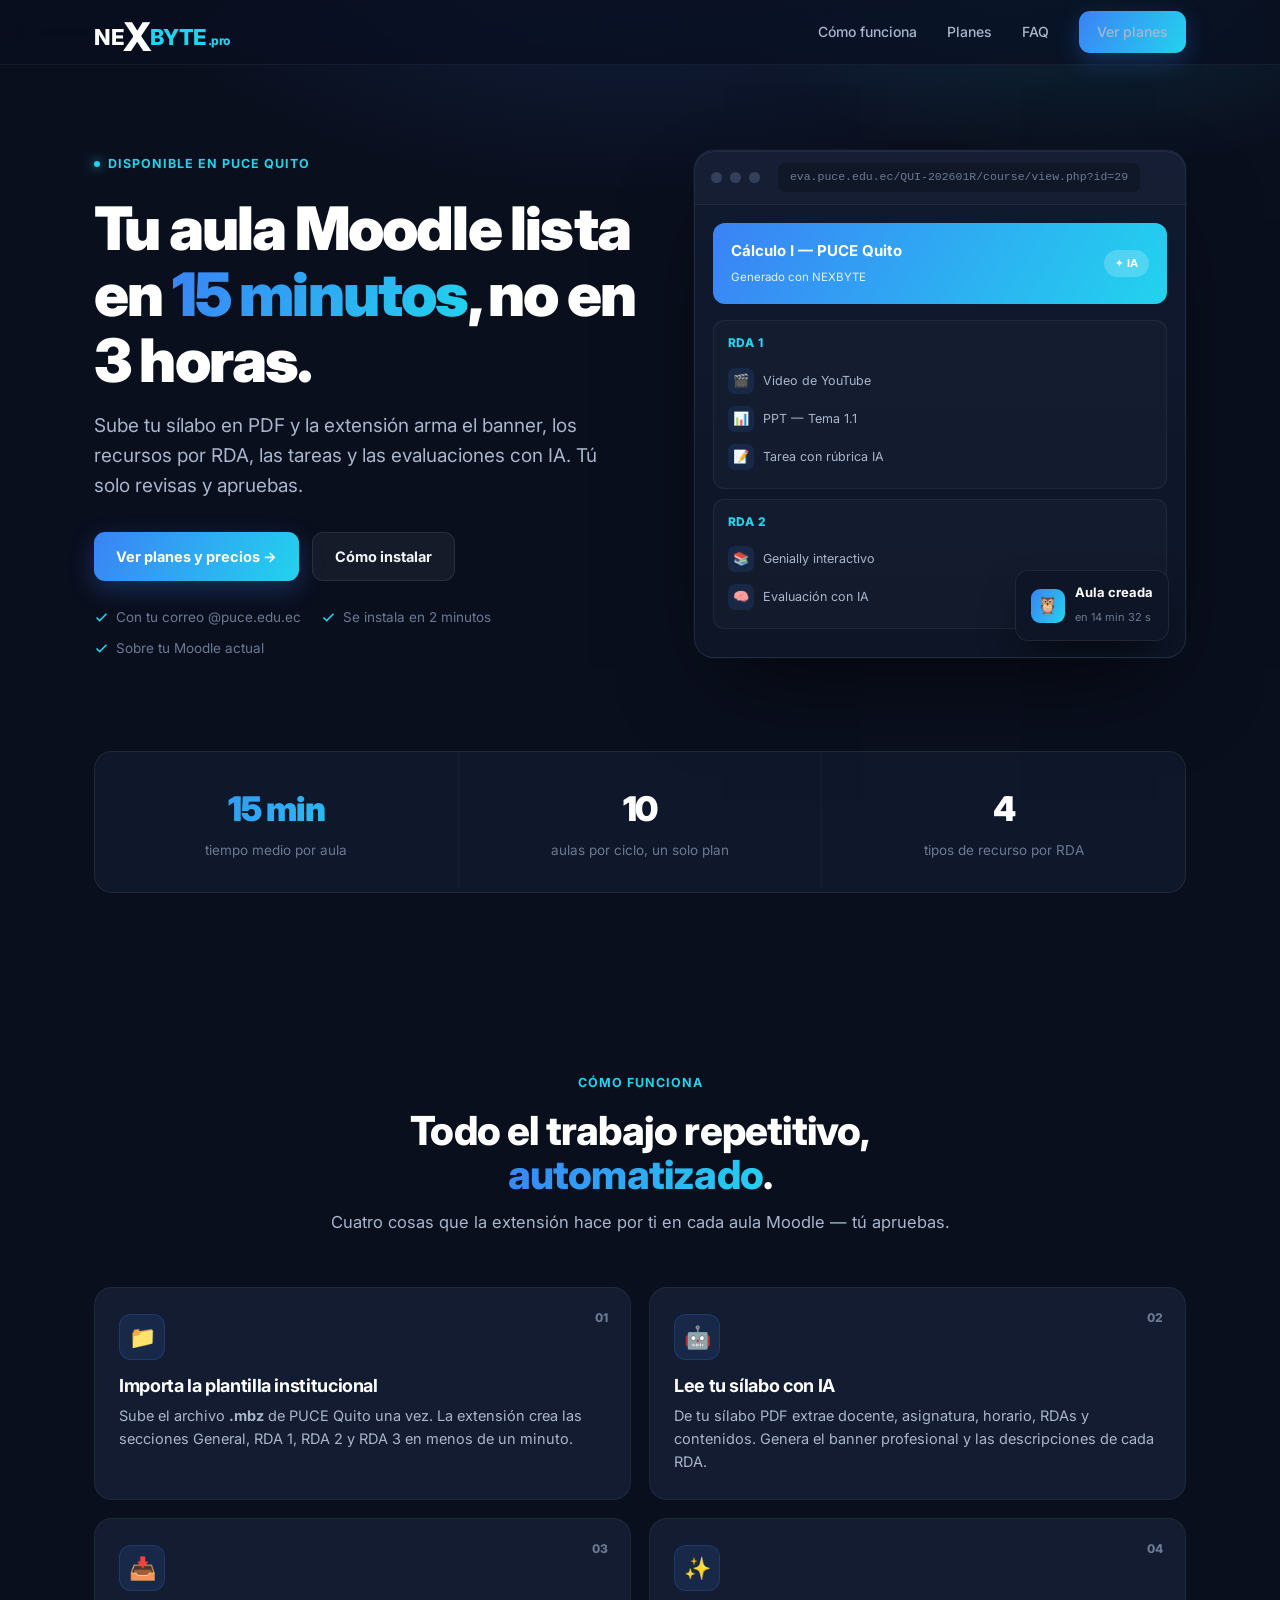
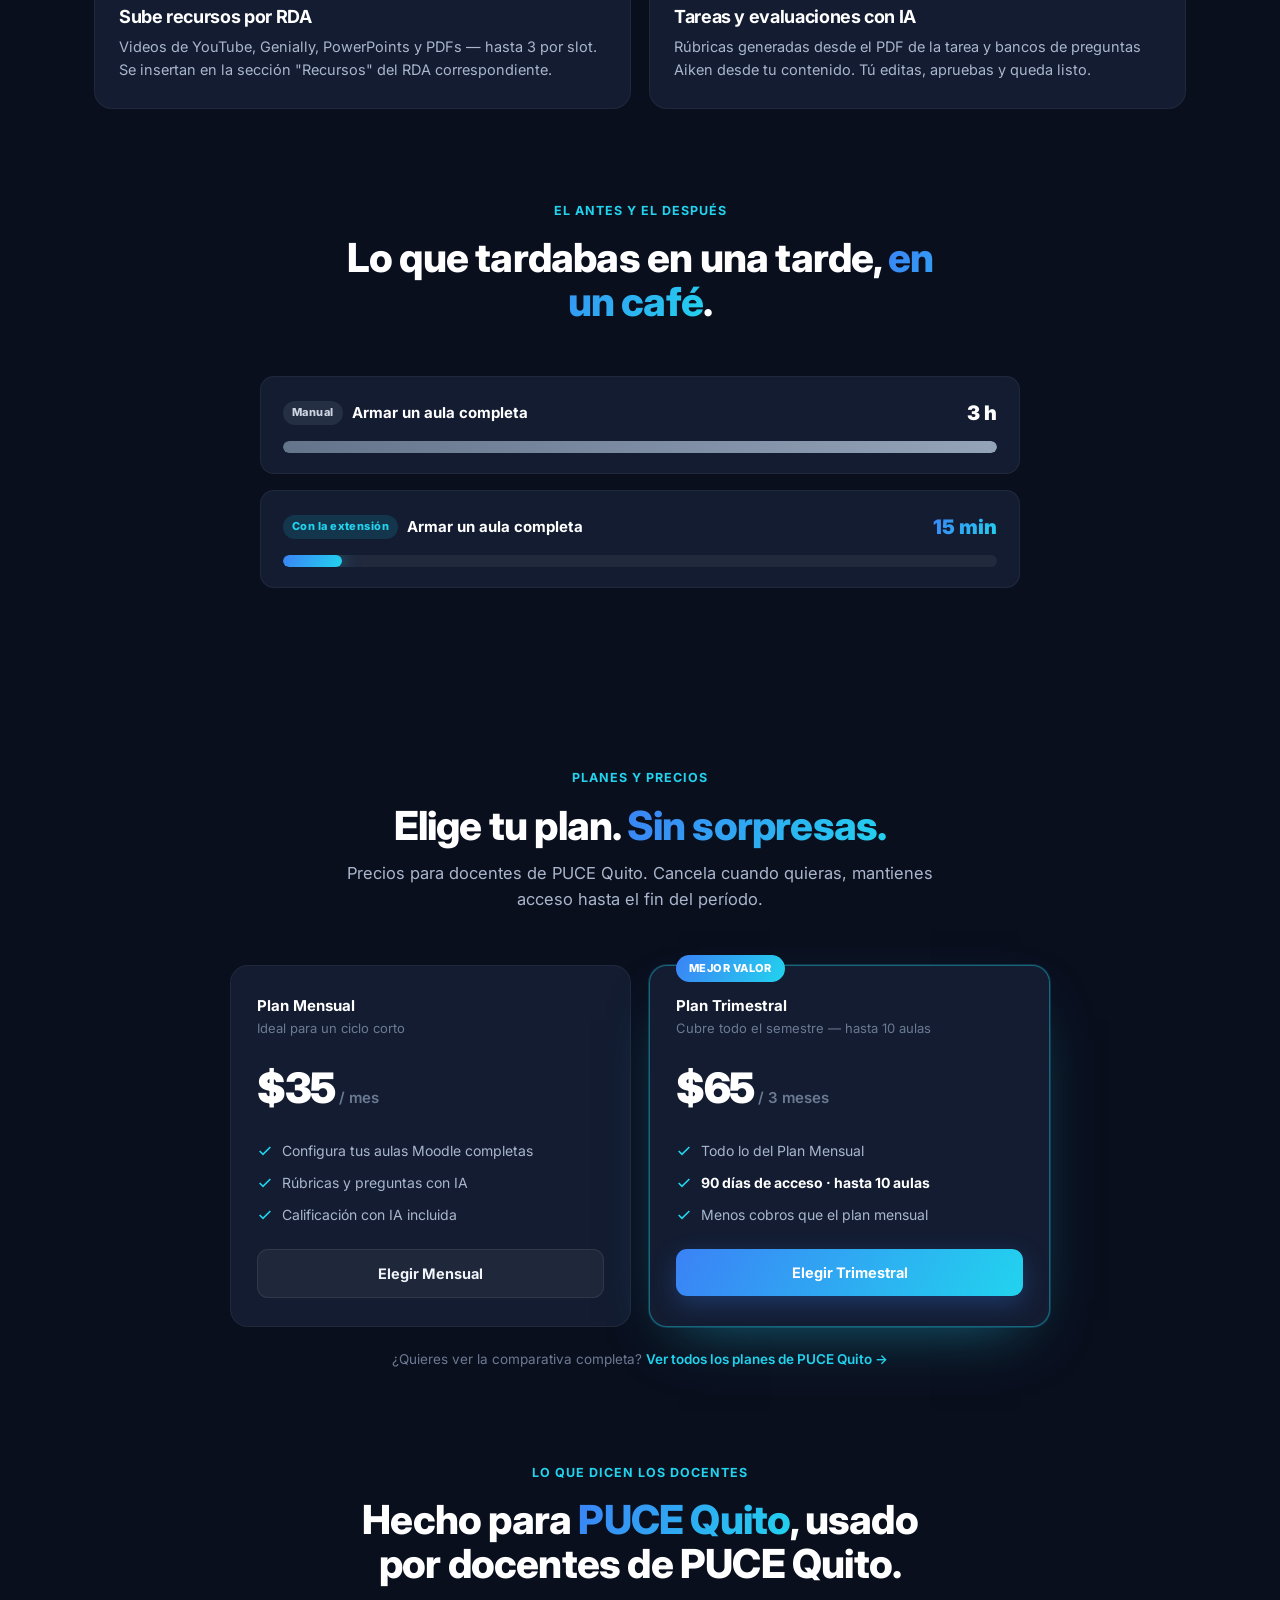
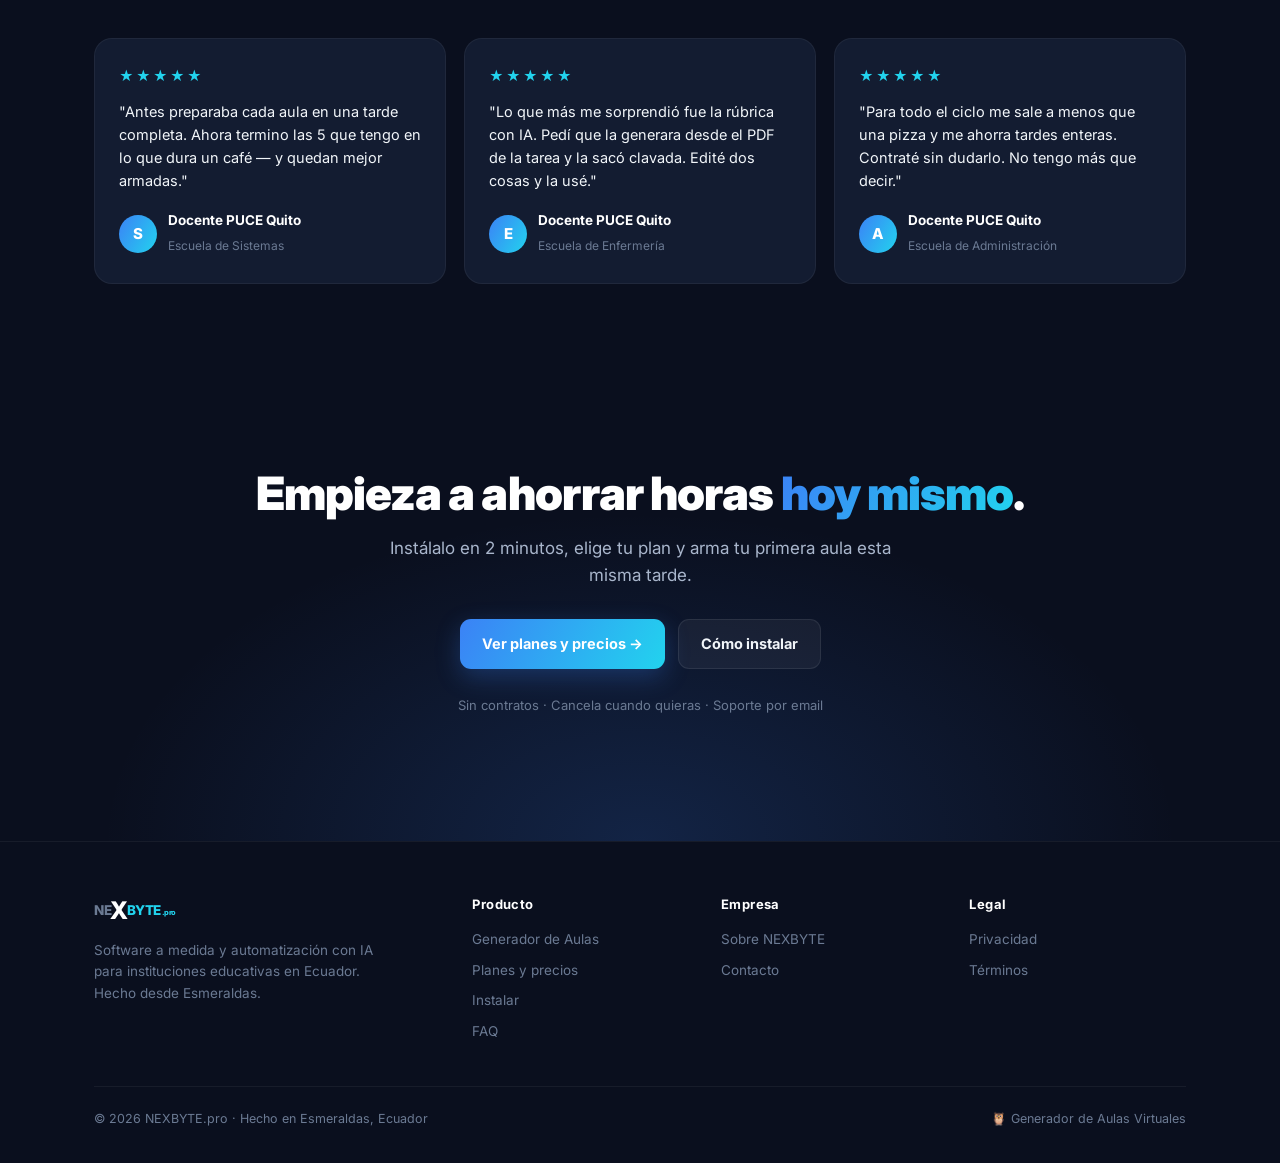
==== commit b4a7d496: "Landings: logo compartido (nx-logo.css) + fix badge 'Aula creada' + fix '15 min' recuadro" ====
--- a/aulas-puce/index.html
+++ b/aulas-puce/index.html
@@ -14,6 +14,7 @@
 <link rel="preconnect" href="https://fonts.googleapis.com">
 <link rel="preconnect" href="https://fonts.gstatic.com" crossorigin>
 <link href="https://fonts.googleapis.com/css2?family=Inter:wght@400;500;600;700;800;900&display=swap" rel="stylesheet">
+<link rel="stylesheet" href="/nx-logo.css">
 <style>
   :root{
     --bg:#0A0F1E; --bg-2:#0F172A; --card:#131C31; --line:rgba(255,255,255,.08);
@@ -40,10 +41,8 @@
   nav{position:sticky;top:0;z-index:50;background:rgba(10,15,30,.72);backdrop-filter:blur(18px) saturate(140%);
     border-bottom:1px solid var(--line-soft)}
   .nav-in{display:flex;align-items:center;justify-content:space-between;height:64px}
-  .brand{display:flex;align-items:center;gap:11px;font-weight:800;color:#fff;font-size:18px;letter-spacing:-.02em}
-  .brand .mark{width:30px;height:30px;border-radius:9px;background:var(--grad);display:grid;place-items:center;
-    font-size:16px;box-shadow:0 6px 18px rgba(34,211,238,.28)}
-  .brand small{color:var(--brand-2);font-weight:700}
+  .brand{font-weight:800;color:#fff;font-size:22px}
+  /* El logo real lo pinta /nx-logo.css (clase .nx-brand). Editar ese archivo cambia el logo en TODAS las páginas. */
   .nav-links{display:flex;align-items:center;gap:30px}
   .nav-links a{font-size:14px;font-weight:500;color:var(--ink-2);transition:color .2s}
   .nav-links a:hover{color:#fff}
@@ -91,7 +90,7 @@
   .rda-h{font-size:12px;font-weight:800;color:var(--brand-2);letter-spacing:.05em;margin-bottom:9px}
   .res{display:flex;align-items:center;gap:9px;font-size:12.5px;color:var(--ink-2);padding:6px 0}
   .res .ic{width:26px;height:26px;border-radius:7px;background:rgba(59,130,246,.12);display:grid;place-items:center;font-size:13px;flex-shrink:0}
-  .float-badge{position:absolute;right:-14px;bottom:26px;background:#0d1526;border:1px solid var(--line);
+  .float-badge{position:absolute;right:16px;bottom:16px;background:#0d1526;border:1px solid var(--line);
     border-radius:13px;padding:11px 15px;display:flex;align-items:center;gap:10px;box-shadow:0 20px 44px -14px rgba(0,0,0,.8)}
   .float-badge .ic{width:34px;height:34px;border-radius:9px;background:var(--grad);display:grid;place-items:center;font-size:17px}
   .float-badge b{color:#fff;font-size:13px;display:block}.float-badge small{color:var(--ink-3);font-size:11px}
@@ -191,7 +190,7 @@
 <body>
 
 <nav><div class="wrap nav-in">
-  <a href="/" class="brand"><span class="mark">🦉</span> NEXBYTE<small>.pro</small></a>
+  <a href="/" class="brand nx-brand">NE<span class="nx-x">X</span><span class="nx-byte">BYTE</span><span class="nx-pro">.pro</span></a>
   <div class="nav-links">
     <a href="#como">Cómo funciona</a>
     <a href="#precios">Planes</a>
@@ -285,7 +284,7 @@
       <div class="track"><div class="fill slow"></div></div>
     </div>
     <div class="bar">
-      <div class="bar-top"><span class="lbl"><span class="tag ext">Con la extensión</span> Armar un aula completa</span><span class="val grad" style="-webkit-background-clip:text;-webkit-text-fill-color:transparent;background:var(--grad)">15 min</span></div>
+      <div class="bar-top"><span class="lbl"><span class="tag ext">Con la extensión</span> Armar un aula completa</span><span class="val" style="background:var(--grad);-webkit-background-clip:text;background-clip:text;-webkit-text-fill-color:transparent">15 min</span></div>
       <div class="track"><div class="fill fast"></div></div>
     </div>
   </div>
@@ -360,7 +359,7 @@
 <footer><div class="wrap">
   <div class="foot-grid">
     <div>
-      <a href="/" class="brand"><span class="mark">🦉</span> NEXBYTE<small>.pro</small></a>
+      <a href="/" class="brand nx-brand">NE<span class="nx-x">X</span><span class="nx-byte">BYTE</span><span class="nx-pro">.pro</span></a>
       <p class="foot-about">Software a medida y automatización con IA para instituciones educativas en Ecuador. Hecho desde Esmeraldas.</p>
     </div>
     <div><h4>Producto</h4>
--- a/nx-logo.css
+++ b/nx-logo.css
@@ -0,0 +1,33 @@
+/* ============================================================
+   Logo oficial NEXBYTE.pro — FUENTE ÚNICA compartida.
+   Editar este archivo actualiza el logo en TODAS las páginas
+   que lo enlacen con <link rel="stylesheet" href="/nx-logo.css">.
+
+   Markup esperado:
+   <a class="... nx-brand">NE<span class="nx-x">X</span><span class="nx-byte">BYTE</span><span class="nx-pro">.pro</span></a>
+
+   La doble clase .nx-brand.nx-brand sube la especificidad a (0,2,0)
+   para ganar a reglas locales tipo .nav-logo { display:flex } o
+   .nav-logo { letter-spacing:3px } que rompían la alineación/espaciado.
+   ============================================================ */
+
+@keyframes nbPearlHtml { 0%,100% {color:#FFFFFF;} 20% {color:#E0F7FA;} 40% {color:#FFFFFF;} 60% {color:#F3E8FF;} 80% {color:#FFF5E1;} }
+@keyframes nbGlowHtml  { 0%,100% {text-shadow:0 0 2px rgba(255,255,255,0.3);} 50% {text-shadow:0 0 10px rgba(255,255,255,0.7),0 0 20px rgba(224,247,250,0.35);} }
+
+.nx-brand.nx-brand {
+  display: inline-block;
+  align-items: normal;
+  line-height: 1;
+  letter-spacing: -0.5px;
+}
+.nx-brand .nx-x {
+  color: #FFFFFF;
+  font-size: 1.8em;
+  line-height: 1;
+  margin: 0 -1px;
+  display: inline-block;
+  transform: translateY(0.15em);
+  animation: nbPearlHtml 4s ease-in-out infinite, nbGlowHtml 4s ease-in-out infinite;
+}
+.nx-brand .nx-byte { color: #22D3EE; }
+.nx-brand .nx-pro  { color: #22D3EE; font-size: 0.55em; font-weight: 800; margin-left: 1px; }
